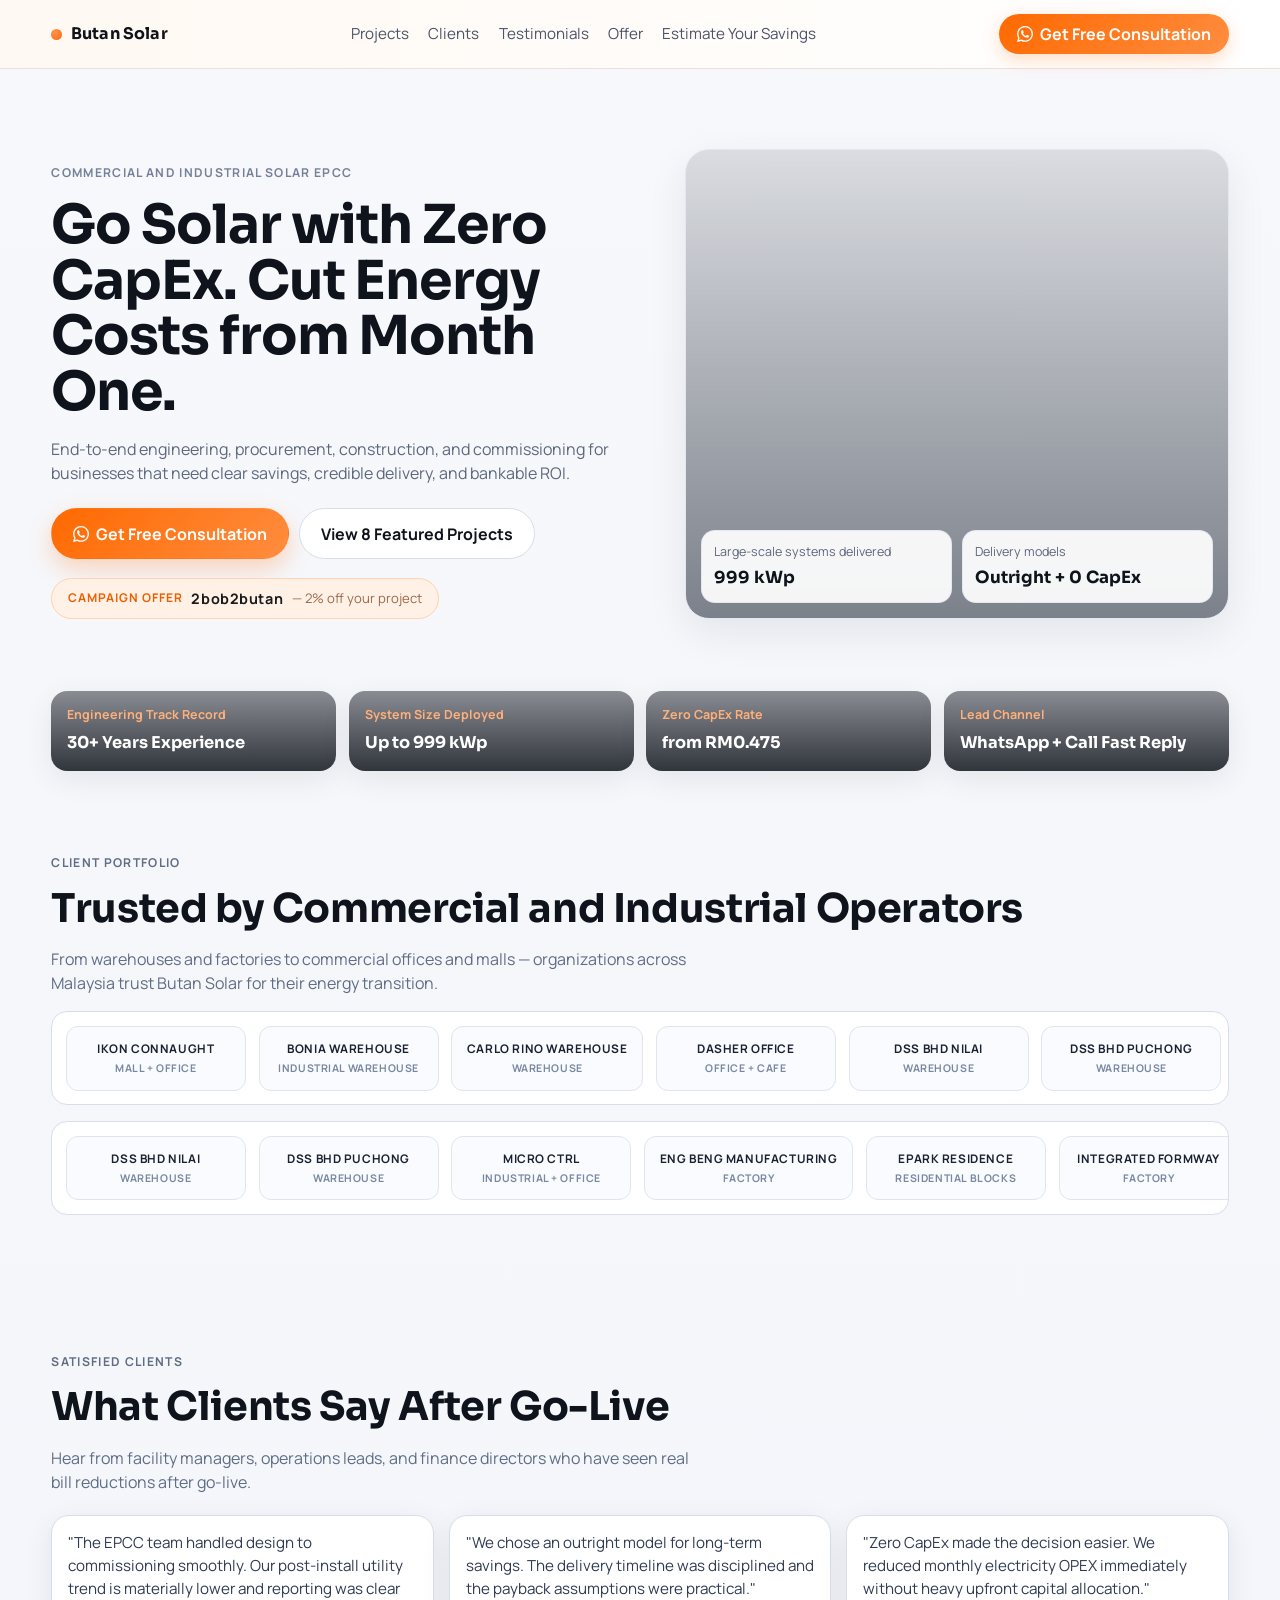
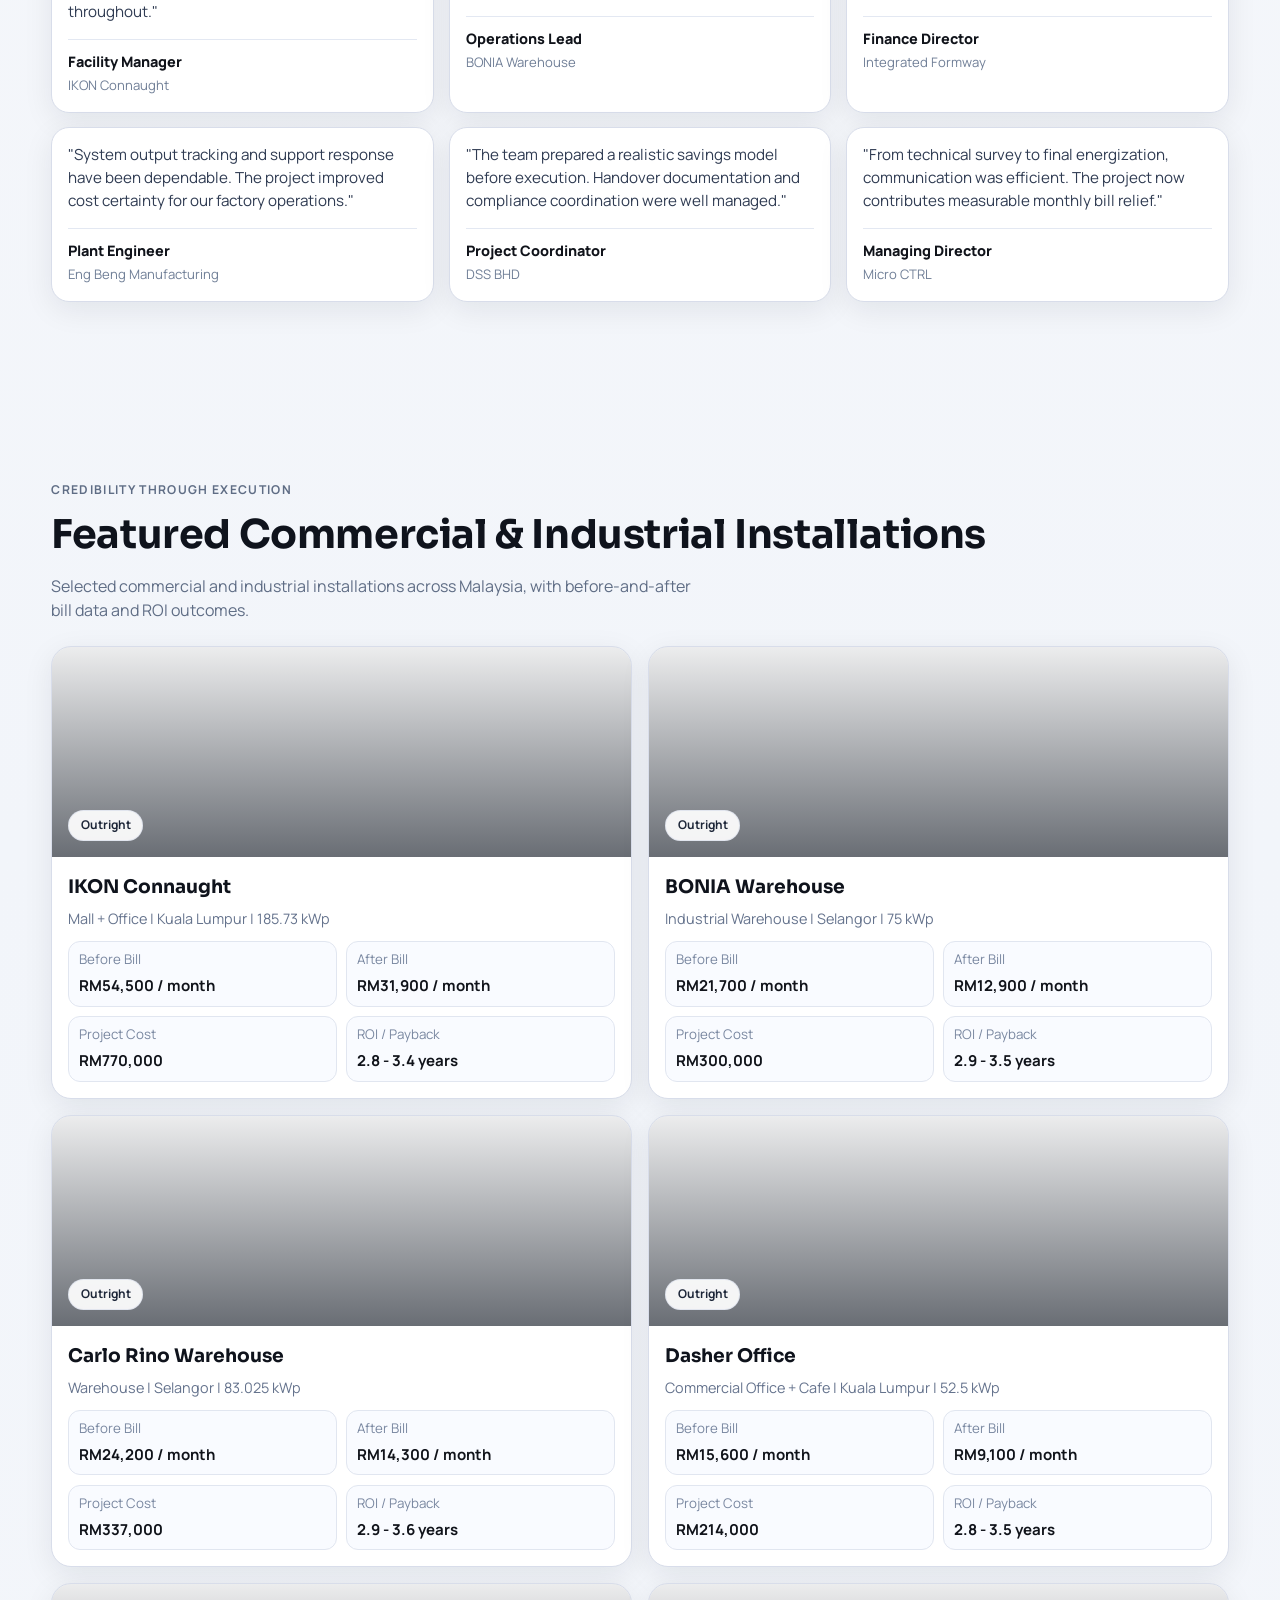
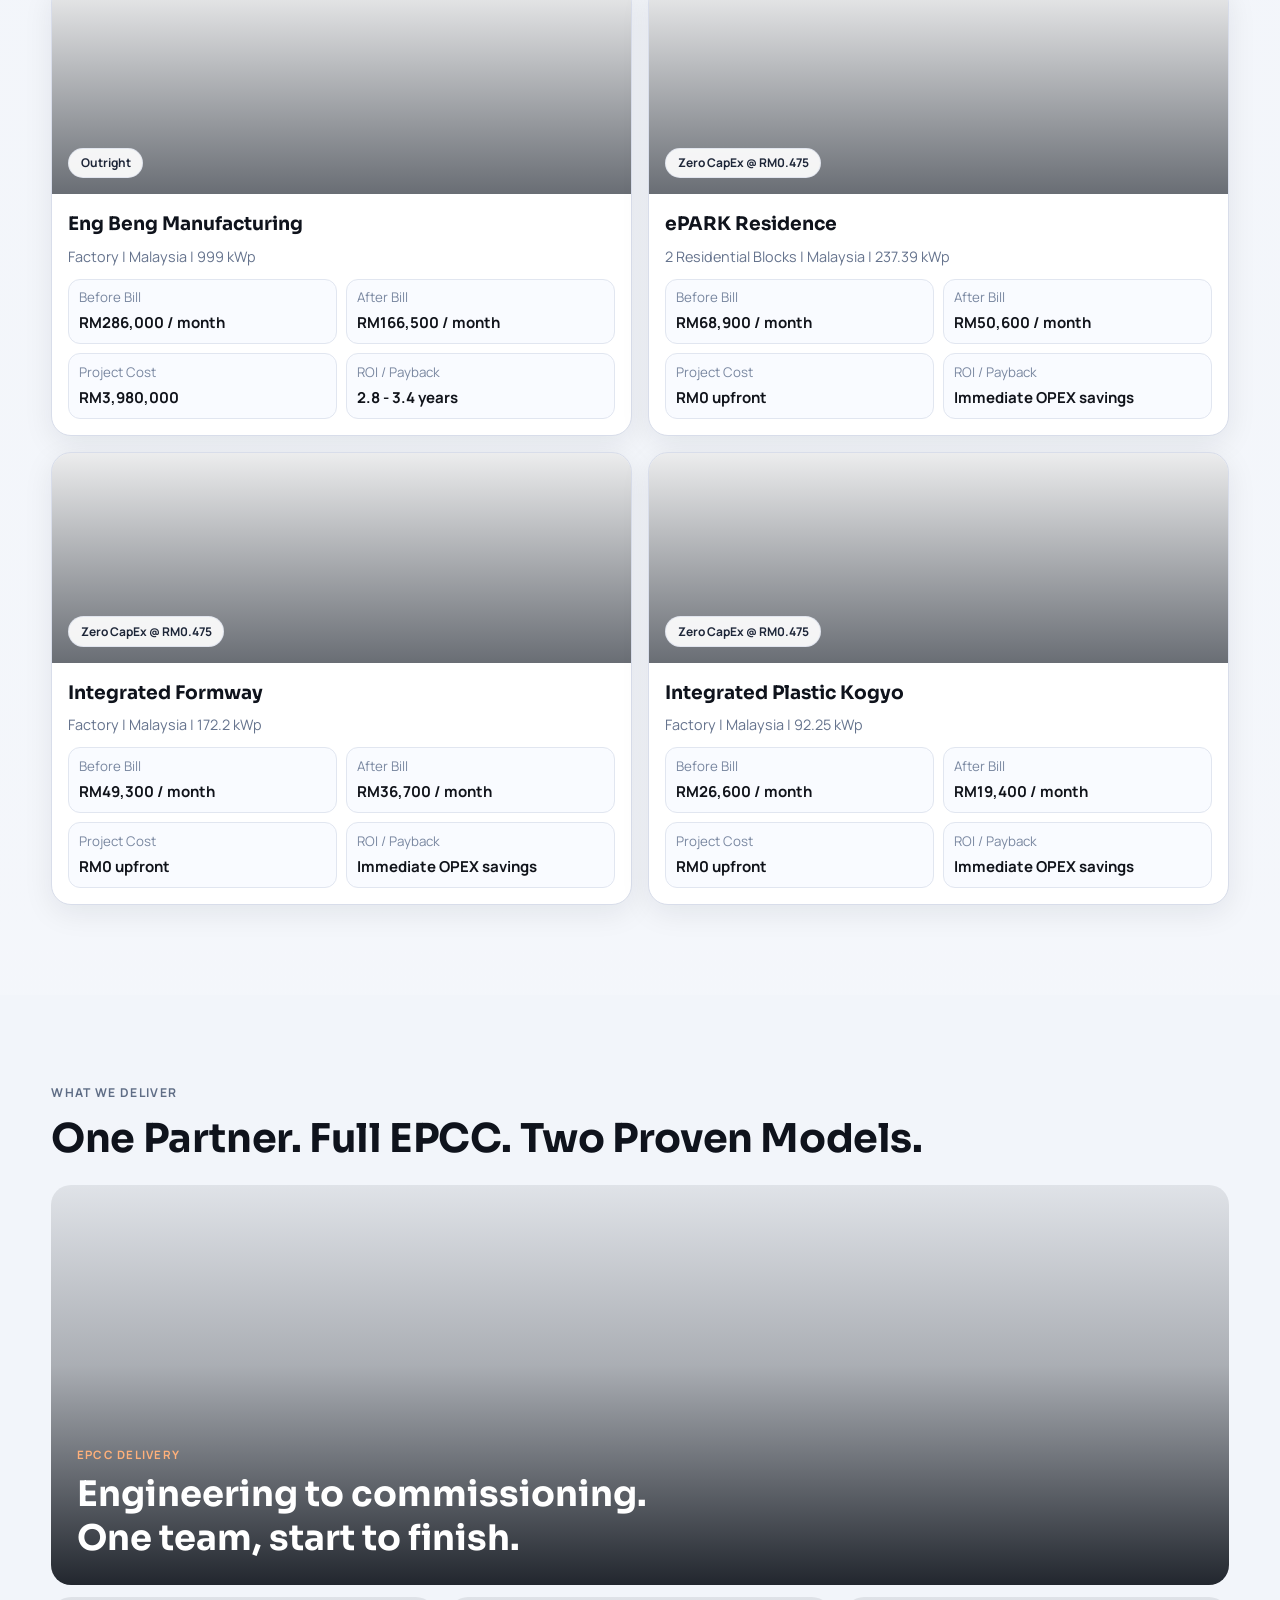
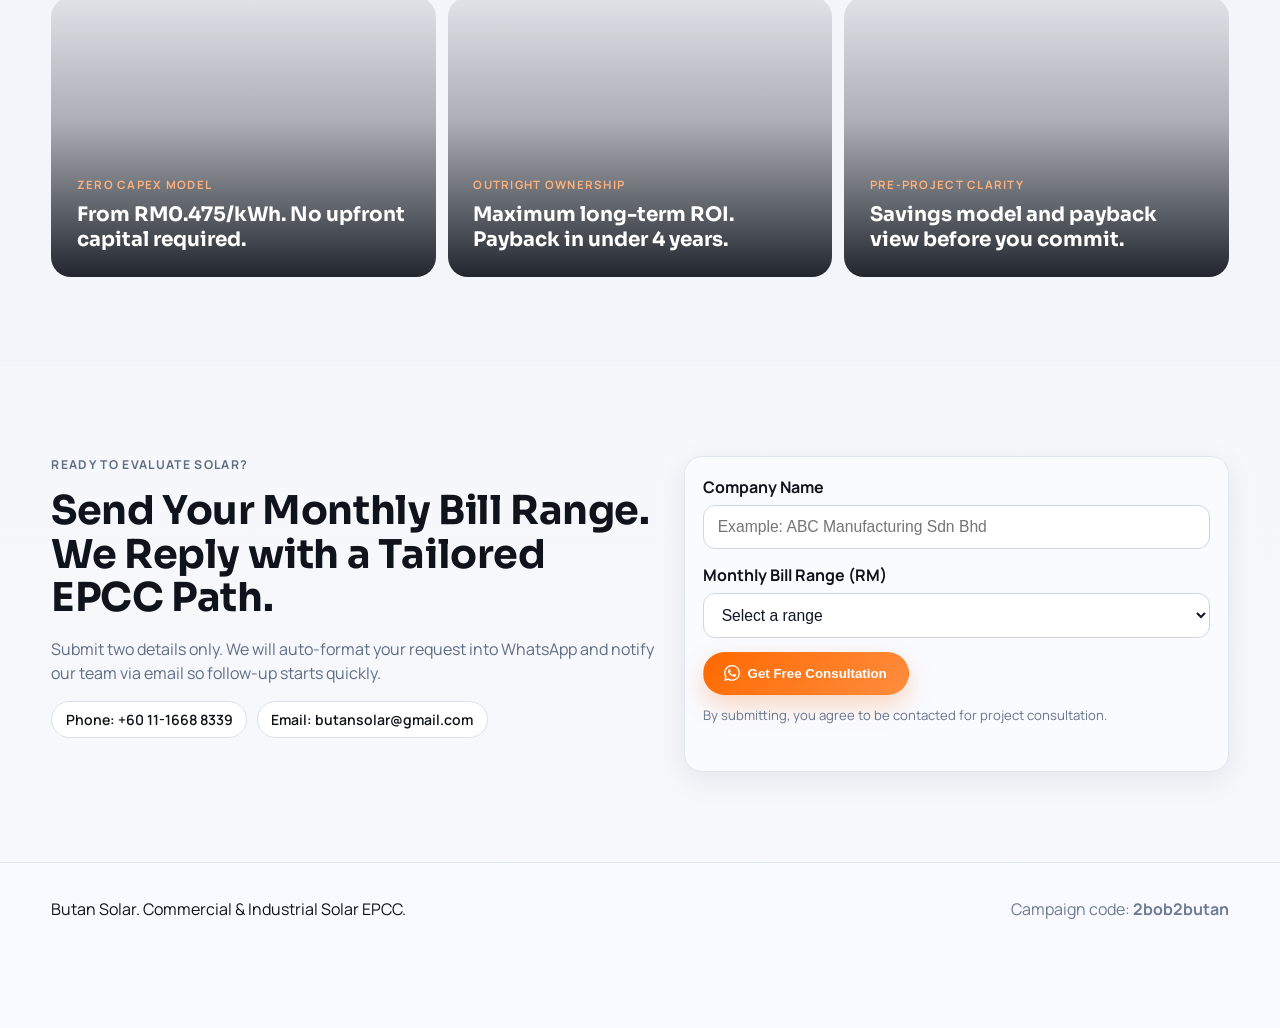
==== index.html @ 63c713ad "Initial commit: Butan Solar landing page with design improvements - Removed duplicate section nav, k" ====
<!doctype html>
<html lang="en">
<head>
  <meta charset="UTF-8">
  <meta name="viewport" content="width=device-width, initial-scale=1.0">
  <title>Butan Solar | Commercial & Industrial Solar EPCC</title>
  <meta name="description" content="Premium commercial and industrial solar EPCC solutions with outright and zero CapEx models. Reduce electricity costs with proven ROI.">
  <link rel="preconnect" href="https://fonts.googleapis.com">
  <link rel="preconnect" href="https://fonts.gstatic.com" crossorigin>
  <link href="https://fonts.googleapis.com/css2?family=Manrope:wght@400;500;600;700;800&family=Sora:wght@500;600;700&display=swap" rel="stylesheet">
  <link rel="stylesheet" href="./styles.css">
</head>
<body>
  <header class="topbar">
    <div class="container topbar-inner">
      <a href="#" class="brand">
        <span class="brand-dot"></span>
        <span class="brand-text">Butan Solar</span>
      </a>
      <nav class="desktop-nav">
        <a href="#projects">Projects</a>
        <a href="#clients">Clients</a>
        <a href="#testimonials">Testimonials</a>
        <a href="#offer">Offer</a>
        <a href="#lead-form">Estimate Your Savings</a>
      </nav>
      <a class="nav-cta" href="https://wa.me/601116688339" target="_blank" rel="noopener noreferrer"><svg class="wa-icon" xmlns="http://www.w3.org/2000/svg" viewBox="0 0 24 24" fill="currentColor"><path d="M17.472 14.382c-.297-.149-1.758-.867-2.03-.967-.273-.099-.471-.148-.67.15-.197.297-.767.966-.94 1.164-.173.199-.347.223-.644.075-.297-.15-1.255-.463-2.39-1.475-.883-.788-1.48-1.761-1.653-2.059-.173-.297-.018-.458.13-.606.134-.133.298-.347.446-.52.149-.174.198-.298.298-.497.099-.198.05-.371-.025-.52-.075-.149-.669-1.612-.916-2.207-.242-.579-.487-.5-.669-.51-.173-.008-.371-.01-.57-.01-.198 0-.52.074-.792.372-.272.297-1.04 1.016-1.04 2.479 0 1.462 1.065 2.875 1.213 3.074.149.198 2.096 3.2 5.077 4.487.709.306 1.262.489 1.694.625.712.227 1.36.195 1.871.118.571-.085 1.758-.719 2.006-1.413.248-.694.248-1.289.173-1.413-.074-.124-.272-.198-.57-.347m-5.421 7.403h-.004a9.87 9.87 0 01-5.031-1.378l-.361-.214-3.741.982.998-3.648-.235-.374a9.86 9.86 0 01-1.51-5.26c.001-5.45 4.436-9.884 9.888-9.884 2.64 0 5.122 1.03 6.988 2.898a9.825 9.825 0 012.893 6.994c-.003 5.45-4.437 9.884-9.885 9.884m8.413-18.297A11.815 11.815 0 0012.05 0C5.495 0 .16 5.335.157 11.892c0 2.096.547 4.142 1.588 5.945L.057 24l6.305-1.654a11.882 11.882 0 005.683 1.448h.005c6.554 0 11.89-5.335 11.893-11.893a11.821 11.821 0 00-3.48-8.413z"/></svg>Get Free Consultation</a>
    </div>
  </header>

  <main>
    <section class="hero" id="overview">
      <div class="container hero-grid">
        <div class="hero-copy">
          <p class="eyebrow">Commercial and Industrial Solar EPCC</p>
          <h1>Go Solar with Zero CapEx. Cut Energy Costs from Month One.</h1>
          <p class="hero-sub">
            End-to-end engineering, procurement, construction, and commissioning for businesses that need clear savings, credible delivery, and bankable ROI.
          </p>
          <div class="hero-cta">
            <a class="btn btn-primary" href="#lead-form"><svg class="wa-icon" xmlns="http://www.w3.org/2000/svg" viewBox="0 0 24 24" fill="currentColor"><path d="M17.472 14.382c-.297-.149-1.758-.867-2.03-.967-.273-.099-.471-.148-.67.15-.197.297-.767.966-.94 1.164-.173.199-.347.223-.644.075-.297-.15-1.255-.463-2.39-1.475-.883-.788-1.48-1.761-1.653-2.059-.173-.297-.018-.458.13-.606.134-.133.298-.347.446-.52.149-.174.198-.298.298-.497.099-.198.05-.371-.025-.52-.075-.149-.669-1.612-.916-2.207-.242-.579-.487-.5-.669-.51-.173-.008-.371-.01-.57-.01-.198 0-.52.074-.792.372-.272.297-1.04 1.016-1.04 2.479 0 1.462 1.065 2.875 1.213 3.074.149.198 2.096 3.2 5.077 4.487.709.306 1.262.489 1.694.625.712.227 1.36.195 1.871.118.571-.085 1.758-.719 2.006-1.413.248-.694.248-1.289.173-1.413-.074-.124-.272-.198-.57-.347m-5.421 7.403h-.004a9.87 9.87 0 01-5.031-1.378l-.361-.214-3.741.982.998-3.648-.235-.374a9.86 9.86 0 01-1.51-5.26c.001-5.45 4.436-9.884 9.888-9.884 2.64 0 5.122 1.03 6.988 2.898a9.825 9.825 0 012.893 6.994c-.003 5.45-4.437 9.884-9.885 9.884m8.413-18.297A11.815 11.815 0 0012.05 0C5.495 0 .16 5.335.157 11.892c0 2.096.547 4.142 1.588 5.945L.057 24l6.305-1.654a11.882 11.882 0 005.683 1.448h.005c6.554 0 11.89-5.335 11.893-11.893a11.821 11.821 0 00-3.48-8.413z"/></svg>Get Free Consultation</a>
            <a class="btn btn-ghost" href="#projects">View 8 Featured Projects</a>
          </div>
          <div class="promo-badge">
            <span class="promo-label">Campaign Offer</span>
            <strong class="promo-code">2bob2butan</strong>
            <span class="promo-discount">— 2% off your project</span>
          </div>
        </div>
        <div class="hero-media reveal">
          <div class="hero-image" role="img" aria-label="Commercial solar rooftop installation"></div>
          <div class="hero-floating">
            <article class="floating-item">
              <p>Large-scale systems delivered</p>
              <h3>999 kWp</h3>
            </article>
            <article class="floating-item">
              <p>Delivery models</p>
              <h3>Outright + 0 CapEx</h3>
            </article>
          </div>
        </div>
      </div>
    </section>

    <section class="section trust-band">
      <div class="container trust-items">
        <div class="trust-item" style="background-image: url('https://images.unsplash.com/photo-1504307651254-35680f356dfd?auto=format&fit=crop&w=800&q=80')">
          <div class="trust-overlay"></div>
          <p class="trust-kicker">Engineering Track Record</p>
          <h4>30+ Years Experience</h4>
        </div>
        <div class="trust-item" style="background-image: url('https://images.unsplash.com/photo-1508514177221-188b1cf16e9d?auto=format&fit=crop&w=800&q=80')">
          <div class="trust-overlay"></div>
          <p class="trust-kicker">System Size Deployed</p>
          <h4>Up to 999 kWp</h4>
        </div>
        <div class="trust-item" style="background-image: url('https://images.unsplash.com/photo-1559302504-64aae6ca6b6d?auto=format&fit=crop&w=800&q=80')">
          <div class="trust-overlay"></div>
          <p class="trust-kicker">Zero CapEx Rate</p>
          <h4>from RM0.475</h4>
        </div>
        <div class="trust-item" style="background-image: url('https://images.unsplash.com/photo-1423666639041-f56000c27a9a?auto=format&fit=crop&w=800&q=80')">
          <div class="trust-overlay"></div>
          <p class="trust-kicker">Lead Channel</p>
          <h4>WhatsApp + Call Fast Reply</h4>
        </div>
      </div>
    </section>

    <section class="section clients" id="clients">
      <div class="container">
        <div class="section-head">
          <p class="eyebrow">Client Portfolio</p>
          <h2>Trusted by Commercial and Industrial Operators</h2>
          <p>From warehouses and factories to commercial offices and malls — organizations across Malaysia trust Butan Solar for their energy transition.</p>
        </div>
        <div class="client-marquee reveal">
          <div class="client-track" id="client-track-top"></div>
        </div>
        <div class="client-marquee reveal">
          <div class="client-track reverse" id="client-track-bottom"></div>
        </div>
      </div>
    </section>

    <section class="section testimonials" id="testimonials">
      <div class="container">
        <div class="section-head">
          <p class="eyebrow">Satisfied Clients</p>
          <h2>What Clients Say After Go-Live</h2>
          <p>Hear from facility managers, operations leads, and finance directors who have seen real bill reductions after go-live.</p>
        </div>
        <div class="testimonial-grid" id="testimonial-grid"></div>
      </div>
    </section>

    <section class="section" id="projects">
      <div class="container">
        <div class="section-head">
          <p class="eyebrow">Credibility Through Execution</p>
          <h2>Featured Commercial & Industrial Installations</h2>
          <p>Selected commercial and industrial installations across Malaysia, with before-and-after bill data and ROI outcomes.</p>
        </div>
        <div class="project-grid" id="project-grid"></div>
      </div>
    </section>

    <section class="section offer" id="offer">
      <div class="container">
        <div class="section-head">
          <p class="eyebrow">What We Deliver</p>
          <h2>One Partner. Full EPCC. Two Proven Models.</h2>
        </div>
        <div class="offer-bento">
          <article class="bento-card bento-hero reveal" style="background-image: url('https://images.unsplash.com/photo-1509391366360-2e959784a276?auto=format&fit=crop&w=1400&q=80')">
            <div class="bento-overlay"></div>
            <div class="bento-content">
              <p class="bento-label">EPCC Delivery</p>
              <h3>Engineering to commissioning.<br>One team, start to finish.</h3>
            </div>
          </article>
          <article class="bento-card bento-sm reveal" style="background-image: url('https://images.unsplash.com/photo-1581092334651-ddf26d9a09d0?auto=format&fit=crop&w=800&q=80')">
            <div class="bento-overlay"></div>
            <div class="bento-content">
              <p class="bento-label">Zero CapEx Model</p>
              <h3>From RM0.475/kWh. No upfront capital required.</h3>
            </div>
          </article>
          <article class="bento-card bento-sm reveal" style="background-image: url('https://images.unsplash.com/photo-1486406146926-c627a92ad1ab?auto=format&fit=crop&w=800&q=80')">
            <div class="bento-overlay"></div>
            <div class="bento-content">
              <p class="bento-label">Outright Ownership</p>
              <h3>Maximum long-term ROI. Payback in under 4 years.</h3>
            </div>
          </article>
          <article class="bento-card bento-sm reveal" style="background-image: url('https://images.unsplash.com/photo-1565008447742-97f6f38c985c?auto=format&fit=crop&w=800&q=80')">
            <div class="bento-overlay"></div>
            <div class="bento-content">
              <p class="bento-label">Pre-Project Clarity</p>
              <h3>Savings model and payback view before you commit.</h3>
            </div>
          </article>
        </div>
      </div>
    </section>

    <section class="section lead" id="lead-form">
      <div class="container lead-grid">
        <div class="lead-copy">
          <p class="eyebrow">Ready to Evaluate Solar?</p>
          <h2>Send Your Monthly Bill Range. We Reply with a Tailored EPCC Path.</h2>
          <p>
            Submit two details only. We will auto-format your request into WhatsApp and notify our team via email so follow-up starts quickly.
          </p>
          <div class="contact-pills">
            <a href="tel:+601116688339">Phone: +60 11-1668 8339</a>
            <a href="mailto:butansolar@gmail.com">Email: butansolar@gmail.com</a>
          </div>
        </div>
        <form class="lead-form reveal" id="solar-lead-form">
          <label for="company-name">Company Name</label>
          <input id="company-name" name="companyName" type="text" placeholder="Example: ABC Manufacturing Sdn Bhd" required>

          <label for="bill-range">Monthly Bill Range (RM)</label>
          <select id="bill-range" name="billRange" required>
            <option value="">Select a range</option>
            <option value="Below RM10,000">Below RM10,000</option>
            <option value="RM10,000 - RM25,000">RM10,000 - RM25,000</option>
            <option value="RM25,000 - RM50,000">RM25,000 - RM50,000</option>
            <option value="RM50,000 - RM100,000">RM50,000 - RM100,000</option>
            <option value="Above RM100,000">Above RM100,000</option>
          </select>

          <button type="submit" class="btn btn-primary"><svg class="wa-icon" xmlns="http://www.w3.org/2000/svg" viewBox="0 0 24 24" fill="currentColor"><path d="M17.472 14.382c-.297-.149-1.758-.867-2.03-.967-.273-.099-.471-.148-.67.15-.197.297-.767.966-.94 1.164-.173.199-.347.223-.644.075-.297-.15-1.255-.463-2.39-1.475-.883-.788-1.48-1.761-1.653-2.059-.173-.297-.018-.458.13-.606.134-.133.298-.347.446-.52.149-.174.198-.298.298-.497.099-.198.05-.371-.025-.52-.075-.149-.669-1.612-.916-2.207-.242-.579-.487-.5-.669-.51-.173-.008-.371-.01-.57-.01-.198 0-.52.074-.792.372-.272.297-1.04 1.016-1.04 2.479 0 1.462 1.065 2.875 1.213 3.074.149.198 2.096 3.2 5.077 4.487.709.306 1.262.489 1.694.625.712.227 1.36.195 1.871.118.571-.085 1.758-.719 2.006-1.413.248-.694.248-1.289.173-1.413-.074-.124-.272-.198-.57-.347m-5.421 7.403h-.004a9.87 9.87 0 01-5.031-1.378l-.361-.214-3.741.982.998-3.648-.235-.374a9.86 9.86 0 01-1.51-5.26c.001-5.45 4.436-9.884 9.888-9.884 2.64 0 5.122 1.03 6.988 2.898a9.825 9.825 0 012.893 6.994c-.003 5.45-4.437 9.884-9.885 9.884m8.413-18.297A11.815 11.815 0 0012.05 0C5.495 0 .16 5.335.157 11.892c0 2.096.547 4.142 1.588 5.945L.057 24l6.305-1.654a11.882 11.882 0 005.683 1.448h.005c6.554 0 11.89-5.335 11.893-11.893a11.821 11.821 0 00-3.48-8.413z"/></svg>Get Free Consultation</button>
          <p class="form-note">By submitting, you agree to be contacted for project consultation.</p>
          <p class="form-status" id="form-status" aria-live="polite"></p>
        </form>
      </div>
    </section>
  </main>

  <div class="mobile-sticky-cta">
    <a href="tel:+601116688339" class="mobile-btn mobile-call">Call</a>
    <a href="https://wa.me/601116688339" class="mobile-btn mobile-wa" target="_blank" rel="noopener noreferrer"><svg class="wa-icon" xmlns="http://www.w3.org/2000/svg" viewBox="0 0 24 24" fill="currentColor"><path d="M17.472 14.382c-.297-.149-1.758-.867-2.03-.967-.273-.099-.471-.148-.67.15-.197.297-.767.966-.94 1.164-.173.199-.347.223-.644.075-.297-.15-1.255-.463-2.39-1.475-.883-.788-1.48-1.761-1.653-2.059-.173-.297-.018-.458.13-.606.134-.133.298-.347.446-.52.149-.174.198-.298.298-.497.099-.198.05-.371-.025-.52-.075-.149-.669-1.612-.916-2.207-.242-.579-.487-.5-.669-.51-.173-.008-.371-.01-.57-.01-.198 0-.52.074-.792.372-.272.297-1.04 1.016-1.04 2.479 0 1.462 1.065 2.875 1.213 3.074.149.198 2.096 3.2 5.077 4.487.709.306 1.262.489 1.694.625.712.227 1.36.195 1.871.118.571-.085 1.758-.719 2.006-1.413.248-.694.248-1.289.173-1.413-.074-.124-.272-.198-.57-.347m-5.421 7.403h-.004a9.87 9.87 0 01-5.031-1.378l-.361-.214-3.741.982.998-3.648-.235-.374a9.86 9.86 0 01-1.51-5.26c.001-5.45 4.436-9.884 9.888-9.884 2.64 0 5.122 1.03 6.988 2.898a9.825 9.825 0 012.893 6.994c-.003 5.45-4.437 9.884-9.885 9.884m8.413-18.297A11.815 11.815 0 0012.05 0C5.495 0 .16 5.335.157 11.892c0 2.096.547 4.142 1.588 5.945L.057 24l6.305-1.654a11.882 11.882 0 005.683 1.448h.005c6.554 0 11.89-5.335 11.893-11.893a11.821 11.821 0 00-3.48-8.413z"/></svg>Get Free Consultation</a>
  </div>

  <footer class="footer">
    <div class="container footer-inner">
      <p>Butan Solar. Commercial & Industrial Solar EPCC.</p>
      <p class="muted">Campaign code: <strong>2bob2butan</strong></p>
    </div>
  </footer>

  <script src="./script.js"></script>
</body>
</html>
---- styles.css ----
:root {
  --bg: #f3f5f9;
  --surface: #ffffff;
  --surface-soft: #f8f9fc;
  --ink: #10131a;
  --ink-2: #4a5468;
  --line: #d8ddea;
  --accent: #ff6900;
  --accent-strong: #ec5f00;
  --accent-soft: #fff1e6;
  --shadow-soft: 0 8px 30px rgba(12, 20, 36, 0.08);
  --shadow-card: 0 14px 40px rgba(14, 23, 40, 0.08);
}

*,
*::before,
*::after {
  box-sizing: border-box;
}

html,
body {
  margin: 0;
  padding: 0;
}

body {
  font-family: "Manrope", sans-serif;
  background: linear-gradient(180deg, #f7f8fb 0%, #f2f5fa 42%, #f6f8fc 100%);
  color: var(--ink);
  line-height: 1.5;
}

a {
  color: inherit;
  text-decoration: none;
}

.container {
  width: min(1180px, 92vw);
  margin: 0 auto;
}

.section {
  padding: 5.6rem 0;
}

.topbar {
  position: sticky;
  top: 0;
  z-index: 60;
  background: linear-gradient(to right, rgba(255, 248, 242, 0.95), rgba(255, 255, 255, 0.95));
  border-bottom: 1px solid #f0e0d4;
  backdrop-filter: blur(10px);
}

.topbar-inner {
  min-height: 68px;
  display: flex;
  align-items: center;
  justify-content: space-between;
  gap: 1rem;
}

.brand {
  display: inline-flex;
  align-items: center;
  gap: 0.55rem;
  font-family: "Sora", sans-serif;
  font-weight: 700;
  letter-spacing: 0.01em;
}

.brand-dot {
  width: 11px;
  height: 11px;
  border-radius: 999px;
  background: radial-gradient(circle at 32% 30%, #ff9356, var(--accent));
}

.desktop-nav {
  display: inline-flex;
  align-items: center;
  gap: 1.2rem;
  color: var(--ink-2);
}

.desktop-nav a {
  font-size: 0.95rem;
  transition: color 160ms ease;
}

.desktop-nav a:hover {
  color: var(--accent);
}

.nav-cta {
  display: inline-flex;
  align-items: center;
  gap: 0.45rem;
  color: #fff !important;
  background: linear-gradient(135deg, var(--accent), #ff8d3f);
  padding: 0.52rem 1.1rem;
  border-radius: 999px;
  font-weight: 700;
  box-shadow: 0 6px 18px rgba(255, 105, 0, 0.22);
  transition: background 160ms ease, transform 160ms ease;
  border: none;
}

.nav-cta:hover {
  background: linear-gradient(135deg, var(--accent-strong), #ff7a1f) !important;
  color: #fff !important;
  transform: translateY(-1px);
}


.wa-icon {
  width: 16px;
  height: 16px;
  flex-shrink: 0;
}

.btn {
  display: inline-flex;
  align-items: center;
  justify-content: center;
  gap: 0.45rem;
  padding: 0.78rem 1.3rem;
  border-radius: 999px;
  font-weight: 700;
  border: 1px solid transparent;
  transition: 180ms ease;
  cursor: pointer;
}

.nav-wa-cta {
  display: inline-flex;
  align-items: center;
  gap: 0.35rem;
  font-size: 0.95rem;
  transition: color 160ms ease;
}

.nav-wa-cta:hover {
  color: var(--accent);
}

.nav-wa-cta .wa-icon {
  width: 14px;
  height: 14px;
  margin-right: 0;
}

.btn:hover {
  transform: translateY(-1px);
}

.btn-call,
.btn-ghost {
  background: #ffffff;
  border-color: var(--line);
}

.btn-primary {
  color: #fff;
  background: linear-gradient(135deg, var(--accent), #ff8d3f);
  box-shadow: 0 10px 24px rgba(255, 105, 0, 0.25);
}

.btn-primary:hover {
  background: linear-gradient(135deg, var(--accent-strong), #ff7a1f);
}

.hero {
  padding: 5rem 0 3rem;
}

.hero-grid {
  display: grid;
  grid-template-columns: 1.05fr 0.95fr;
  gap: 2rem;
  align-items: end;
}

.hero-copy {
  display: flex;
  flex-direction: column;
}

.eyebrow {
  margin: 0 0 0.95rem;
  color: #758198;
  text-transform: uppercase;
  letter-spacing: 0.11em;
  font-size: 0.76rem;
  font-weight: 700;
}

h1,
h2,
h3,
h4 {
  font-family: "Sora", sans-serif;
  margin-top: 0;
  color: #0f131c;
}

h1 {
  font-size: clamp(2.08rem, 4.2vw, 3.7rem);
  line-height: 1.04;
  margin-bottom: 1rem;
  letter-spacing: -0.02em;
}

h2 {
  font-size: clamp(1.65rem, 3.1vw, 2.75rem);
  line-height: 1.1;
  letter-spacing: -0.01em;
  margin-bottom: 0.8rem;
}

.hero-sub {
  margin: 0 0 1.45rem;
  color: #5d687d;
  max-width: 58ch;
}

.hero-cta {
  display: flex;
  flex-wrap: wrap;
  gap: 0.65rem;
  margin-bottom: 1.15rem;
}

.promo-badge {
  display: inline-flex;
  align-items: center;
  gap: 0.55rem;
  width: fit-content;
  border-radius: 999px;
  border: 1.5px solid #ffd2b3;
  background: var(--accent-soft);
  padding: 0.55rem 1rem;
  margin-top: auto;
}

.promo-label {
  color: var(--accent-strong);
  font-size: 0.75rem;
  font-weight: 700;
  text-transform: uppercase;
  letter-spacing: 0.08em;
}

.promo-code {
  color: #1a1a1a;
  font-size: 0.9rem;
  letter-spacing: 0.04em;
}

.promo-discount {
  color: #9a6a4a;
  font-size: 0.82rem;
}

.hero-media {
  position: relative;
}

.hero-image {
  min-height: 470px;
  border-radius: 24px;
  box-shadow: var(--shadow-card);
  border: 1px solid #e2e7f1;
  background: linear-gradient(to top, rgba(11, 20, 35, 0.52), rgba(11, 20, 35, 0.12)),
    url("https://images.unsplash.com/photo-1509391366360-2e959784a276?auto=format&fit=crop&w=1400&q=80") center/cover;
}

.hero-floating {
  position: absolute;
  left: 1rem;
  right: 1rem;
  bottom: 1rem;
  display: grid;
  grid-template-columns: 1fr 1fr;
  gap: 0.65rem;
}

.floating-item {
  border-radius: 14px;
  background: rgba(255, 255, 255, 0.92);
  border: 1px solid rgba(226, 231, 241, 0.9);
  padding: 0.72rem 0.75rem;
}

.floating-item p {
  margin: 0 0 0.25rem;
  color: #5c667a;
  font-size: 0.78rem;
}

.floating-item h3 {
  margin: 0;
  font-size: 1.05rem;
}

.trust-band {
  padding: 1.5rem 0 2rem;
}

.trust-items {
  display: grid;
  grid-template-columns: repeat(4, minmax(0, 1fr));
  gap: 0.8rem;
}

.trust-item {
  position: relative;
  border-radius: 16px;
  overflow: hidden;
  box-shadow: var(--shadow-soft);
  padding: 0.95rem 1rem;
  background-size: cover;
  background-position: center;
}

.trust-overlay {
  position: absolute;
  inset: 0;
  background: linear-gradient(to top, rgba(5, 10, 18, 0.82) 0%, rgba(5, 10, 18, 0.45) 100%);
}

.trust-kicker {
  position: relative;
  z-index: 1;
  margin: 0 0 0.4rem;
  color: #ffb07a;
  font-size: 0.78rem;
  font-weight: 700;
}

.trust-item h4 {
  position: relative;
  z-index: 1;
  margin: 0;
  font-size: 1.02rem;
  color: #ffffff;
}

.section-head p {
  color: #5f6d85;
  max-width: 64ch;
}

.clients {
  padding-top: 3.2rem;
}

.client-marquee {
  margin-top: 1rem;
  border: 1px solid var(--line);
  border-radius: 16px;
  background: #fff;
  overflow: hidden;
}

.client-track {
  display: flex;
  width: max-content;
  gap: 0.8rem;
  padding: 0.85rem;
  animation: scroll-clients 32s linear infinite;
}

.client-track.reverse {
  animation-direction: reverse;
  animation-duration: 40s;
}

.client-chip {
  min-width: 180px;
  border-radius: 12px;
  border: 1px solid #dfe4ee;
  background: #f9fbff;
  text-align: center;
  padding: 0.8rem 0.9rem;
  font-size: 0.74rem;
  color: #1a2130;
  font-weight: 700;
  letter-spacing: 0.05em;
  text-transform: uppercase;
}

.client-chip span {
  display: block;
  margin-top: 0.22rem;
  color: #7988a1;
  font-size: 0.66rem;
}

.client-logo {
  display: block;
  max-width: 125px;
  max-height: 26px;
  margin: 0 auto 0.3rem;
  object-fit: contain;
  filter: grayscale(1);
}

.testimonials {
  padding-top: 3rem;
}

.testimonial-grid {
  margin-top: 1.35rem;
  display: grid;
  grid-template-columns: repeat(3, minmax(0, 1fr));
  gap: 0.9rem;
}

.testimonial-card {
  border: 1px solid var(--line);
  border-radius: 18px;
  background: #ffffff;
  box-shadow: var(--shadow-soft);
  padding: 1rem;
}

.testimonial-quote {
  margin: 0 0 0.95rem;
  color: #2f3b52;
  font-size: 0.95rem;
}

.testimonial-meta {
  border-top: 1px solid #e3e8f2;
  padding-top: 0.72rem;
}

.testimonial-name {
  margin: 0;
  font-size: 0.9rem;
  font-weight: 800;
}

.testimonial-role {
  margin: 0.2rem 0 0;
  font-size: 0.82rem;
  color: #707f97;
}

.project-grid {
  margin-top: 1.5rem;
  display: grid;
  grid-template-columns: repeat(2, minmax(0, 1fr));
  gap: 1rem;
}

.project-card {
  border: 1px solid var(--line);
  border-radius: 20px;
  overflow: hidden;
  background: #ffffff;
  box-shadow: var(--shadow-soft);
}

.project-visual {
  min-height: 210px;
  padding: 1rem;
  display: flex;
  align-items: flex-end;
  background-size: cover;
  background-position: center;
  position: relative;
}

.project-visual::before {
  content: "";
  position: absolute;
  inset: 0;
  background: linear-gradient(to top, rgba(13, 20, 31, 0.62), rgba(13, 20, 31, 0.08));
}

.project-tag {
  position: relative;
  z-index: 1;
  padding: 0.34rem 0.72rem;
  border-radius: 999px;
  background: rgba(255, 255, 255, 0.92);
  border: 1px solid rgba(223, 228, 238, 0.9);
  font-size: 0.75rem;
  color: #1d2638;
  font-weight: 700;
}

.project-body {
  padding: 1rem;
}

.project-body h3 {
  margin-bottom: 0.45rem;
}

.project-meta {
  margin: 0;
  color: #65738d;
  font-size: 0.9rem;
}

.metric-grid {
  margin-top: 0.7rem;
  display: grid;
  grid-template-columns: repeat(2, minmax(0, 1fr));
  gap: 0.58rem;
}

.metric {
  border: 1px solid #e1e6f0;
  border-radius: 12px;
  background: #f9fbff;
  padding: 0.52rem 0.62rem;
}

.metric small {
  display: block;
  margin-bottom: 0.16rem;
  color: #7a88a1;
}

.metric strong {
  font-size: 0.94rem;
}

.offer {
  background: #f2f5fa;
}

.lead-grid {
  display: grid;
  grid-template-columns: 1.06fr 0.94fr;
  gap: 1.15rem;
}

.offer-bento {
  display: grid;
  grid-template-columns: repeat(3, 1fr);
  gap: 0.75rem;
  margin-top: 1.5rem;
}

.bento-card {
  position: relative;
  border-radius: 20px;
  overflow: hidden;
  background-size: cover;
  background-position: center;
  min-height: 280px;
  display: flex;
  align-items: flex-end;
}

.bento-hero {
  grid-column: 1 / -1;
  min-height: 400px;
}

.bento-overlay {
  position: absolute;
  inset: 0;
  background: linear-gradient(to top, rgba(5, 10, 18, 0.88) 0%, rgba(5, 10, 18, 0.3) 55%, rgba(5, 10, 18, 0.08) 100%);
}

.bento-content {
  position: relative;
  z-index: 1;
  padding: 1.6rem;
  color: #fff;
}

.bento-label {
  margin: 0 0 0.5rem;
  font-size: 0.72rem;
  font-weight: 700;
  text-transform: uppercase;
  letter-spacing: 0.11em;
  color: #ffb07a;
}

.bento-content h3 {
  margin: 0;
  color: #fff;
  font-size: clamp(1rem, 1.6vw, 1.25rem);
  line-height: 1.25;
}

.bento-hero .bento-content h3 {
  font-size: clamp(1.5rem, 2.8vw, 2.2rem);
}

.lead-form {
  border: 1px solid #e0e6f0;
  border-radius: 18px;
  background: #f9fbff;
  box-shadow: var(--shadow-soft);
  padding: 1.1rem;
}

.lead-copy p {
  color: #5f6d85;
}

.contact-pills {
  display: flex;
  flex-wrap: wrap;
  gap: 0.6rem;
}

.contact-pills a {
  border: 1px solid #dbe1ec;
  border-radius: 999px;
  background: #ffffff;
  padding: 0.43rem 0.84rem;
  font-size: 0.88rem;
  font-weight: 600;
}

.lead-form {
  border: 1px solid #e0e6f0;
  border-radius: 18px;
  background: #f9fbff;
  box-shadow: var(--shadow-soft);
  padding: 1.1rem;
}

.lead-copy p {
  color: #5f6d85;
}

.lead-form label {
  display: block;
  margin-bottom: 0.35rem;
  font-weight: 700;
}

.lead-form input,
.lead-form select {
  width: 100%;
  margin-bottom: 0.88rem;
  padding: 0.76rem 0.88rem;
  border: 1px solid #cfd6e5;
  border-radius: 12px;
  background: #fff;
  color: #111726;
  font-size: 0.98rem;
}

.lead-form input:focus,
.lead-form select:focus {
  outline: none;
  border-color: #ffb27d;
  box-shadow: 0 0 0 3px rgba(255, 105, 0, 0.15);
}

.form-note {
  margin: 0.7rem 0 0;
  font-size: 0.82rem;
  color: #67758d;
}

.form-status {
  min-height: 1.4rem;
  margin: 0.35rem 0 0;
  font-size: 0.88rem;
  color: #4f5d76;
}

.footer {
  border-top: 1px solid #e0e6f0;
  padding: 1.1rem 0 5.7rem;
  background: #f8faff;
}

.footer-inner {
  display: flex;
  flex-wrap: wrap;
  justify-content: space-between;
  gap: 0.65rem;
}

.muted {
  color: #6d7b93;
}

.mobile-sticky-cta {
  position: fixed;
  left: 0;
  right: 0;
  bottom: 0;
  z-index: 80;
  display: none;
  grid-template-columns: 1fr 1fr;
  border-top: 1px solid #d5dce9;
  background: rgba(255, 255, 255, 0.98);
  backdrop-filter: blur(8px);
}

.mobile-btn {
  text-align: center;
  font-weight: 800;
  padding: 0.94rem 0.62rem;
}

.mobile-call {
  color: #1b2a43;
  background: #f0f4fb;
}

.mobile-wa {
  color: #fff;
  background: linear-gradient(135deg, var(--accent), #ff8f43);
}

.reveal {
  opacity: 0;
  transform: translateY(18px);
  transition: opacity 480ms ease, transform 480ms ease;
}

.reveal.is-visible {
  opacity: 1;
  transform: translateY(0);
}

@keyframes scroll-clients {
  from {
    transform: translateX(0);
  }
  to {
    transform: translateX(-50%);
  }
}

@media (max-width: 1080px) {
  .hero-grid,
  .lead-grid {
    grid-template-columns: 1fr;
  }

  .offer-bento {
    grid-template-columns: repeat(2, 1fr);
  }

  .bento-hero {
    grid-column: 1 / -1;
  }

  .hero-image {
    min-height: 380px;
  }

  .testimonial-grid {
    grid-template-columns: repeat(2, minmax(0, 1fr));
  }
}

@media (max-width: 820px) {
  .desktop-nav,
  .btn-call {
    display: none;
  }


  .section {
    padding: 3.9rem 0;
  }

  .trust-items {
    grid-template-columns: repeat(2, minmax(0, 1fr));
  }

  .project-grid,
  .testimonial-grid,
  .offer-bento {
    grid-template-columns: 1fr;
  }

  .bento-hero {
    min-height: 300px;
  }

  .client-chip {
    min-width: 148px;
    font-size: 0.69rem;
  }

  .mobile-sticky-cta {
    display: grid;
  }
}

@media (max-width: 560px) {
  .hero {
    padding-top: 4rem;
  }

  .hero-image {
    min-height: 320px;
  }

  .hero-floating {
    grid-template-columns: 1fr;
  }

  .trust-items {
    grid-template-columns: 1fr;
  }

  .btn {
    width: 100%;
  }

  .hero-cta {
    flex-direction: column;
  }
}
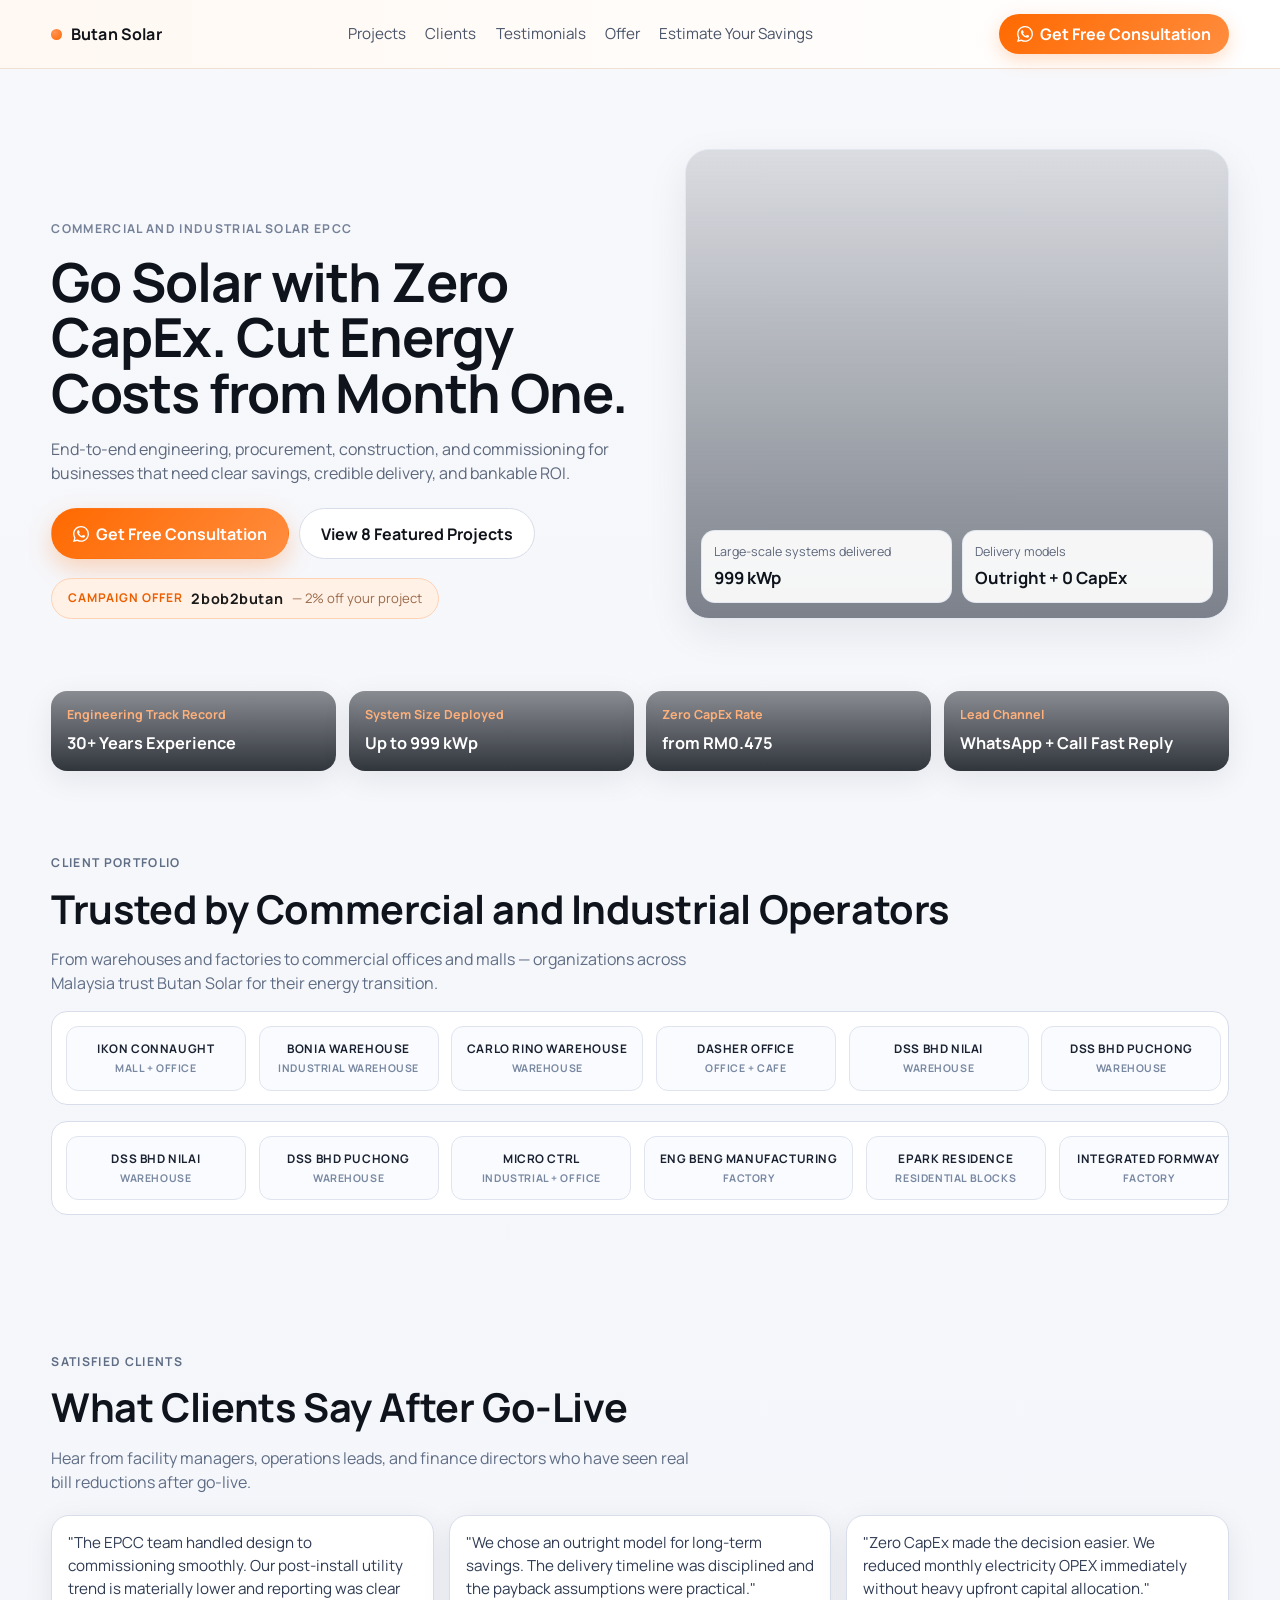
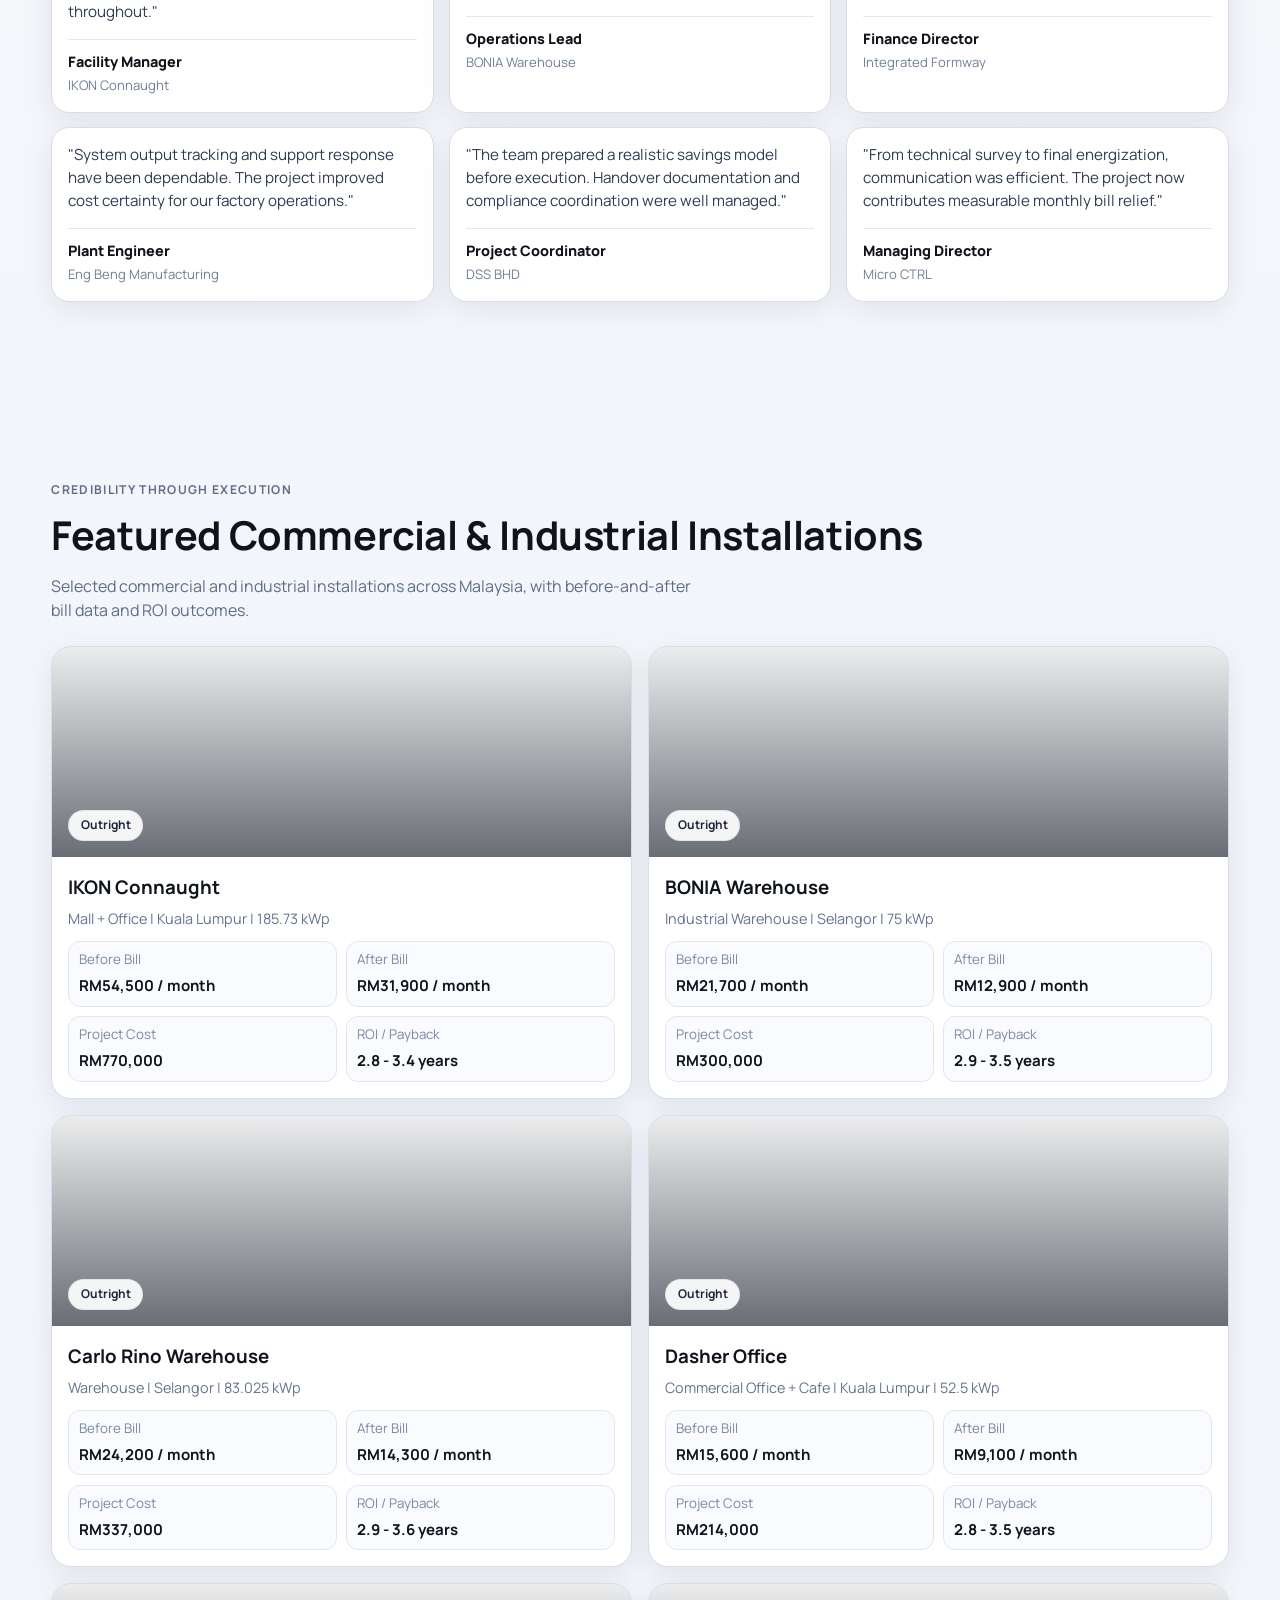
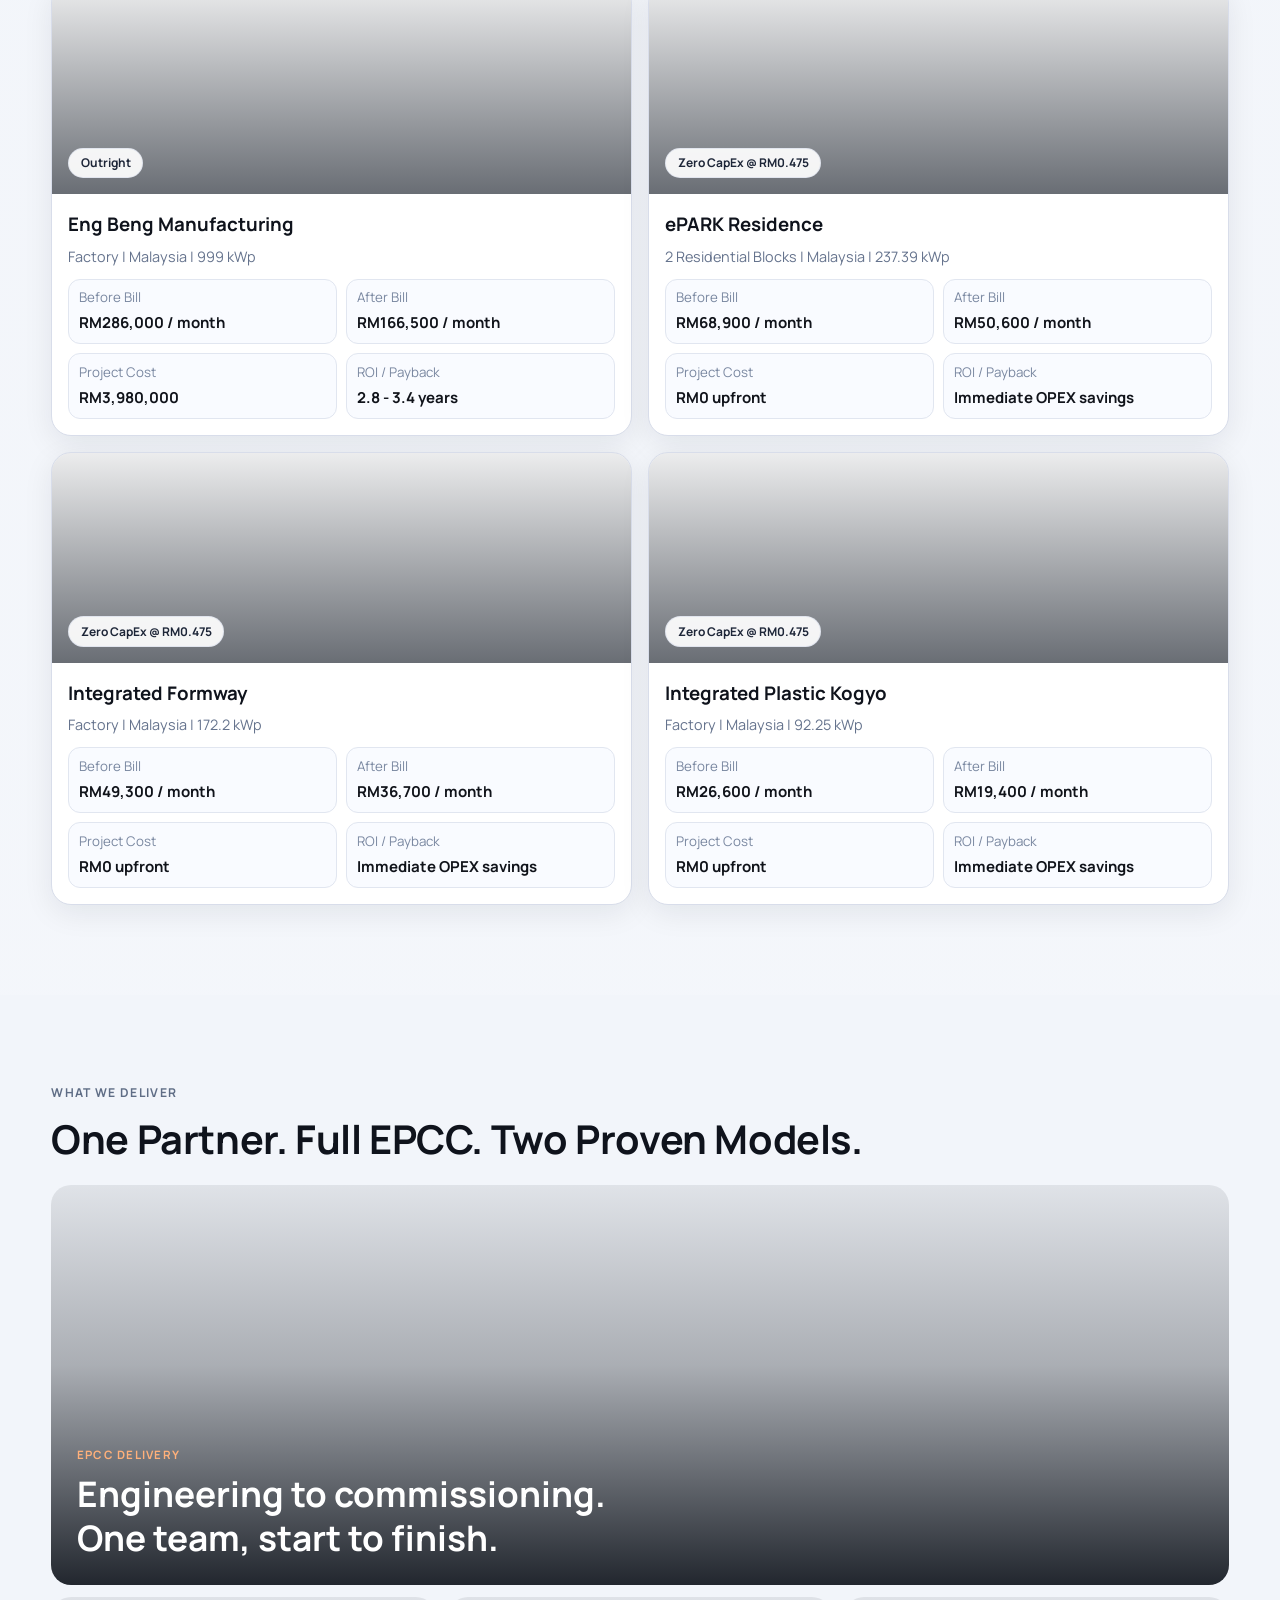
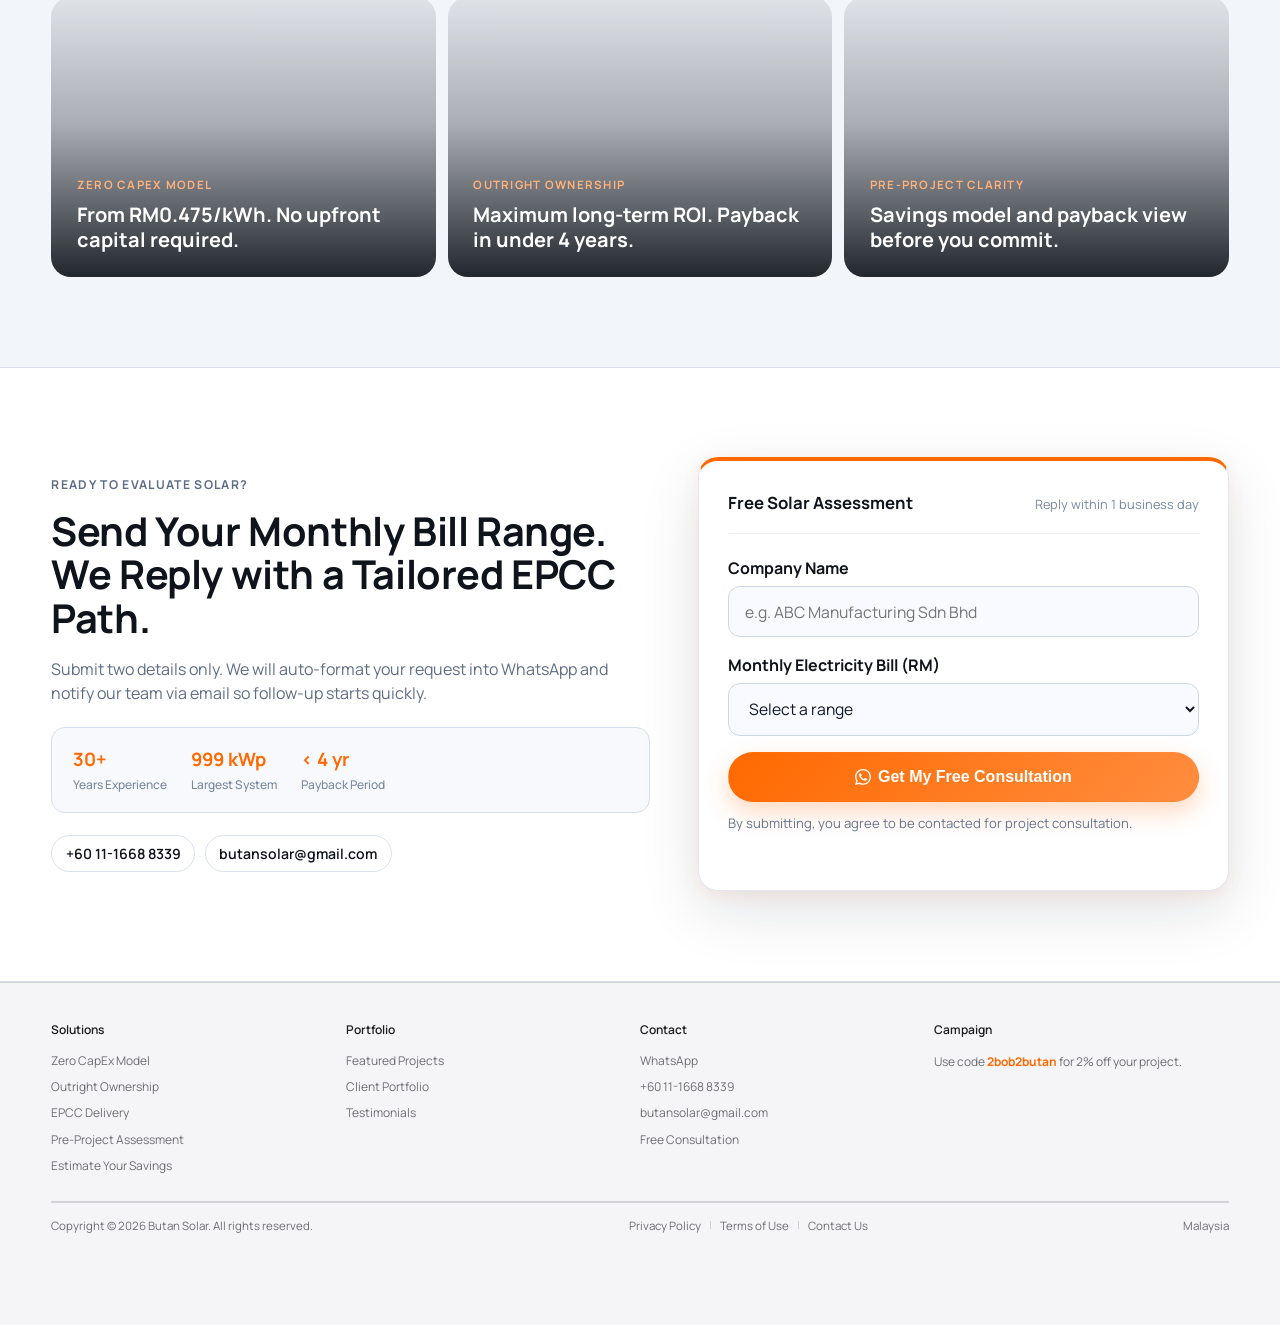
==== commit 9915db7a: "Redesign footer, improve lead form, and unify typography - Replace minimal footer with Apple-style m" ====
--- a/index.html
+++ b/index.html
@@ -7,7 +7,7 @@
   <meta name="description" content="Premium commercial and industrial solar EPCC solutions with outright and zero CapEx models. Reduce electricity costs with proven ROI.">
   <link rel="preconnect" href="https://fonts.googleapis.com">
   <link rel="preconnect" href="https://fonts.gstatic.com" crossorigin>
-  <link href="https://fonts.googleapis.com/css2?family=Manrope:wght@400;500;600;700;800&family=Sora:wght@500;600;700&display=swap" rel="stylesheet">
+  <link href="https://fonts.googleapis.com/css2?family=Manrope:wght@400;500;600;700;800&display=swap" rel="stylesheet">
   <link rel="stylesheet" href="./styles.css">
 </head>
 <body>
@@ -173,26 +173,45 @@
           <p>
             Submit two details only. We will auto-format your request into WhatsApp and notify our team via email so follow-up starts quickly.
           </p>
+          <div class="lead-trust-row">
+            <div class="lead-trust-item">
+              <strong>30+</strong>
+              <span>Years Experience</span>
+            </div>
+            <div class="lead-trust-item">
+              <strong>999 kWp</strong>
+              <span>Largest System</span>
+            </div>
+            <div class="lead-trust-item">
+              <strong>&lt; 4 yr</strong>
+              <span>Payback Period</span>
+            </div>
+          </div>
           <div class="contact-pills">
-            <a href="tel:+601116688339">Phone: +60 11-1668 8339</a>
-            <a href="mailto:butansolar@gmail.com">Email: butansolar@gmail.com</a>
+            <a href="tel:+601116688339">+60 11-1668 8339</a>
+            <a href="mailto:butansolar@gmail.com">butansolar@gmail.com</a>
           </div>
         </div>
         <form class="lead-form reveal" id="solar-lead-form">
+          <div class="lead-form-header">
+            <p class="lead-form-title">Free Solar Assessment</p>
+            <p class="lead-form-sub">Reply within 1 business day</p>
+          </div>
+
           <label for="company-name">Company Name</label>
-          <input id="company-name" name="companyName" type="text" placeholder="Example: ABC Manufacturing Sdn Bhd" required>
-
-          <label for="bill-range">Monthly Bill Range (RM)</label>
+          <input id="company-name" name="companyName" type="text" placeholder="e.g. ABC Manufacturing Sdn Bhd" required>
+
+          <label for="bill-range">Monthly Electricity Bill (RM)</label>
           <select id="bill-range" name="billRange" required>
             <option value="">Select a range</option>
             <option value="Below RM10,000">Below RM10,000</option>
-            <option value="RM10,000 - RM25,000">RM10,000 - RM25,000</option>
-            <option value="RM25,000 - RM50,000">RM25,000 - RM50,000</option>
-            <option value="RM50,000 - RM100,000">RM50,000 - RM100,000</option>
+            <option value="RM10,000 - RM25,000">RM10,000 – RM25,000</option>
+            <option value="RM25,000 - RM50,000">RM25,000 – RM50,000</option>
+            <option value="RM50,000 - RM100,000">RM50,000 – RM100,000</option>
             <option value="Above RM100,000">Above RM100,000</option>
           </select>
 
-          <button type="submit" class="btn btn-primary"><svg class="wa-icon" xmlns="http://www.w3.org/2000/svg" viewBox="0 0 24 24" fill="currentColor"><path d="M17.472 14.382c-.297-.149-1.758-.867-2.03-.967-.273-.099-.471-.148-.67.15-.197.297-.767.966-.94 1.164-.173.199-.347.223-.644.075-.297-.15-1.255-.463-2.39-1.475-.883-.788-1.48-1.761-1.653-2.059-.173-.297-.018-.458.13-.606.134-.133.298-.347.446-.52.149-.174.198-.298.298-.497.099-.198.05-.371-.025-.52-.075-.149-.669-1.612-.916-2.207-.242-.579-.487-.5-.669-.51-.173-.008-.371-.01-.57-.01-.198 0-.52.074-.792.372-.272.297-1.04 1.016-1.04 2.479 0 1.462 1.065 2.875 1.213 3.074.149.198 2.096 3.2 5.077 4.487.709.306 1.262.489 1.694.625.712.227 1.36.195 1.871.118.571-.085 1.758-.719 2.006-1.413.248-.694.248-1.289.173-1.413-.074-.124-.272-.198-.57-.347m-5.421 7.403h-.004a9.87 9.87 0 01-5.031-1.378l-.361-.214-3.741.982.998-3.648-.235-.374a9.86 9.86 0 01-1.51-5.26c.001-5.45 4.436-9.884 9.888-9.884 2.64 0 5.122 1.03 6.988 2.898a9.825 9.825 0 012.893 6.994c-.003 5.45-4.437 9.884-9.885 9.884m8.413-18.297A11.815 11.815 0 0012.05 0C5.495 0 .16 5.335.157 11.892c0 2.096.547 4.142 1.588 5.945L.057 24l6.305-1.654a11.882 11.882 0 005.683 1.448h.005c6.554 0 11.89-5.335 11.893-11.893a11.821 11.821 0 00-3.48-8.413z"/></svg>Get Free Consultation</button>
+          <button type="submit" class="btn btn-primary lead-submit-btn"><svg class="wa-icon" xmlns="http://www.w3.org/2000/svg" viewBox="0 0 24 24" fill="currentColor"><path d="M17.472 14.382c-.297-.149-1.758-.867-2.03-.967-.273-.099-.471-.148-.67.15-.197.297-.767.966-.94 1.164-.173.199-.347.223-.644.075-.297-.15-1.255-.463-2.39-1.475-.883-.788-1.48-1.761-1.653-2.059-.173-.297-.018-.458.13-.606.134-.133.298-.347.446-.52.149-.174.198-.298.298-.497.099-.198.05-.371-.025-.52-.075-.149-.669-1.612-.916-2.207-.242-.579-.487-.5-.669-.51-.173-.008-.371-.01-.57-.01-.198 0-.52.074-.792.372-.272.297-1.04 1.016-1.04 2.479 0 1.462 1.065 2.875 1.213 3.074.149.198 2.096 3.2 5.077 4.487.709.306 1.262.489 1.694.625.712.227 1.36.195 1.871.118.571-.085 1.758-.719 2.006-1.413.248-.694.248-1.289.173-1.413-.074-.124-.272-.198-.57-.347m-5.421 7.403h-.004a9.87 9.87 0 01-5.031-1.378l-.361-.214-3.741.982.998-3.648-.235-.374a9.86 9.86 0 01-1.51-5.26c.001-5.45 4.436-9.884 9.888-9.884 2.64 0 5.122 1.03 6.988 2.898a9.825 9.825 0 012.893 6.994c-.003 5.45-4.437 9.884-9.885 9.884m8.413-18.297A11.815 11.815 0 0012.05 0C5.495 0 .16 5.335.157 11.892c0 2.096.547 4.142 1.588 5.945L.057 24l6.305-1.654a11.882 11.882 0 005.683 1.448h.005c6.554 0 11.89-5.335 11.893-11.893a11.821 11.821 0 00-3.48-8.413z"/></svg>Get My Free Consultation</button>
           <p class="form-note">By submitting, you agree to be contacted for project consultation.</p>
           <p class="form-status" id="form-status" aria-live="polite"></p>
         </form>
@@ -206,9 +225,49 @@
   </div>
 
   <footer class="footer">
-    <div class="container footer-inner">
-      <p>Butan Solar. Commercial & Industrial Solar EPCC.</p>
-      <p class="muted">Campaign code: <strong>2bob2butan</strong></p>
+    <div class="footer-top-divider"></div>
+    <div class="container">
+      <div class="footer-cols">
+        <div class="footer-col">
+          <p class="footer-col-head">Solutions</p>
+          <a href="#offer">Zero CapEx Model</a>
+          <a href="#offer">Outright Ownership</a>
+          <a href="#offer">EPCC Delivery</a>
+          <a href="#offer">Pre-Project Assessment</a>
+          <a href="#lead-form">Estimate Your Savings</a>
+        </div>
+        <div class="footer-col">
+          <p class="footer-col-head">Portfolio</p>
+          <a href="#projects">Featured Projects</a>
+          <a href="#clients">Client Portfolio</a>
+          <a href="#testimonials">Testimonials</a>
+        </div>
+        <div class="footer-col">
+          <p class="footer-col-head">Contact</p>
+          <a href="https://wa.me/601116688339" target="_blank" rel="noopener noreferrer">WhatsApp</a>
+          <a href="tel:+601116688339">+60 11-1668 8339</a>
+          <a href="mailto:butansolar@gmail.com">butansolar@gmail.com</a>
+          <a href="#lead-form">Free Consultation</a>
+        </div>
+        <div class="footer-col">
+          <p class="footer-col-head">Campaign</p>
+          <p class="footer-promo-text">Use code <strong>2bob2butan</strong> for 2% off your project.</p>
+        </div>
+      </div>
+
+      <div class="footer-mid-divider"></div>
+
+      <div class="footer-bottom">
+        <p class="footer-copy">Copyright &copy; 2026 Butan Solar. All rights reserved.</p>
+        <div class="footer-legal">
+          <a href="#">Privacy Policy</a>
+          <span class="footer-pipe">|</span>
+          <a href="#">Terms of Use</a>
+          <span class="footer-pipe">|</span>
+          <a href="mailto:butansolar@gmail.com">Contact Us</a>
+        </div>
+        <p class="footer-region">Malaysia</p>
+      </div>
     </div>
   </footer>
 
--- a/styles.css
+++ b/styles.css
@@ -66,7 +66,7 @@
   display: inline-flex;
   align-items: center;
   gap: 0.55rem;
-  font-family: "Sora", sans-serif;
+  font-family: "Manrope", sans-serif;
   font-weight: 700;
   letter-spacing: 0.01em;
 }
@@ -201,7 +201,7 @@
 h2,
 h3,
 h4 {
-  font-family: "Sora", sans-serif;
+  font-family: "Manrope", sans-serif;
   margin-top: 0;
   color: #0f131c;
 }
@@ -536,10 +536,17 @@
   background: #f2f5fa;
 }
 
+.lead {
+  background: #ffffff;
+  border-top: 1px solid var(--line);
+  border-bottom: 1px solid var(--line);
+}
+
 .lead-grid {
   display: grid;
   grid-template-columns: 1.06fr 0.94fr;
-  gap: 1.15rem;
+  gap: 3rem;
+  align-items: center;
 }
 
 .offer-bento {
@@ -598,16 +605,37 @@
   font-size: clamp(1.5rem, 2.8vw, 2.2rem);
 }
 
-.lead-form {
-  border: 1px solid #e0e6f0;
-  border-radius: 18px;
-  background: #f9fbff;
-  box-shadow: var(--shadow-soft);
-  padding: 1.1rem;
-}
-
 .lead-copy p {
   color: #5f6d85;
+}
+
+.lead-trust-row {
+  display: flex;
+  gap: 1.5rem;
+  margin: 1.4rem 0 1.4rem;
+  padding: 1.1rem 1.3rem;
+  border-radius: 14px;
+  background: var(--surface-soft);
+  border: 1px solid var(--line);
+}
+
+.lead-trust-item {
+  display: flex;
+  flex-direction: column;
+  gap: 0.18rem;
+}
+
+.lead-trust-item strong {
+  font-family: "Manrope", sans-serif;
+  font-size: 1.15rem;
+  color: var(--accent);
+  font-weight: 700;
+}
+
+.lead-trust-item span {
+  font-size: 0.75rem;
+  color: #7888a0;
+  font-weight: 500;
 }
 
 .contact-pills {
@@ -626,15 +654,37 @@
 }
 
 .lead-form {
-  border: 1px solid #e0e6f0;
-  border-radius: 18px;
-  background: #f9fbff;
-  box-shadow: var(--shadow-soft);
-  padding: 1.1rem;
-}
-
-.lead-copy p {
-  color: #5f6d85;
+  border: 1px solid #e2e7f2;
+  border-top: 4px solid var(--accent);
+  border-radius: 20px;
+  background: #ffffff;
+  box-shadow: 0 20px 60px rgba(14, 23, 40, 0.12), 0 4px 16px rgba(255, 105, 0, 0.08);
+  padding: 1.8rem;
+}
+
+.lead-form-header {
+  margin-bottom: 1.4rem;
+  padding-bottom: 1.1rem;
+  border-bottom: 1px solid #edf0f8;
+  display: flex;
+  align-items: baseline;
+  justify-content: space-between;
+  gap: 1rem;
+}
+
+.lead-form-title {
+  margin: 0;
+  font-family: "Manrope", sans-serif;
+  font-size: 1.05rem;
+  font-weight: 700;
+  color: #0f131c;
+}
+
+.lead-form-sub {
+  margin: 0;
+  font-size: 0.8rem;
+  color: #7888a0;
+  white-space: nowrap;
 }
 
 .lead-form label {
@@ -646,13 +696,22 @@
 .lead-form input,
 .lead-form select {
   width: 100%;
-  margin-bottom: 0.88rem;
-  padding: 0.76rem 0.88rem;
-  border: 1px solid #cfd6e5;
+  margin-bottom: 1rem;
+  padding: 0.85rem 1rem;
+  border: 1.5px solid #cfd6e5;
   border-radius: 12px;
-  background: #fff;
+  background: #f8faff;
   color: #111726;
   font-size: 0.98rem;
+  font-family: "Manrope", sans-serif;
+  transition: border-color 140ms ease, box-shadow 140ms ease;
+}
+
+.lead-submit-btn {
+  width: 100%;
+  padding: 0.95rem 1.3rem;
+  font-size: 1rem;
+  justify-content: center;
 }
 
 .lead-form input:focus,
@@ -676,16 +735,105 @@
 }
 
 .footer {
-  border-top: 1px solid #e0e6f0;
-  padding: 1.1rem 0 5.7rem;
-  background: #f8faff;
-}
-
-.footer-inner {
-  display: flex;
+  background: #f5f5f7;
+  padding: 0 0 0;
+}
+
+.footer-top-divider {
+  border-top: 1px solid #d2d2d7;
+}
+
+.footer-cols {
+  display: grid;
+  grid-template-columns: repeat(4, 1fr);
+  gap: 0;
+  padding: 2.4rem 0 1.6rem;
+  border-bottom: 1px solid #d2d2d7;
+}
+
+.footer-col {
+  display: flex;
+  flex-direction: column;
+  gap: 0.6rem;
+  padding-right: 2rem;
+}
+
+.footer-col-head {
+  font-size: 0.75rem;
+  font-weight: 600;
+  color: #1d1d1f;
+  margin: 0 0 0.25rem;
+  letter-spacing: 0;
+}
+
+.footer-col a {
+  font-size: 0.75rem;
+  color: #6e6e73;
+  transition: color 120ms ease;
+  line-height: 1.4;
+}
+
+.footer-col a:hover {
+  color: #1d1d1f;
+}
+
+.footer-promo-text {
+  font-size: 0.75rem;
+  color: #6e6e73;
+  line-height: 1.55;
+  margin: 0;
+}
+
+.footer-promo-text strong {
+  color: var(--accent);
+}
+
+.footer-mid-divider {
+  border-top: 1px solid #d2d2d7;
+}
+
+.footer-bottom {
+  display: flex;
+  align-items: center;
+  justify-content: space-between;
   flex-wrap: wrap;
-  justify-content: space-between;
-  gap: 0.65rem;
+  gap: 0.5rem 1rem;
+  padding: 0.88rem 0 5.7rem;
+  font-size: 0.72rem;
+  color: #6e6e73;
+}
+
+.footer-bottom p {
+  margin: 0;
+}
+
+.footer-copy {
+  color: #6e6e73;
+}
+
+.footer-legal {
+  display: flex;
+  align-items: center;
+  gap: 0.5rem;
+  flex-wrap: wrap;
+}
+
+.footer-legal a {
+  color: #6e6e73;
+  transition: color 120ms ease;
+}
+
+.footer-legal a:hover {
+  color: #1d1d1f;
+}
+
+.footer-pipe {
+  color: #c7c7cc;
+  font-size: 0.68rem;
+}
+
+.footer-region {
+  color: #6e6e73;
 }
 
 .muted {
@@ -742,6 +890,11 @@
 }
 
 @media (max-width: 1080px) {
+  .footer-cols {
+    grid-template-columns: repeat(2, 1fr);
+    gap: 1.5rem 0;
+  }
+
   .hero-grid,
   .lead-grid {
     grid-template-columns: 1fr;
@@ -765,6 +918,16 @@
 }
 
 @media (max-width: 820px) {
+  .footer-cols {
+    grid-template-columns: repeat(2, 1fr);
+  }
+
+  .footer-bottom {
+    flex-direction: column;
+    align-items: flex-start;
+    gap: 0.3rem;
+  }
+
   .desktop-nav,
   .btn-call {
     display: none;
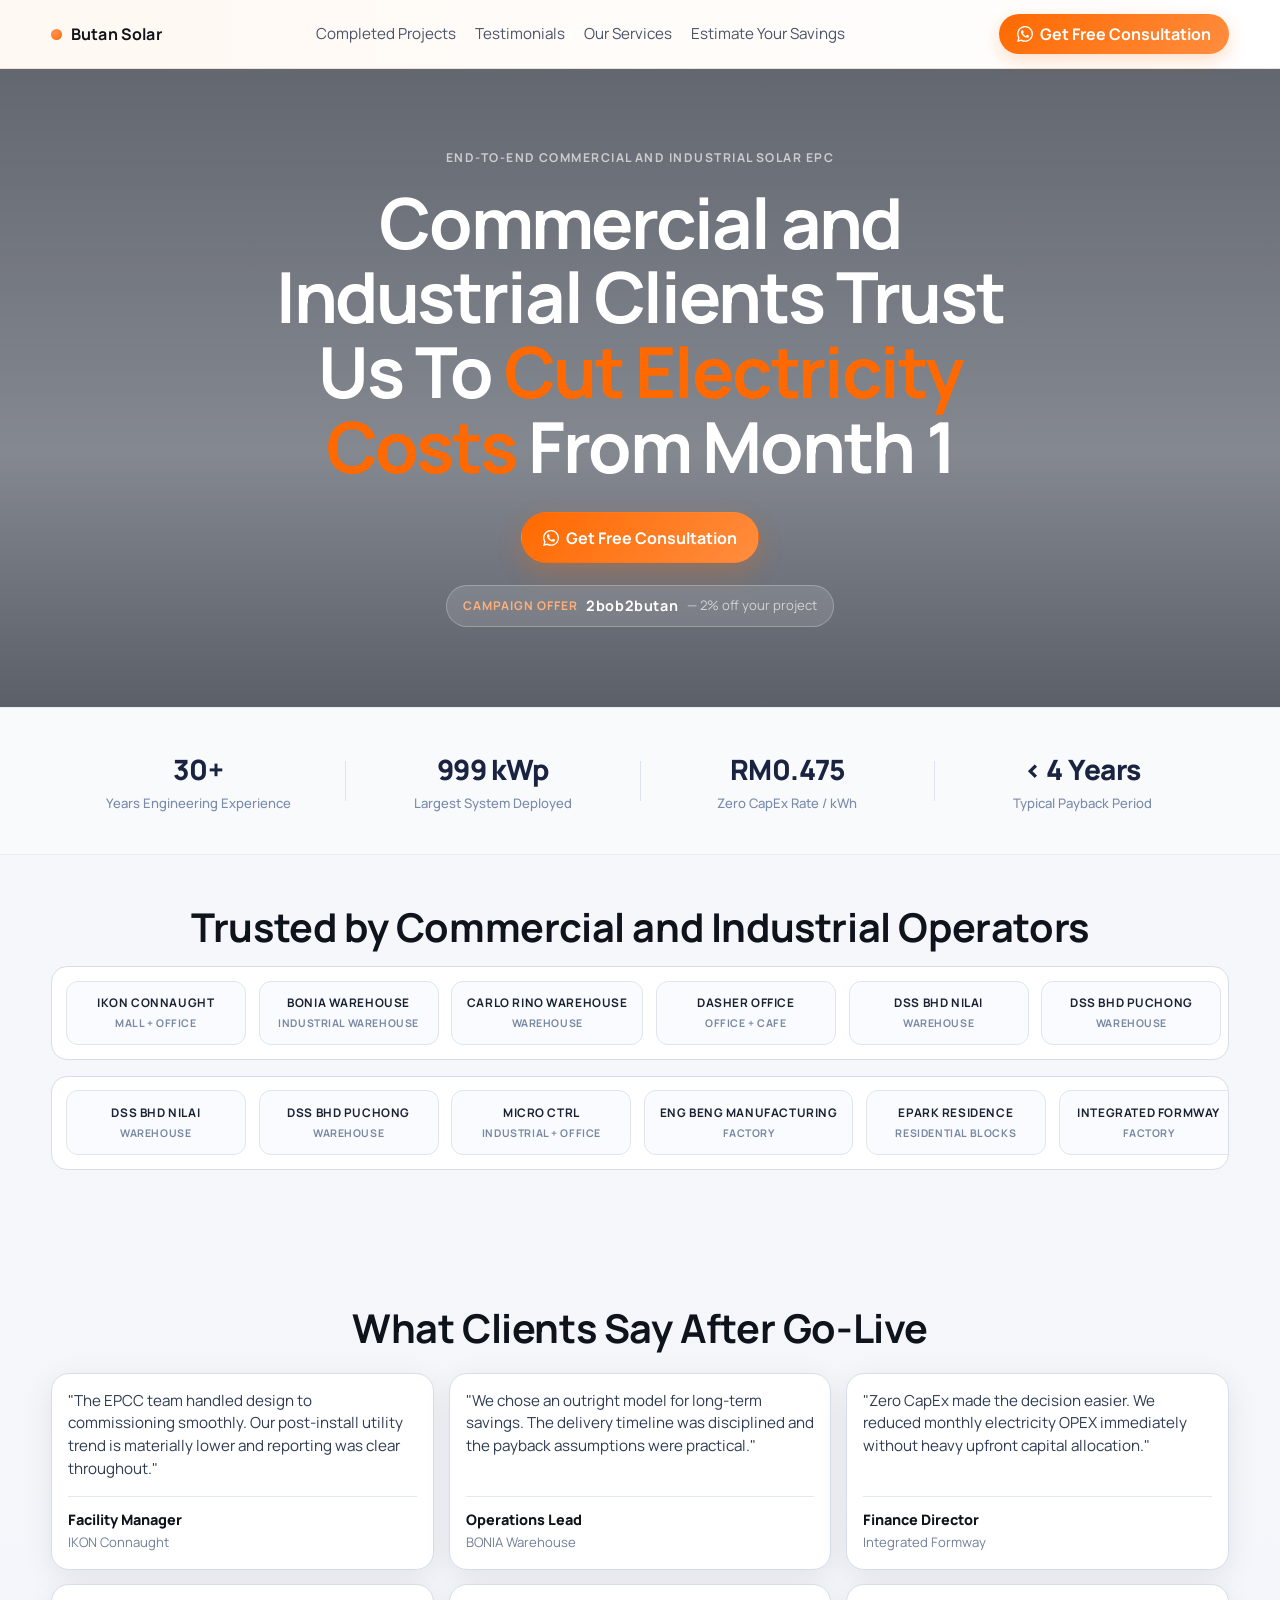
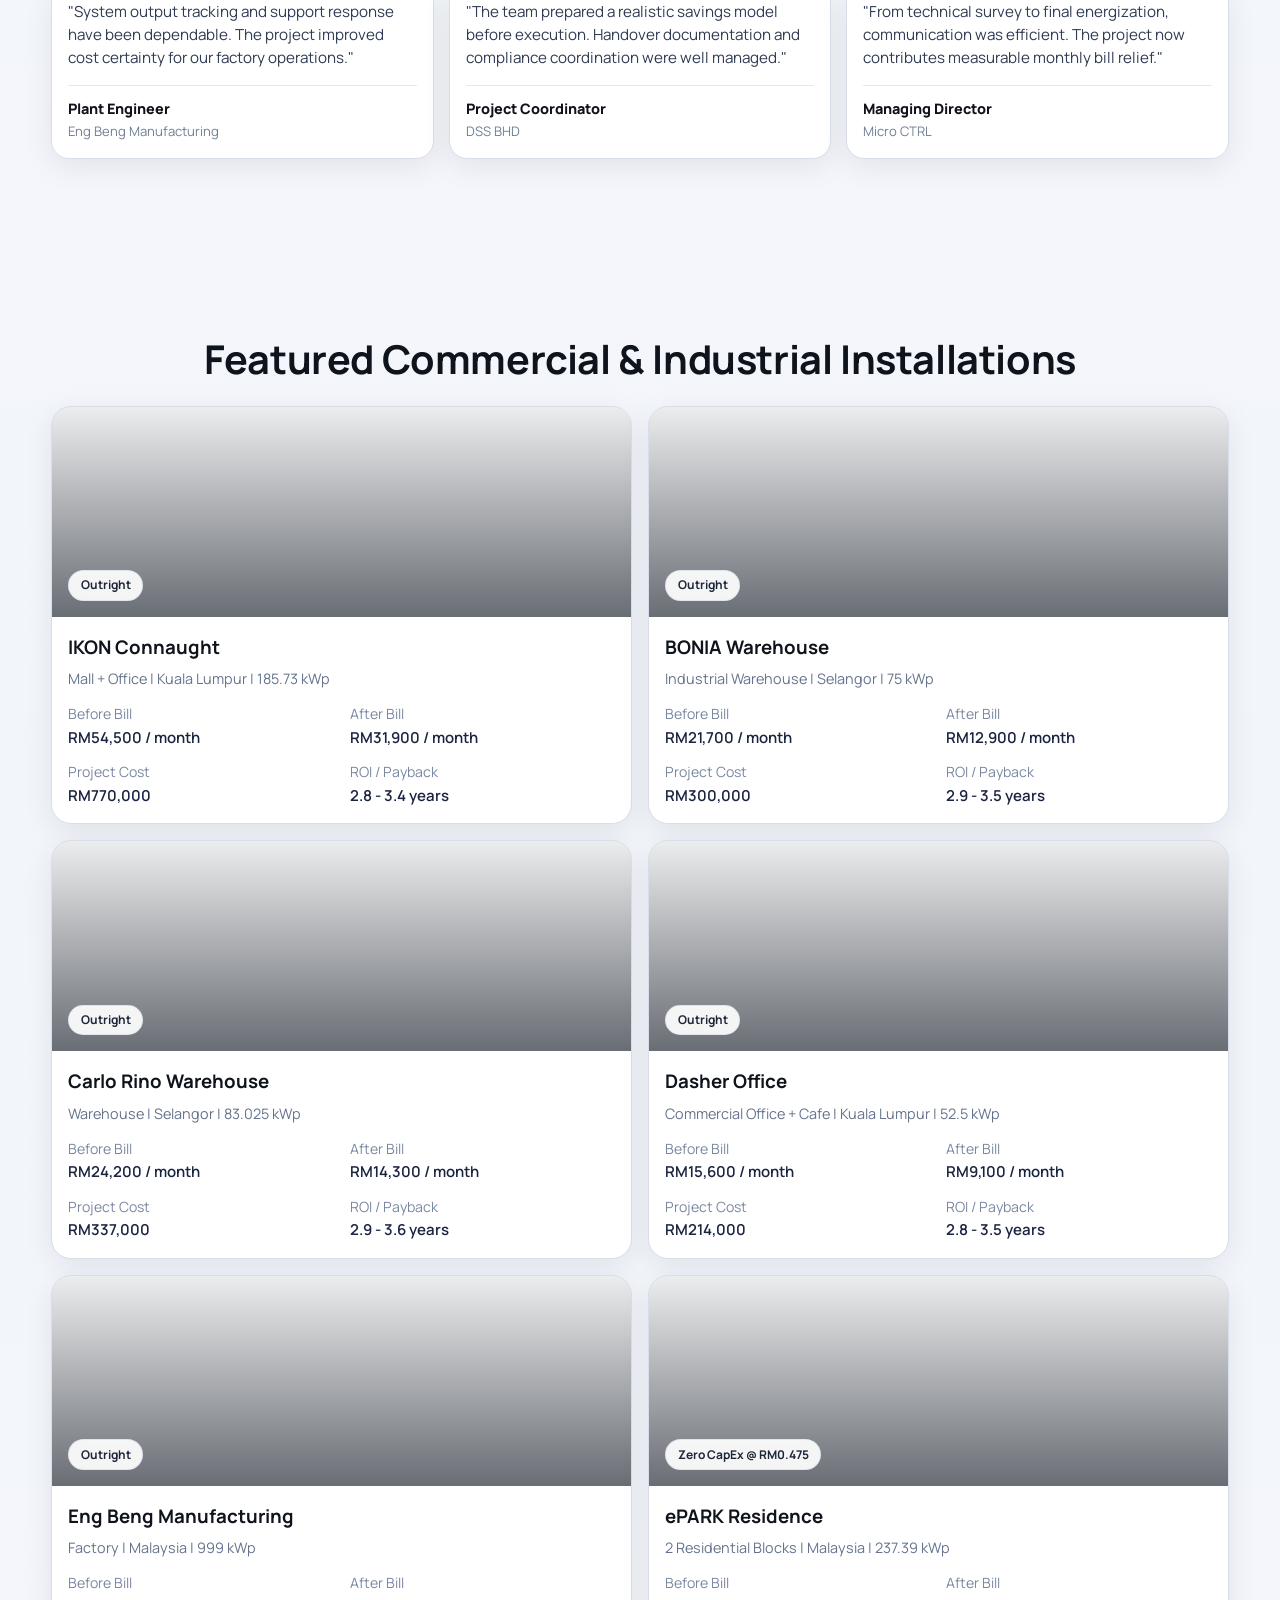
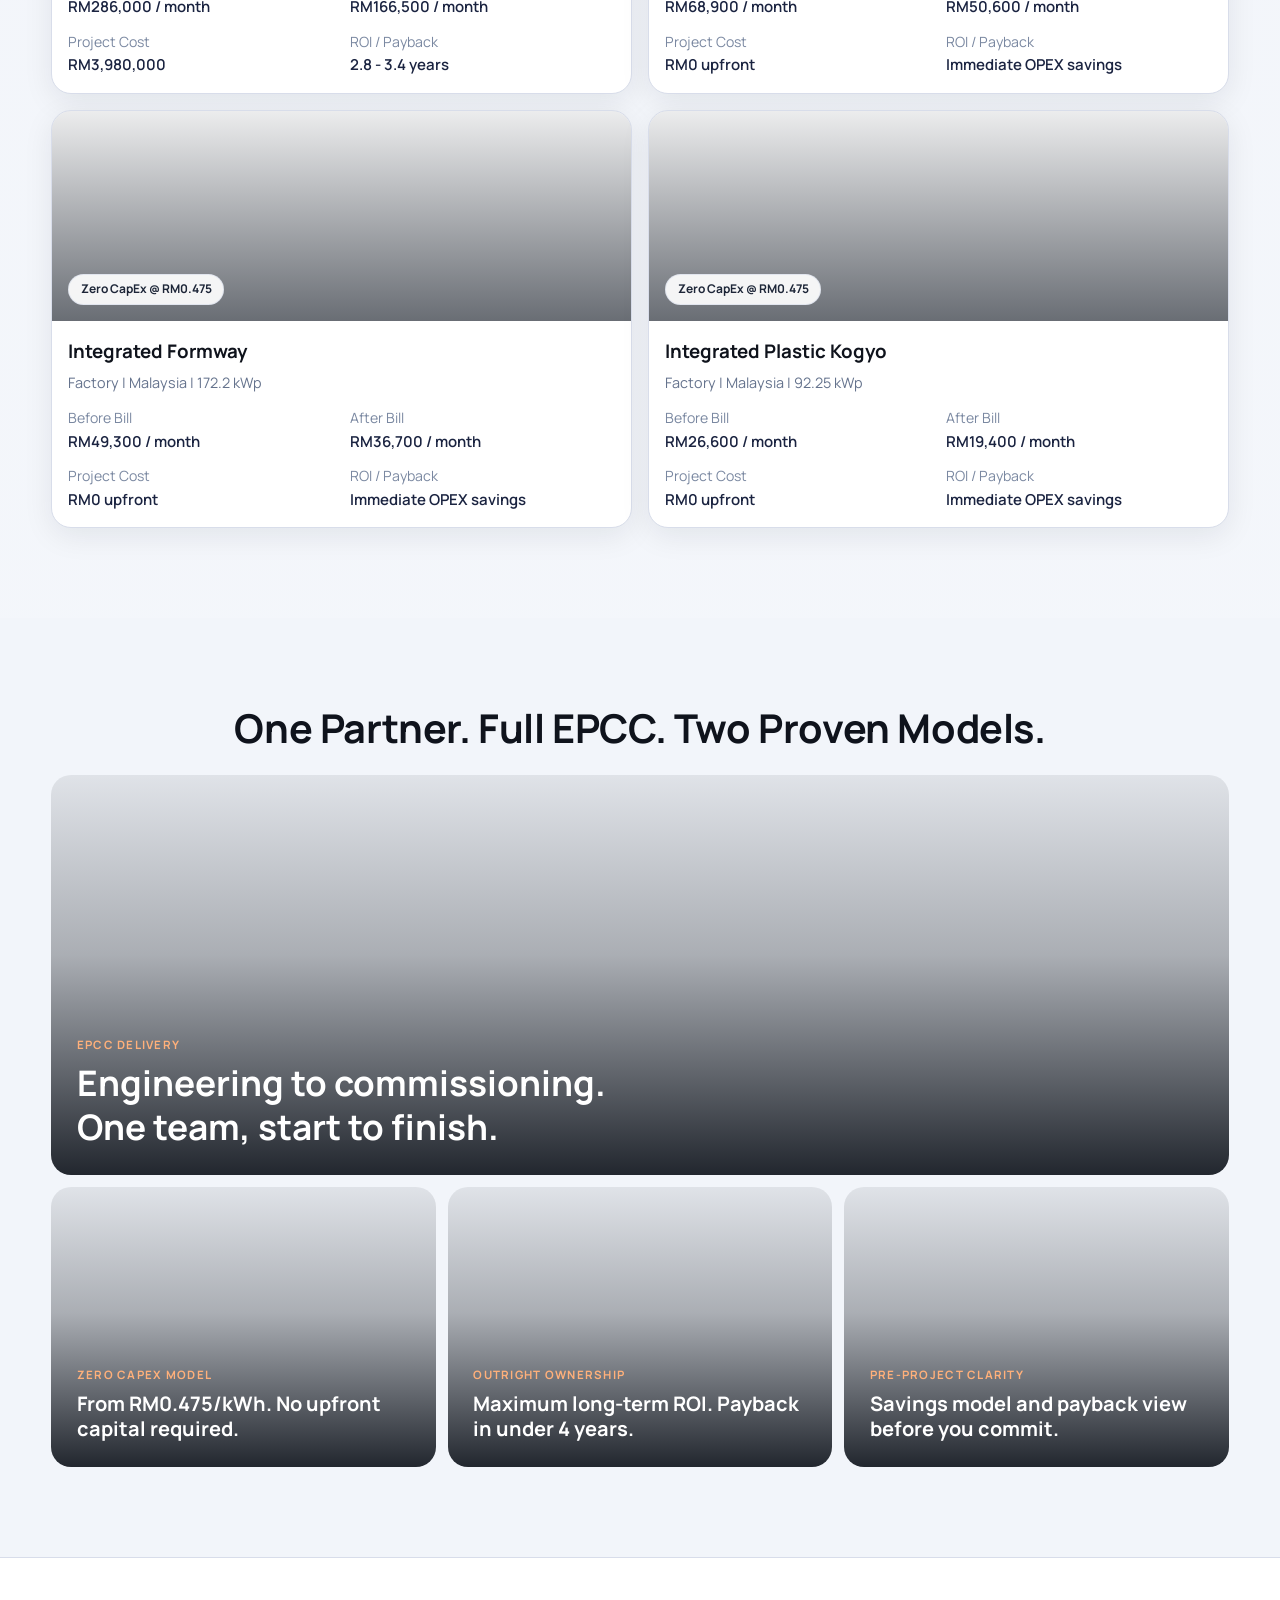
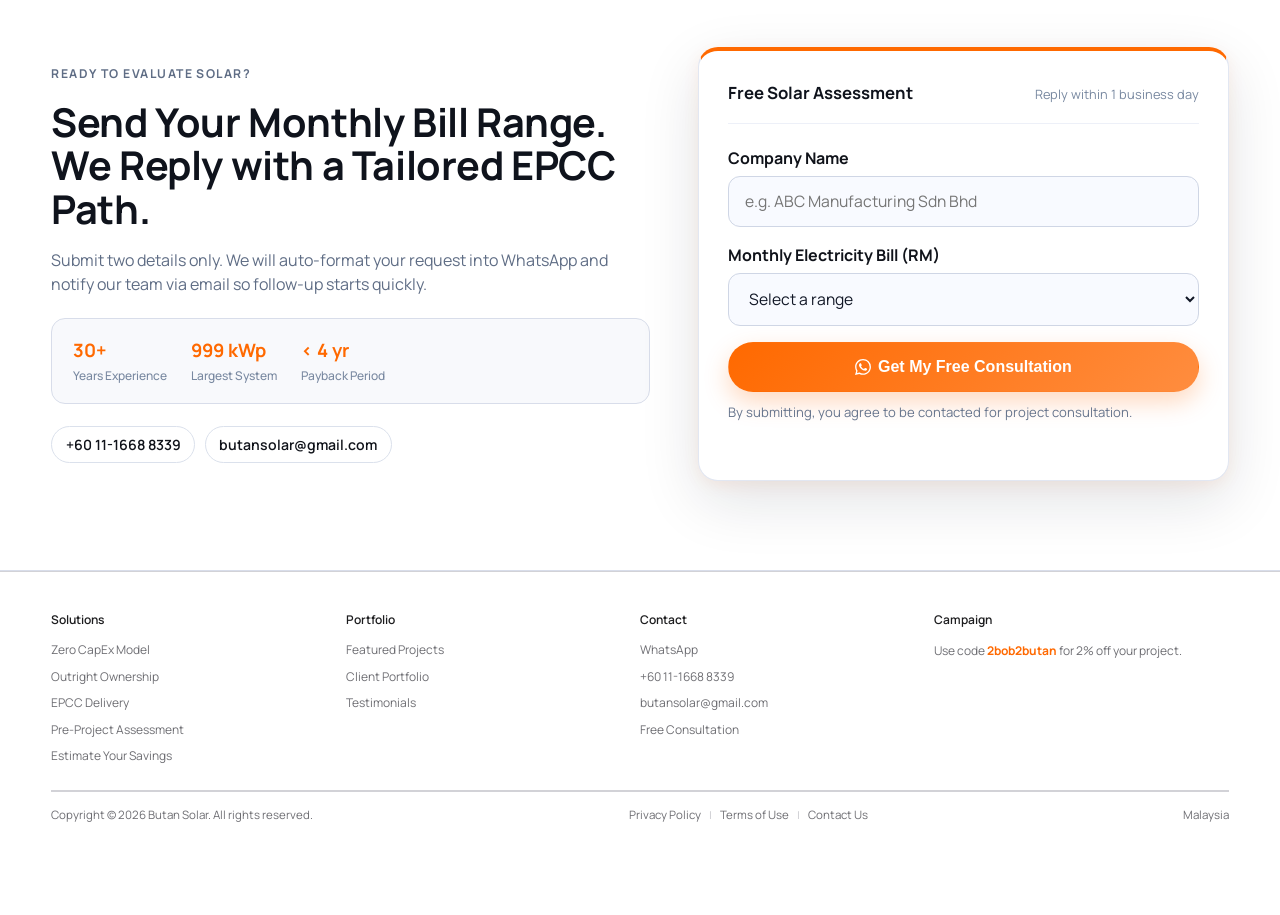
==== commit 0bda5df1: "Redesign hero, sections, and UI components for cleaner centered layout - Centered hero with full-ble" ====
--- a/index.html
+++ b/index.html
@@ -18,10 +18,9 @@
         <span class="brand-text">Butan Solar</span>
       </a>
       <nav class="desktop-nav">
-        <a href="#projects">Projects</a>
-        <a href="#clients">Clients</a>
+        <a href="#projects">Completed Projects</a>
         <a href="#testimonials">Testimonials</a>
-        <a href="#offer">Offer</a>
+        <a href="#offer">Our Services</a>
         <a href="#lead-form">Estimate Your Savings</a>
       </nav>
       <a class="nav-cta" href="https://wa.me/601116688339" target="_blank" rel="noopener noreferrer"><svg class="wa-icon" xmlns="http://www.w3.org/2000/svg" viewBox="0 0 24 24" fill="currentColor"><path d="M17.472 14.382c-.297-.149-1.758-.867-2.03-.967-.273-.099-.471-.148-.67.15-.197.297-.767.966-.94 1.164-.173.199-.347.223-.644.075-.297-.15-1.255-.463-2.39-1.475-.883-.788-1.48-1.761-1.653-2.059-.173-.297-.018-.458.13-.606.134-.133.298-.347.446-.52.149-.174.198-.298.298-.497.099-.198.05-.371-.025-.52-.075-.149-.669-1.612-.916-2.207-.242-.579-.487-.5-.669-.51-.173-.008-.371-.01-.57-.01-.198 0-.52.074-.792.372-.272.297-1.04 1.016-1.04 2.479 0 1.462 1.065 2.875 1.213 3.074.149.198 2.096 3.2 5.077 4.487.709.306 1.262.489 1.694.625.712.227 1.36.195 1.871.118.571-.085 1.758-.719 2.006-1.413.248-.694.248-1.289.173-1.413-.074-.124-.272-.198-.57-.347m-5.421 7.403h-.004a9.87 9.87 0 01-5.031-1.378l-.361-.214-3.741.982.998-3.648-.235-.374a9.86 9.86 0 01-1.51-5.26c.001-5.45 4.436-9.884 9.888-9.884 2.64 0 5.122 1.03 6.988 2.898a9.825 9.825 0 012.893 6.994c-.003 5.45-4.437 9.884-9.885 9.884m8.413-18.297A11.815 11.815 0 0012.05 0C5.495 0 .16 5.335.157 11.892c0 2.096.547 4.142 1.588 5.945L.057 24l6.305-1.654a11.882 11.882 0 005.683 1.448h.005c6.554 0 11.89-5.335 11.893-11.893a11.821 11.821 0 00-3.48-8.413z"/></svg>Get Free Consultation</a>
@@ -30,70 +29,48 @@
 
   <main>
     <section class="hero" id="overview">
-      <div class="container hero-grid">
-        <div class="hero-copy">
-          <p class="eyebrow">Commercial and Industrial Solar EPCC</p>
-          <h1>Go Solar with Zero CapEx. Cut Energy Costs from Month One.</h1>
-          <p class="hero-sub">
-            End-to-end engineering, procurement, construction, and commissioning for businesses that need clear savings, credible delivery, and bankable ROI.
-          </p>
-          <div class="hero-cta">
-            <a class="btn btn-primary" href="#lead-form"><svg class="wa-icon" xmlns="http://www.w3.org/2000/svg" viewBox="0 0 24 24" fill="currentColor"><path d="M17.472 14.382c-.297-.149-1.758-.867-2.03-.967-.273-.099-.471-.148-.67.15-.197.297-.767.966-.94 1.164-.173.199-.347.223-.644.075-.297-.15-1.255-.463-2.39-1.475-.883-.788-1.48-1.761-1.653-2.059-.173-.297-.018-.458.13-.606.134-.133.298-.347.446-.52.149-.174.198-.298.298-.497.099-.198.05-.371-.025-.52-.075-.149-.669-1.612-.916-2.207-.242-.579-.487-.5-.669-.51-.173-.008-.371-.01-.57-.01-.198 0-.52.074-.792.372-.272.297-1.04 1.016-1.04 2.479 0 1.462 1.065 2.875 1.213 3.074.149.198 2.096 3.2 5.077 4.487.709.306 1.262.489 1.694.625.712.227 1.36.195 1.871.118.571-.085 1.758-.719 2.006-1.413.248-.694.248-1.289.173-1.413-.074-.124-.272-.198-.57-.347m-5.421 7.403h-.004a9.87 9.87 0 01-5.031-1.378l-.361-.214-3.741.982.998-3.648-.235-.374a9.86 9.86 0 01-1.51-5.26c.001-5.45 4.436-9.884 9.888-9.884 2.64 0 5.122 1.03 6.988 2.898a9.825 9.825 0 012.893 6.994c-.003 5.45-4.437 9.884-9.885 9.884m8.413-18.297A11.815 11.815 0 0012.05 0C5.495 0 .16 5.335.157 11.892c0 2.096.547 4.142 1.588 5.945L.057 24l6.305-1.654a11.882 11.882 0 005.683 1.448h.005c6.554 0 11.89-5.335 11.893-11.893a11.821 11.821 0 00-3.48-8.413z"/></svg>Get Free Consultation</a>
-            <a class="btn btn-ghost" href="#projects">View 8 Featured Projects</a>
-          </div>
-          <div class="promo-badge">
-            <span class="promo-label">Campaign Offer</span>
-            <strong class="promo-code">2bob2butan</strong>
-            <span class="promo-discount">— 2% off your project</span>
-          </div>
-        </div>
-        <div class="hero-media reveal">
-          <div class="hero-image" role="img" aria-label="Commercial solar rooftop installation"></div>
-          <div class="hero-floating">
-            <article class="floating-item">
-              <p>Large-scale systems delivered</p>
-              <h3>999 kWp</h3>
-            </article>
-            <article class="floating-item">
-              <p>Delivery models</p>
-              <h3>Outright + 0 CapEx</h3>
-            </article>
-          </div>
-        </div>
-      </div>
-    </section>
-
-    <section class="section trust-band">
+      <div class="container hero-inner">
+        <p class="eyebrow">End-to-end commercial and industrial solar EPC</p>
+        <h1>Commercial and Industrial Clients Trust Us To <em class="h1-accent">Cut Electricity Costs</em> From Month 1</h1>
+        <div class="hero-cta">
+          <a class="btn btn-primary" href="#lead-form"><svg class="wa-icon" xmlns="http://www.w3.org/2000/svg" viewBox="0 0 24 24" fill="currentColor"><path d="M17.472 14.382c-.297-.149-1.758-.867-2.03-.967-.273-.099-.471-.148-.67.15-.197.297-.767.966-.94 1.164-.173.199-.347.223-.644.075-.297-.15-1.255-.463-2.39-1.475-.883-.788-1.48-1.761-1.653-2.059-.173-.297-.018-.458.13-.606.134-.133.298-.347.446-.52.149-.174.198-.298.298-.497.099-.198.05-.371-.025-.52-.075-.149-.669-1.612-.916-2.207-.242-.579-.487-.5-.669-.51-.173-.008-.371-.01-.57-.01-.198 0-.52.074-.792.372-.272.297-1.04 1.016-1.04 2.479 0 1.462 1.065 2.875 1.213 3.074.149.198 2.096 3.2 5.077 4.487.709.306 1.262.489 1.694.625.712.227 1.36.195 1.871.118.571-.085 1.758-.719 2.006-1.413.248-.694.248-1.289.173-1.413-.074-.124-.272-.198-.57-.347m-5.421 7.403h-.004a9.87 9.87 0 01-5.031-1.378l-.361-.214-3.741.982.998-3.648-.235-.374a9.86 9.86 0 01-1.51-5.26c.001-5.45 4.436-9.884 9.888-9.884 2.64 0 5.122 1.03 6.988 2.898a9.825 9.825 0 012.893 6.994c-.003 5.45-4.437 9.884-9.885 9.884m8.413-18.297A11.815 11.815 0 0012.05 0C5.495 0 .16 5.335.157 11.892c0 2.096.547 4.142 1.588 5.945L.057 24l6.305-1.654a11.882 11.882 0 005.683 1.448h.005c6.554 0 11.89-5.335 11.893-11.893a11.821 11.821 0 00-3.48-8.413z"/></svg>Get Free Consultation</a>
+        </div>
+        <div class="promo-badge">
+          <span class="promo-label">Campaign Offer</span>
+          <strong class="promo-code">2bob2butan</strong>
+          <span class="promo-discount">— 2% off your project</span>
+        </div>
+      </div>
+    </section>
+
+    <section class="trust-band">
       <div class="container trust-items">
-        <div class="trust-item" style="background-image: url('https://images.unsplash.com/photo-1504307651254-35680f356dfd?auto=format&fit=crop&w=800&q=80')">
-          <div class="trust-overlay"></div>
-          <p class="trust-kicker">Engineering Track Record</p>
-          <h4>30+ Years Experience</h4>
-        </div>
-        <div class="trust-item" style="background-image: url('https://images.unsplash.com/photo-1508514177221-188b1cf16e9d?auto=format&fit=crop&w=800&q=80')">
-          <div class="trust-overlay"></div>
-          <p class="trust-kicker">System Size Deployed</p>
-          <h4>Up to 999 kWp</h4>
-        </div>
-        <div class="trust-item" style="background-image: url('https://images.unsplash.com/photo-1559302504-64aae6ca6b6d?auto=format&fit=crop&w=800&q=80')">
-          <div class="trust-overlay"></div>
-          <p class="trust-kicker">Zero CapEx Rate</p>
-          <h4>from RM0.475</h4>
-        </div>
-        <div class="trust-item" style="background-image: url('https://images.unsplash.com/photo-1423666639041-f56000c27a9a?auto=format&fit=crop&w=800&q=80')">
-          <div class="trust-overlay"></div>
-          <p class="trust-kicker">Lead Channel</p>
-          <h4>WhatsApp + Call Fast Reply</h4>
+        <div class="trust-item">
+          <h4>30+</h4>
+          <p class="trust-kicker">Years Engineering Experience</p>
+        </div>
+        <div class="trust-divider"></div>
+        <div class="trust-item">
+          <h4>999 kWp</h4>
+          <p class="trust-kicker">Largest System Deployed</p>
+        </div>
+        <div class="trust-divider"></div>
+        <div class="trust-item">
+          <h4>RM0.475</h4>
+          <p class="trust-kicker">Zero CapEx Rate / kWh</p>
+        </div>
+        <div class="trust-divider"></div>
+        <div class="trust-item">
+          <h4>&lt; 4 Years</h4>
+          <p class="trust-kicker">Typical Payback Period</p>
         </div>
       </div>
     </section>
 
     <section class="section clients" id="clients">
       <div class="container">
-        <div class="section-head">
-          <p class="eyebrow">Client Portfolio</p>
+        <div class="section-head section-head--center">
           <h2>Trusted by Commercial and Industrial Operators</h2>
-          <p>From warehouses and factories to commercial offices and malls — organizations across Malaysia trust Butan Solar for their energy transition.</p>
         </div>
         <div class="client-marquee reveal">
           <div class="client-track" id="client-track-top"></div>
@@ -106,10 +83,8 @@
 
     <section class="section testimonials" id="testimonials">
       <div class="container">
-        <div class="section-head">
-          <p class="eyebrow">Satisfied Clients</p>
+        <div class="section-head section-head--center">
           <h2>What Clients Say After Go-Live</h2>
-          <p>Hear from facility managers, operations leads, and finance directors who have seen real bill reductions after go-live.</p>
         </div>
         <div class="testimonial-grid" id="testimonial-grid"></div>
       </div>
@@ -117,10 +92,8 @@
 
     <section class="section" id="projects">
       <div class="container">
-        <div class="section-head">
-          <p class="eyebrow">Credibility Through Execution</p>
+        <div class="section-head section-head--center">
           <h2>Featured Commercial & Industrial Installations</h2>
-          <p>Selected commercial and industrial installations across Malaysia, with before-and-after bill data and ROI outcomes.</p>
         </div>
         <div class="project-grid" id="project-grid"></div>
       </div>
@@ -128,8 +101,7 @@
 
     <section class="section offer" id="offer">
       <div class="container">
-        <div class="section-head">
-          <p class="eyebrow">What We Deliver</p>
+        <div class="section-head section-head--center">
           <h2>One Partner. Full EPCC. Two Proven Models.</h2>
         </div>
         <div class="offer-bento">
@@ -210,6 +182,7 @@
             <option value="RM50,000 - RM100,000">RM50,000 – RM100,000</option>
             <option value="Above RM100,000">Above RM100,000</option>
           </select>
+          <div id="estimate-display" class="estimate-display" aria-live="polite"></div>
 
           <button type="submit" class="btn btn-primary lead-submit-btn"><svg class="wa-icon" xmlns="http://www.w3.org/2000/svg" viewBox="0 0 24 24" fill="currentColor"><path d="M17.472 14.382c-.297-.149-1.758-.867-2.03-.967-.273-.099-.471-.148-.67.15-.197.297-.767.966-.94 1.164-.173.199-.347.223-.644.075-.297-.15-1.255-.463-2.39-1.475-.883-.788-1.48-1.761-1.653-2.059-.173-.297-.018-.458.13-.606.134-.133.298-.347.446-.52.149-.174.198-.298.298-.497.099-.198.05-.371-.025-.52-.075-.149-.669-1.612-.916-2.207-.242-.579-.487-.5-.669-.51-.173-.008-.371-.01-.57-.01-.198 0-.52.074-.792.372-.272.297-1.04 1.016-1.04 2.479 0 1.462 1.065 2.875 1.213 3.074.149.198 2.096 3.2 5.077 4.487.709.306 1.262.489 1.694.625.712.227 1.36.195 1.871.118.571-.085 1.758-.719 2.006-1.413.248-.694.248-1.289.173-1.413-.074-.124-.272-.198-.57-.347m-5.421 7.403h-.004a9.87 9.87 0 01-5.031-1.378l-.361-.214-3.741.982.998-3.648-.235-.374a9.86 9.86 0 01-1.51-5.26c.001-5.45 4.436-9.884 9.888-9.884 2.64 0 5.122 1.03 6.988 2.898a9.825 9.825 0 012.893 6.994c-.003 5.45-4.437 9.884-9.885 9.884m8.413-18.297A11.815 11.815 0 0012.05 0C5.495 0 .16 5.335.157 11.892c0 2.096.547 4.142 1.588 5.945L.057 24l6.305-1.654a11.882 11.882 0 005.683 1.448h.005c6.554 0 11.89-5.335 11.893-11.893a11.821 11.821 0 00-3.48-8.413z"/></svg>Get My Free Consultation</button>
           <p class="form-note">By submitting, you agree to be contacted for project consultation.</p>
--- a/styles.css
+++ b/styles.css
@@ -173,26 +173,28 @@
 }
 
 .hero {
-  padding: 5rem 0 3rem;
-}
-
-.hero-grid {
-  display: grid;
-  grid-template-columns: 1.05fr 0.95fr;
-  gap: 2rem;
-  align-items: end;
-}
-
-.hero-copy {
+  padding: 5rem 0;
+  overflow: hidden;
+  position: relative;
+  background:
+    linear-gradient(to bottom, rgba(8, 14, 26, 0.62) 0%, rgba(8, 14, 26, 0.48) 60%, rgba(8, 14, 26, 0.65) 100%),
+    url("https://images.unsplash.com/photo-1509391366360-2e959784a276?auto=format&fit=crop&w=1800&q=85") center/cover no-repeat;
+}
+
+.hero-inner {
   display: flex;
   flex-direction: column;
+  align-items: center;
+  text-align: center;
+  position: relative;
+  z-index: 1;
 }
 
 .eyebrow {
-  margin: 0 0 0.95rem;
+  margin: 0 0 1.1rem;
   color: #758198;
   text-transform: uppercase;
-  letter-spacing: 0.11em;
+  letter-spacing: 0.12em;
   font-size: 0.76rem;
   font-weight: 700;
 }
@@ -207,10 +209,16 @@
 }
 
 h1 {
-  font-size: clamp(2.08rem, 4.2vw, 3.7rem);
-  line-height: 1.04;
-  margin-bottom: 1rem;
-  letter-spacing: -0.02em;
+  font-size: clamp(2.4rem, 5.5vw, 4.4rem);
+  line-height: 1.06;
+  margin-bottom: 1.8rem;
+  letter-spacing: -0.03em;
+  max-width: 16ch;
+}
+
+.h1-accent {
+  font-style: normal;
+  color: var(--accent);
 }
 
 h2 {
@@ -220,29 +228,22 @@
   margin-bottom: 0.8rem;
 }
 
-.hero-sub {
-  margin: 0 0 1.45rem;
-  color: #5d687d;
-  max-width: 58ch;
-}
-
 .hero-cta {
   display: flex;
   flex-wrap: wrap;
+  justify-content: center;
   gap: 0.65rem;
-  margin-bottom: 1.15rem;
+  margin-bottom: 1.4rem;
 }
 
 .promo-badge {
   display: inline-flex;
   align-items: center;
   gap: 0.55rem;
-  width: fit-content;
   border-radius: 999px;
   border: 1.5px solid #ffd2b3;
   background: var(--accent-soft);
   padding: 0.55rem 1rem;
-  margin-top: auto;
 }
 
 .promo-label {
@@ -264,93 +265,87 @@
   font-size: 0.82rem;
 }
 
-.hero-media {
-  position: relative;
-}
-
-.hero-image {
-  min-height: 470px;
-  border-radius: 24px;
-  box-shadow: var(--shadow-card);
-  border: 1px solid #e2e7f1;
-  background: linear-gradient(to top, rgba(11, 20, 35, 0.52), rgba(11, 20, 35, 0.12)),
-    url("https://images.unsplash.com/photo-1509391366360-2e959784a276?auto=format&fit=crop&w=1400&q=80") center/cover;
-}
-
-.hero-floating {
-  position: absolute;
-  left: 1rem;
-  right: 1rem;
-  bottom: 1rem;
-  display: grid;
-  grid-template-columns: 1fr 1fr;
-  gap: 0.65rem;
-}
-
-.floating-item {
-  border-radius: 14px;
-  background: rgba(255, 255, 255, 0.92);
-  border: 1px solid rgba(226, 231, 241, 0.9);
-  padding: 0.72rem 0.75rem;
-}
-
-.floating-item p {
-  margin: 0 0 0.25rem;
-  color: #5c667a;
-  font-size: 0.78rem;
-}
-
-.floating-item h3 {
-  margin: 0;
-  font-size: 1.05rem;
-}
+.hero .eyebrow {
+  color: rgba(255, 255, 255, 0.65);
+}
+
+.hero h1 {
+  color: #ffffff;
+}
+
+.hero .promo-badge {
+  background: rgba(255, 255, 255, 0.12);
+  border-color: rgba(255, 255, 255, 0.25);
+}
+
+.hero .promo-label {
+  color: #ffb07a;
+}
+
+.hero .promo-code {
+  color: #ffffff;
+}
+
+.hero .promo-discount {
+  color: rgba(255, 255, 255, 0.65);
+}
+
 
 .trust-band {
-  padding: 1.5rem 0 2rem;
+  border-top: 1px solid #e8edf5;
+  border-bottom: 1px solid #e8edf5;
+  background: #f8fafc;
+  padding: 2rem 0;
 }
 
 .trust-items {
-  display: grid;
-  grid-template-columns: repeat(4, minmax(0, 1fr));
-  gap: 0.8rem;
+  display: flex;
+  align-items: center;
+  justify-content: space-between;
+  gap: 0;
 }
 
 .trust-item {
-  position: relative;
-  border-radius: 16px;
-  overflow: hidden;
-  box-shadow: var(--shadow-soft);
-  padding: 0.95rem 1rem;
-  background-size: cover;
-  background-position: center;
-}
-
-.trust-overlay {
-  position: absolute;
-  inset: 0;
-  background: linear-gradient(to top, rgba(5, 10, 18, 0.82) 0%, rgba(5, 10, 18, 0.45) 100%);
+  flex: 1;
+  display: flex;
+  flex-direction: column;
+  align-items: center;
+  text-align: center;
+  gap: 0.3rem;
+  padding: 0.5rem 1rem;
+}
+
+.trust-item h4 {
+  margin: 0;
+  font-size: 1.75rem;
+  font-weight: 800;
+  color: #1a2340;
+  letter-spacing: -0.02em;
 }
 
 .trust-kicker {
-  position: relative;
-  z-index: 1;
-  margin: 0 0 0.4rem;
-  color: #ffb07a;
-  font-size: 0.78rem;
-  font-weight: 700;
-}
-
-.trust-item h4 {
-  position: relative;
-  z-index: 1;
-  margin: 0;
-  font-size: 1.02rem;
-  color: #ffffff;
+  margin: 0;
+  font-size: 0.82rem;
+  font-weight: 500;
+  color: #7a8aaa;
+}
+
+.trust-divider {
+  width: 1px;
+  height: 2.5rem;
+  background: #dde3ee;
+  flex-shrink: 0;
 }
 
 .section-head p {
   color: #5f6d85;
   max-width: 64ch;
+}
+
+.section-head--center {
+  width: 100%;
+  text-align: center;
+  align-items: center;
 }
 
 .clients {
@@ -425,9 +420,12 @@
   background: #ffffff;
   box-shadow: var(--shadow-soft);
   padding: 1rem;
+  display: flex;
+  flex-direction: column;
 }
 
 .testimonial-quote {
+  flex: 1;
   margin: 0 0 0.95rem;
   color: #2f3b52;
   font-size: 0.95rem;
@@ -508,27 +506,27 @@
   font-size: 0.9rem;
 }
 
-.metric-grid {
-  margin-top: 0.7rem;
+.metric-list {
+  margin-top: 0.85rem;
   display: grid;
-  grid-template-columns: repeat(2, minmax(0, 1fr));
-  gap: 0.58rem;
-}
-
-.metric {
-  border: 1px solid #e1e6f0;
-  border-radius: 12px;
-  background: #f9fbff;
-  padding: 0.52rem 0.62rem;
-}
-
-.metric small {
-  display: block;
-  margin-bottom: 0.16rem;
+  grid-template-columns: 1fr 1fr;
+  gap: 0.75rem 1rem;
+}
+
+.metric-row {
+  display: flex;
+  flex-direction: column;
+  gap: 0.15rem;
+  font-size: 0.88rem;
+}
+
+.metric-row span {
   color: #7a88a1;
 }
 
-.metric strong {
+.metric-row strong {
+  color: #1a2340;
+  font-weight: 600;
   font-size: 0.94rem;
 }
 
@@ -721,6 +719,50 @@
   box-shadow: 0 0 0 3px rgba(255, 105, 0, 0.15);
 }
 
+.estimate-display {
+  margin: 1.25rem 0;
+  padding: 1rem 1.1rem;
+  background: #f4f7ff;
+  border: 1px solid #d6e0ff;
+  border-radius: 10px;
+  display: flex;
+  flex-direction: column;
+  gap: 0.5rem;
+}
+
+.estimate-display:empty {
+  display: none;
+}
+
+.estimate-display .estimate-label {
+  font-size: 0.78rem;
+  font-weight: 600;
+  text-transform: uppercase;
+  letter-spacing: 0.05em;
+  color: #7a8aaa;
+  margin: 0;
+}
+
+.estimate-display h4 {
+  font-size: 1rem;
+  font-weight: 700;
+  color: #1a2340;
+  margin: 0;
+}
+
+.estimate-row {
+  display: flex;
+  justify-content: space-between;
+  align-items: center;
+  font-size: 0.88rem;
+  color: #4f5d76;
+}
+
+.estimate-row strong {
+  color: #1a2340;
+  font-weight: 600;
+}
+
 .form-note {
   margin: 0.7rem 0 0;
   font-size: 0.82rem;
@@ -735,12 +777,13 @@
 }
 
 .footer {
-  background: #f5f5f7;
+  background: #ffffff;
   padding: 0 0 0;
 }
 
 .footer-top-divider {
   border-top: 1px solid #d2d2d7;
+  margin-top: 0;
 }
 
 .footer-cols {
@@ -789,7 +832,7 @@
 }
 
 .footer-mid-divider {
-  border-top: 1px solid #d2d2d7;
+  display: none;
 }
 
 .footer-bottom {
@@ -801,6 +844,7 @@
   padding: 0.88rem 0 5.7rem;
   font-size: 0.72rem;
   color: #6e6e73;
+  border-top: 1px solid #d2d2d7;
 }
 
 .footer-bottom p {
@@ -908,10 +952,6 @@
     grid-column: 1 / -1;
   }
 
-  .hero-image {
-    min-height: 380px;
-  }
-
   .testimonial-grid {
     grid-template-columns: repeat(2, minmax(0, 1fr));
   }
@@ -939,7 +979,16 @@
   }
 
   .trust-items {
-    grid-template-columns: repeat(2, minmax(0, 1fr));
+    flex-wrap: wrap;
+    gap: 1rem;
+  }
+
+  .trust-divider {
+    display: none;
+  }
+
+  .trust-item {
+    flex: 1 1 calc(50% - 1rem);
   }
 
   .project-grid,
@@ -967,16 +1016,8 @@
     padding-top: 4rem;
   }
 
-  .hero-image {
-    min-height: 320px;
-  }
-
-  .hero-floating {
-    grid-template-columns: 1fr;
-  }
-
-  .trust-items {
-    grid-template-columns: 1fr;
+  .trust-item {
+    flex: 1 1 100%;
   }
 
   .btn {
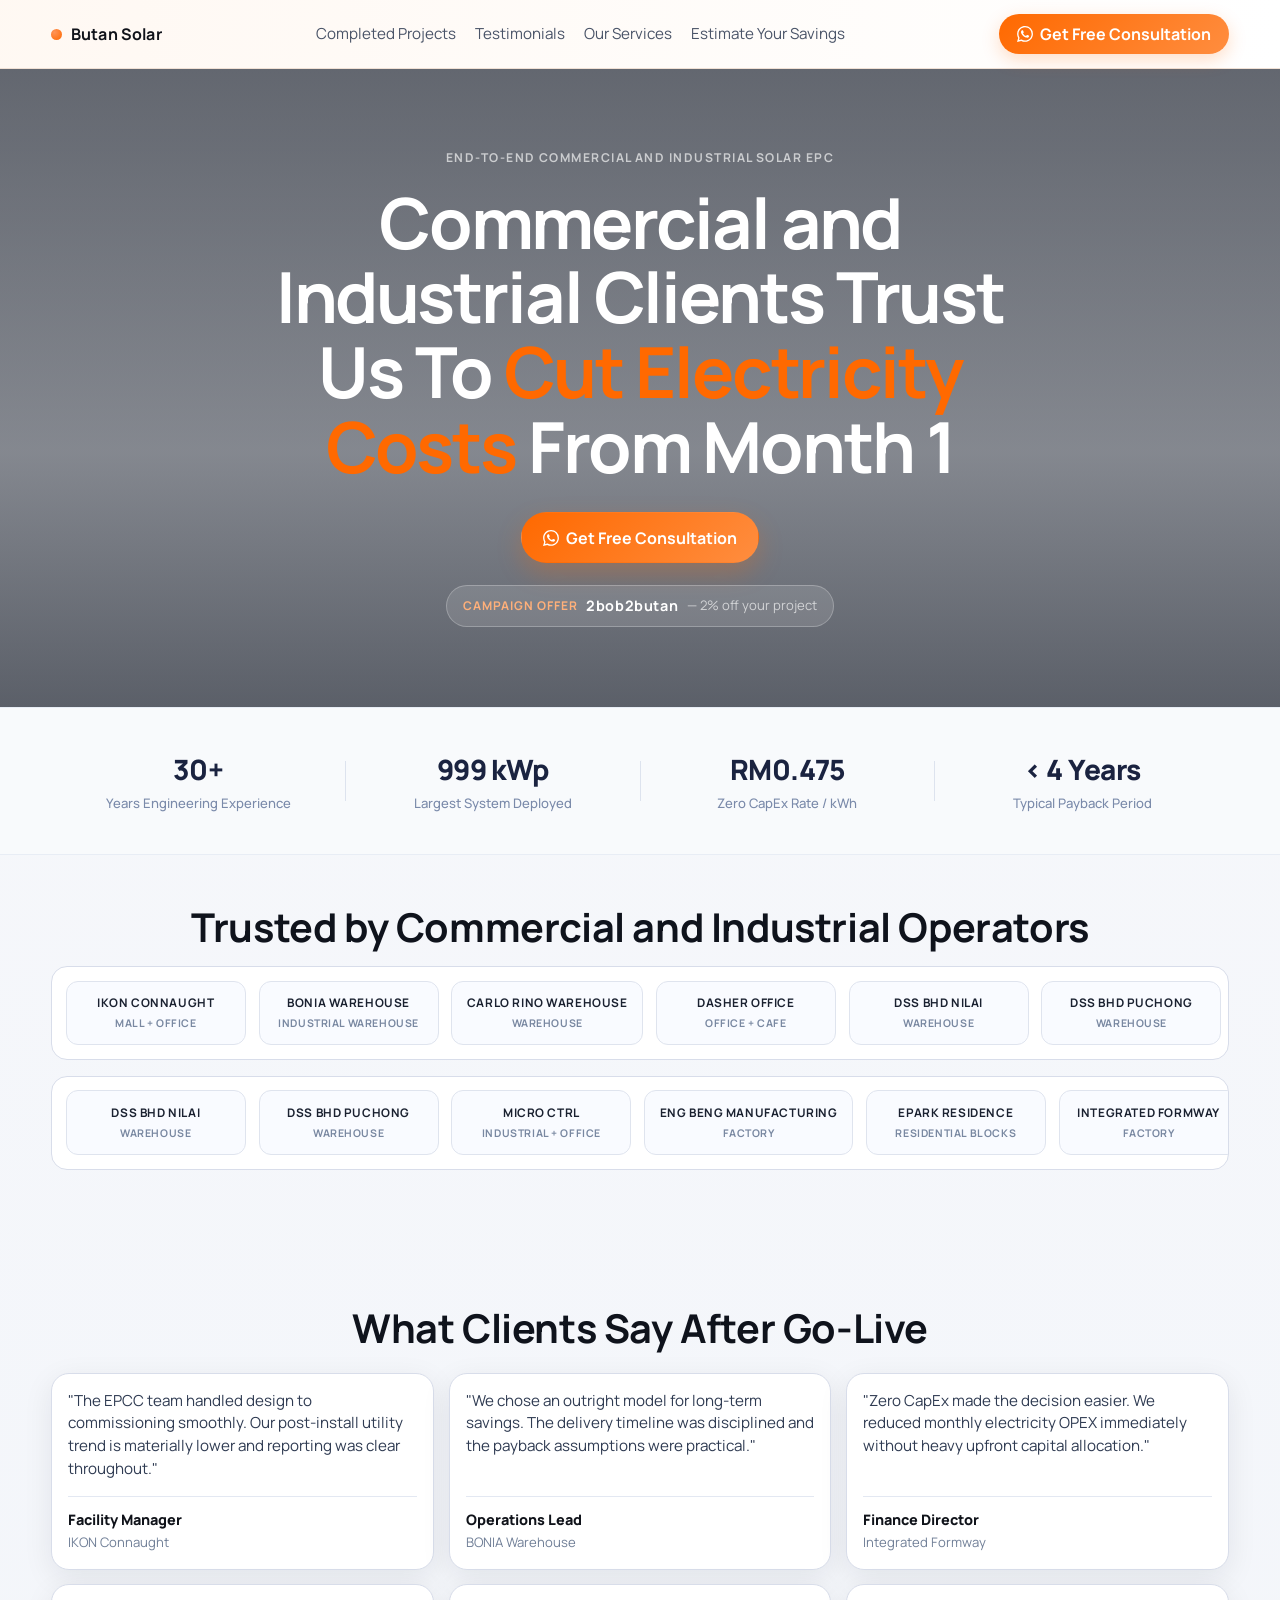
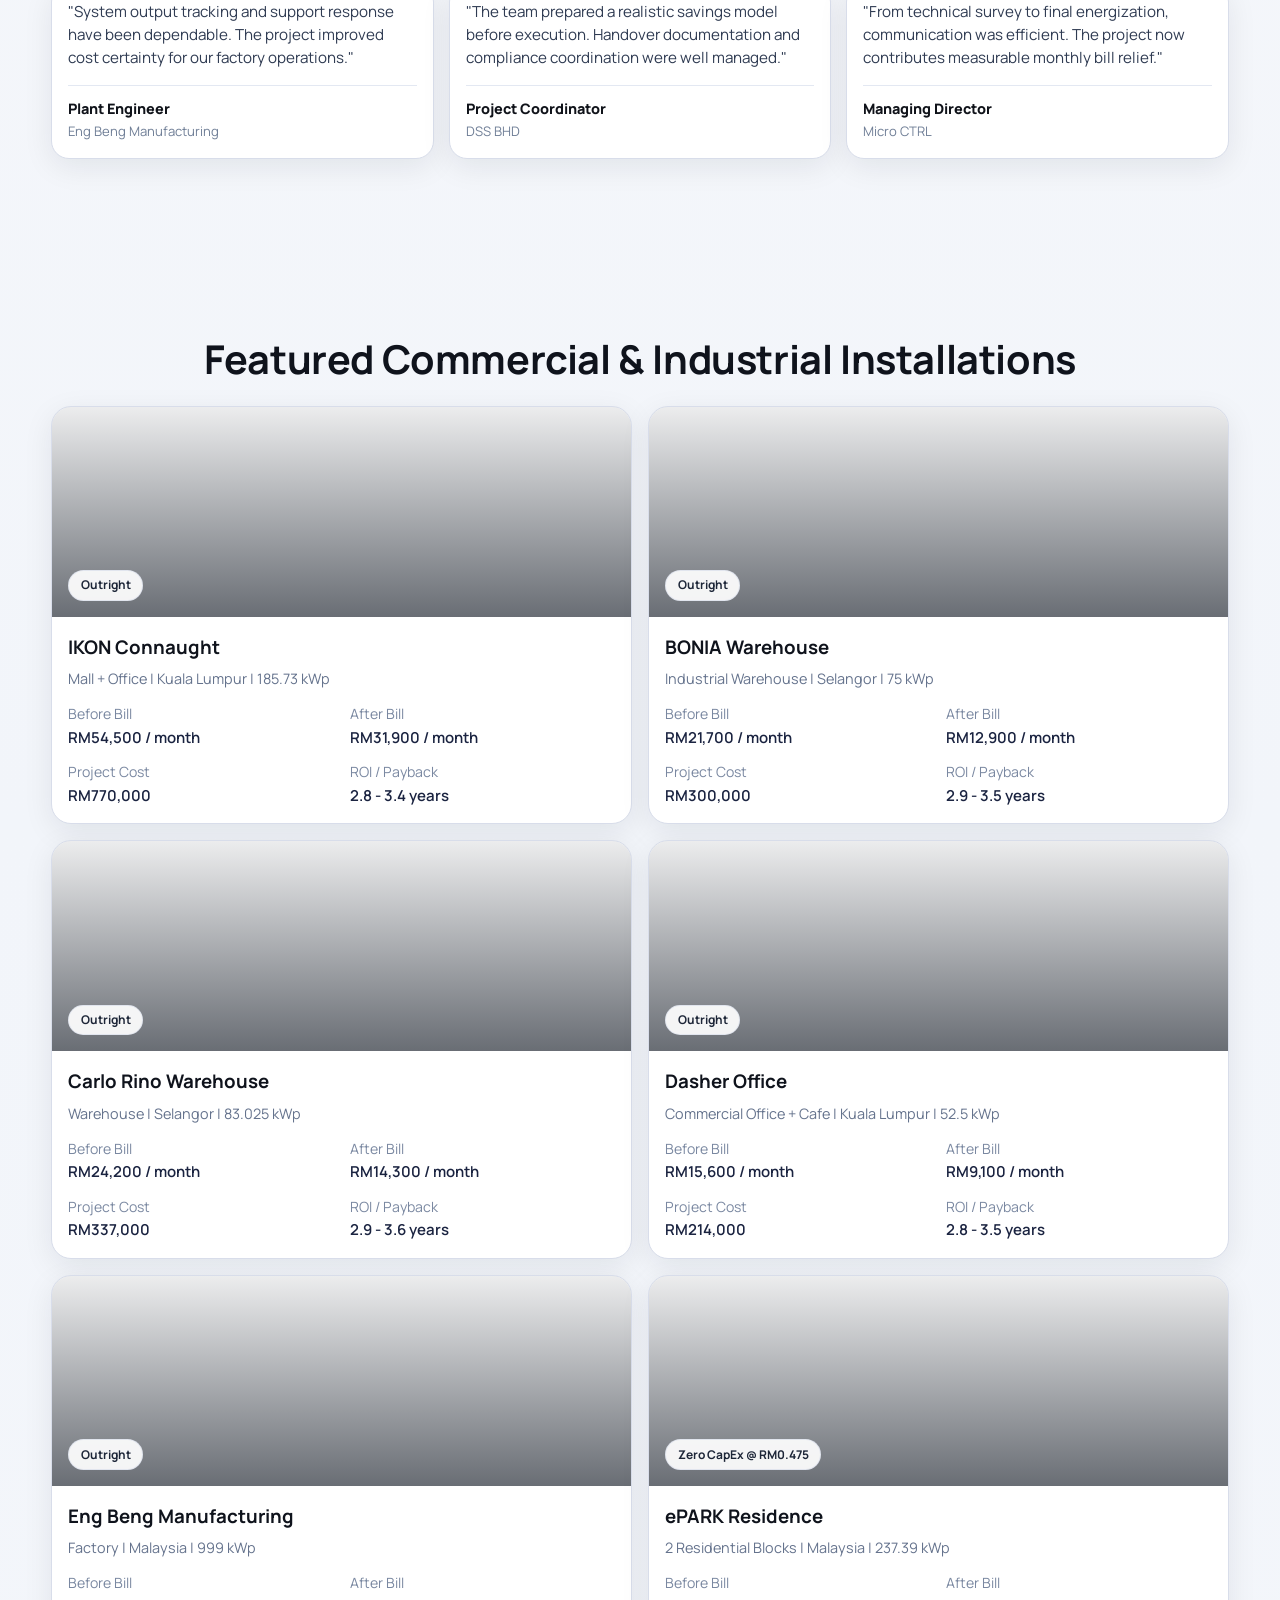
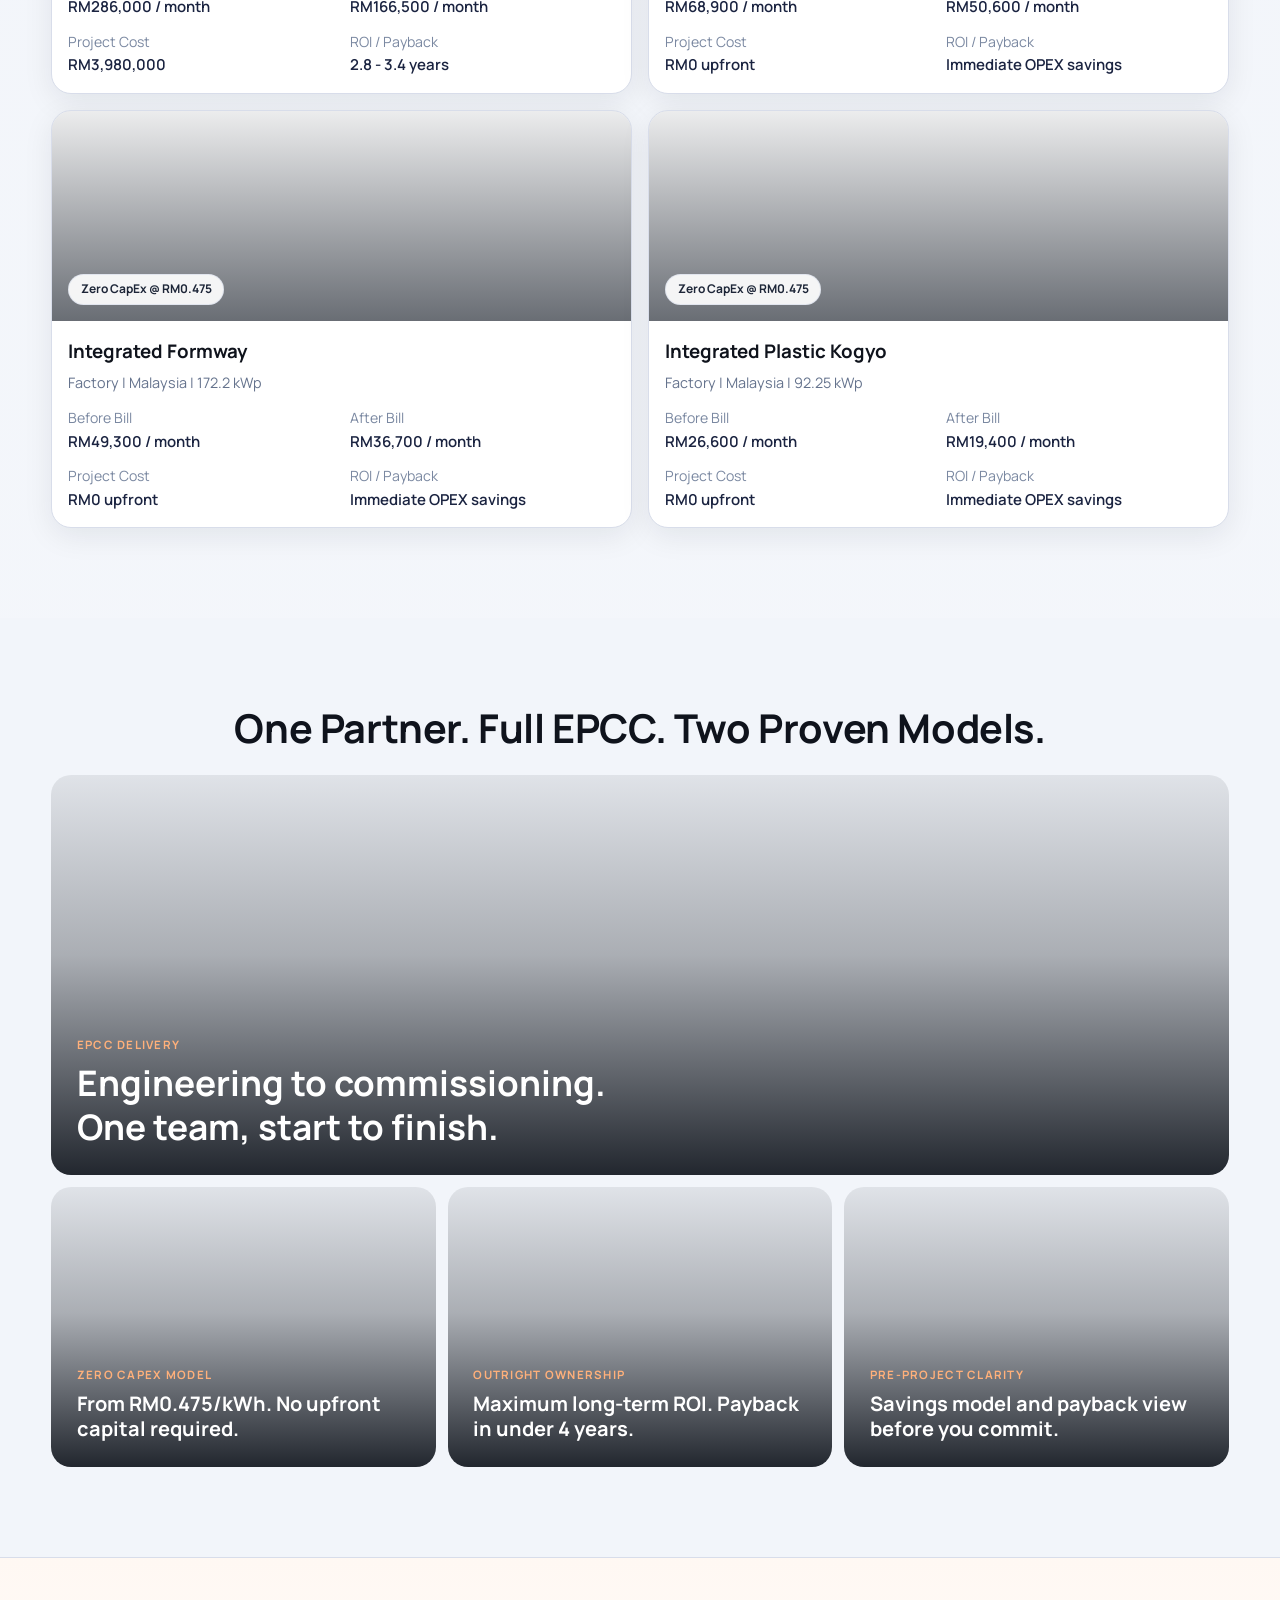
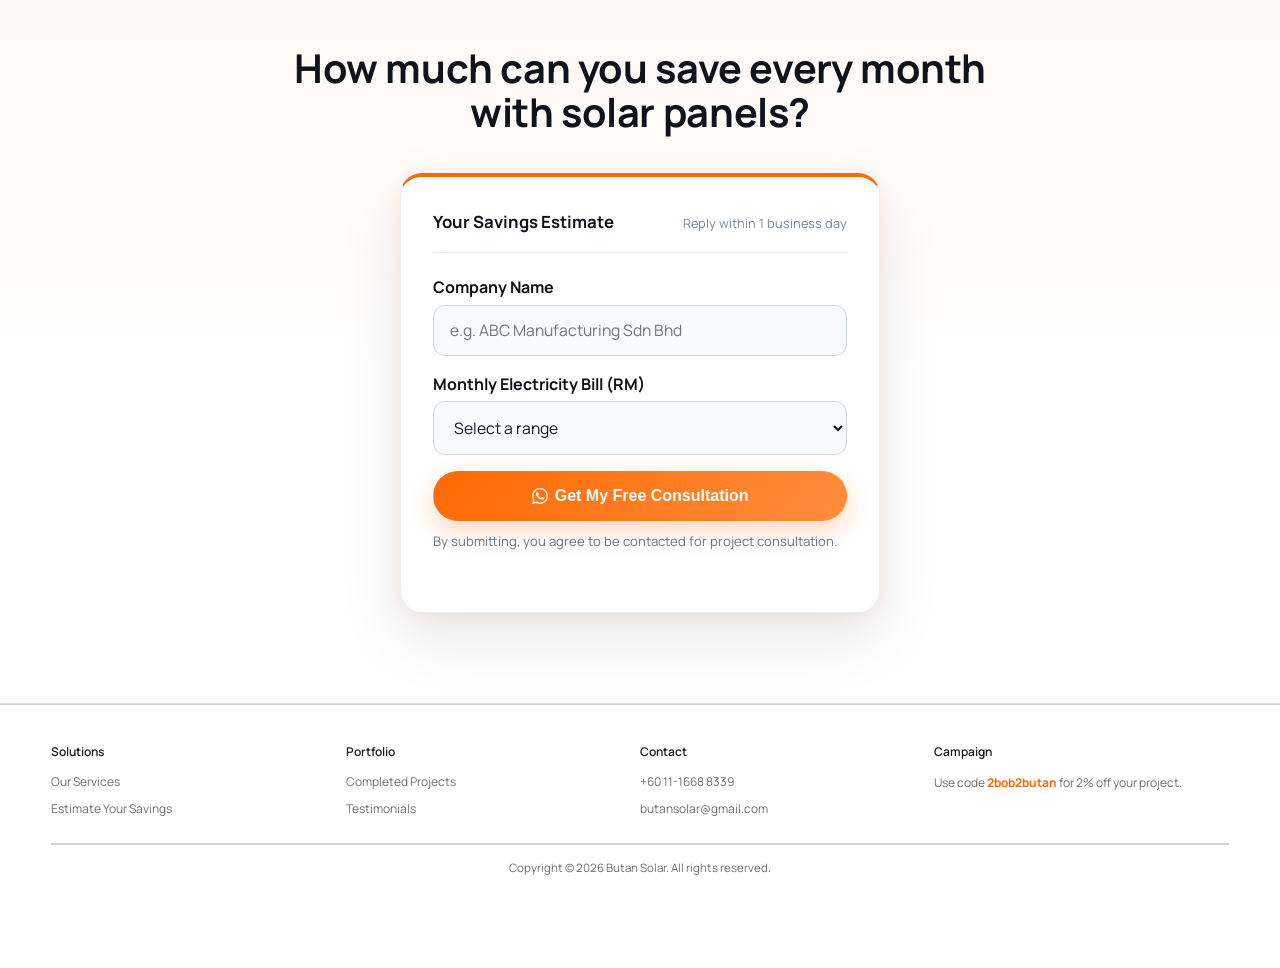
==== commit aebe1675: "Redesign lead form section and clean up footer content - Center lead form section heading and card w" ====
--- a/index.html
+++ b/index.html
@@ -138,35 +138,11 @@
     </section>
 
     <section class="section lead" id="lead-form">
-      <div class="container lead-grid">
-        <div class="lead-copy">
-          <p class="eyebrow">Ready to Evaluate Solar?</p>
-          <h2>Send Your Monthly Bill Range. We Reply with a Tailored EPCC Path.</h2>
-          <p>
-            Submit two details only. We will auto-format your request into WhatsApp and notify our team via email so follow-up starts quickly.
-          </p>
-          <div class="lead-trust-row">
-            <div class="lead-trust-item">
-              <strong>30+</strong>
-              <span>Years Experience</span>
-            </div>
-            <div class="lead-trust-item">
-              <strong>999 kWp</strong>
-              <span>Largest System</span>
-            </div>
-            <div class="lead-trust-item">
-              <strong>&lt; 4 yr</strong>
-              <span>Payback Period</span>
-            </div>
-          </div>
-          <div class="contact-pills">
-            <a href="tel:+601116688339">+60 11-1668 8339</a>
-            <a href="mailto:butansolar@gmail.com">butansolar@gmail.com</a>
-          </div>
-        </div>
+      <div class="container lead-centered">
+<h2 class="lead-heading">How much can you save every month with solar panels?</h2>
         <form class="lead-form reveal" id="solar-lead-form">
           <div class="lead-form-header">
-            <p class="lead-form-title">Free Solar Assessment</p>
+            <p class="lead-form-title">Your Savings Estimate</p>
             <p class="lead-form-sub">Reply within 1 business day</p>
           </div>
 
@@ -203,24 +179,18 @@
       <div class="footer-cols">
         <div class="footer-col">
           <p class="footer-col-head">Solutions</p>
-          <a href="#offer">Zero CapEx Model</a>
-          <a href="#offer">Outright Ownership</a>
-          <a href="#offer">EPCC Delivery</a>
-          <a href="#offer">Pre-Project Assessment</a>
+          <a href="#offer">Our Services</a>
           <a href="#lead-form">Estimate Your Savings</a>
         </div>
         <div class="footer-col">
           <p class="footer-col-head">Portfolio</p>
-          <a href="#projects">Featured Projects</a>
-          <a href="#clients">Client Portfolio</a>
+          <a href="#projects">Completed Projects</a>
           <a href="#testimonials">Testimonials</a>
         </div>
         <div class="footer-col">
           <p class="footer-col-head">Contact</p>
-          <a href="https://wa.me/601116688339" target="_blank" rel="noopener noreferrer">WhatsApp</a>
           <a href="tel:+601116688339">+60 11-1668 8339</a>
           <a href="mailto:butansolar@gmail.com">butansolar@gmail.com</a>
-          <a href="#lead-form">Free Consultation</a>
         </div>
         <div class="footer-col">
           <p class="footer-col-head">Campaign</p>
@@ -232,14 +202,6 @@
 
       <div class="footer-bottom">
         <p class="footer-copy">Copyright &copy; 2026 Butan Solar. All rights reserved.</p>
-        <div class="footer-legal">
-          <a href="#">Privacy Policy</a>
-          <span class="footer-pipe">|</span>
-          <a href="#">Terms of Use</a>
-          <span class="footer-pipe">|</span>
-          <a href="mailto:butansolar@gmail.com">Contact Us</a>
-        </div>
-        <p class="footer-region">Malaysia</p>
       </div>
     </div>
   </footer>
--- a/styles.css
+++ b/styles.css
@@ -535,16 +535,48 @@
 }
 
 .lead {
-  background: #ffffff;
+  background: linear-gradient(180deg, #fff8f3 0%, #ffffff 55%);
   border-top: 1px solid var(--line);
   border-bottom: 1px solid var(--line);
 }
 
-.lead-grid {
-  display: grid;
-  grid-template-columns: 1.06fr 0.94fr;
-  gap: 3rem;
-  align-items: center;
+.lead-centered {
+  display: flex;
+  flex-direction: column;
+  align-items: center;
+  text-align: center;
+  gap: 2.4rem;
+}
+
+.lead-eyebrow {
+  display: inline-flex;
+  align-items: center;
+  gap: 0.45rem;
+  padding: 0.35rem 0.9rem;
+  background: var(--accent-soft);
+  border: 1px solid rgba(255, 105, 0, 0.2);
+  border-radius: 999px;
+  font-size: 0.75rem;
+  font-weight: 700;
+  letter-spacing: 0.08em;
+  text-transform: uppercase;
+  color: var(--accent-strong);
+  margin-bottom: -0.8rem;
+}
+
+.lead-eyebrow::before {
+  content: '';
+  display: inline-block;
+  width: 6px;
+  height: 6px;
+  background: var(--accent);
+  border-radius: 50%;
+}
+
+.lead-heading {
+  margin: 0;
+  max-width: 700px;
+  text-align: center;
 }
 
 .offer-bento {
@@ -652,12 +684,16 @@
 }
 
 .lead-form {
-  border: 1px solid #e2e7f2;
+  border: 1px solid #e8edf7;
   border-top: 4px solid var(--accent);
-  border-radius: 20px;
+  border-radius: 22px;
   background: #ffffff;
-  box-shadow: 0 20px 60px rgba(14, 23, 40, 0.12), 0 4px 16px rgba(255, 105, 0, 0.08);
-  padding: 1.8rem;
+  box-shadow: 0 24px 64px rgba(14, 23, 40, 0.10), 0 4px 16px rgba(255, 105, 0, 0.09);
+  padding: 2rem;
+  width: 100%;
+  max-width: 480px;
+  margin: 0 auto;
+  text-align: left;
 }
 
 .lead-form-header {
@@ -722,9 +758,9 @@
 .estimate-display {
   margin: 1.25rem 0;
   padding: 1rem 1.1rem;
-  background: #f4f7ff;
-  border: 1px solid #d6e0ff;
-  border-radius: 10px;
+  background: #fff6ef;
+  border: 1px solid rgba(255, 105, 0, 0.18);
+  border-radius: 12px;
   display: flex;
   flex-direction: column;
   gap: 0.5rem;
@@ -739,7 +775,7 @@
   font-weight: 600;
   text-transform: uppercase;
   letter-spacing: 0.05em;
-  color: #7a8aaa;
+  color: var(--accent-strong);
   margin: 0;
 }
 
@@ -838,7 +874,7 @@
 .footer-bottom {
   display: flex;
   align-items: center;
-  justify-content: space-between;
+  justify-content: center;
   flex-wrap: wrap;
   gap: 0.5rem 1rem;
   padding: 0.88rem 0 5.7rem;
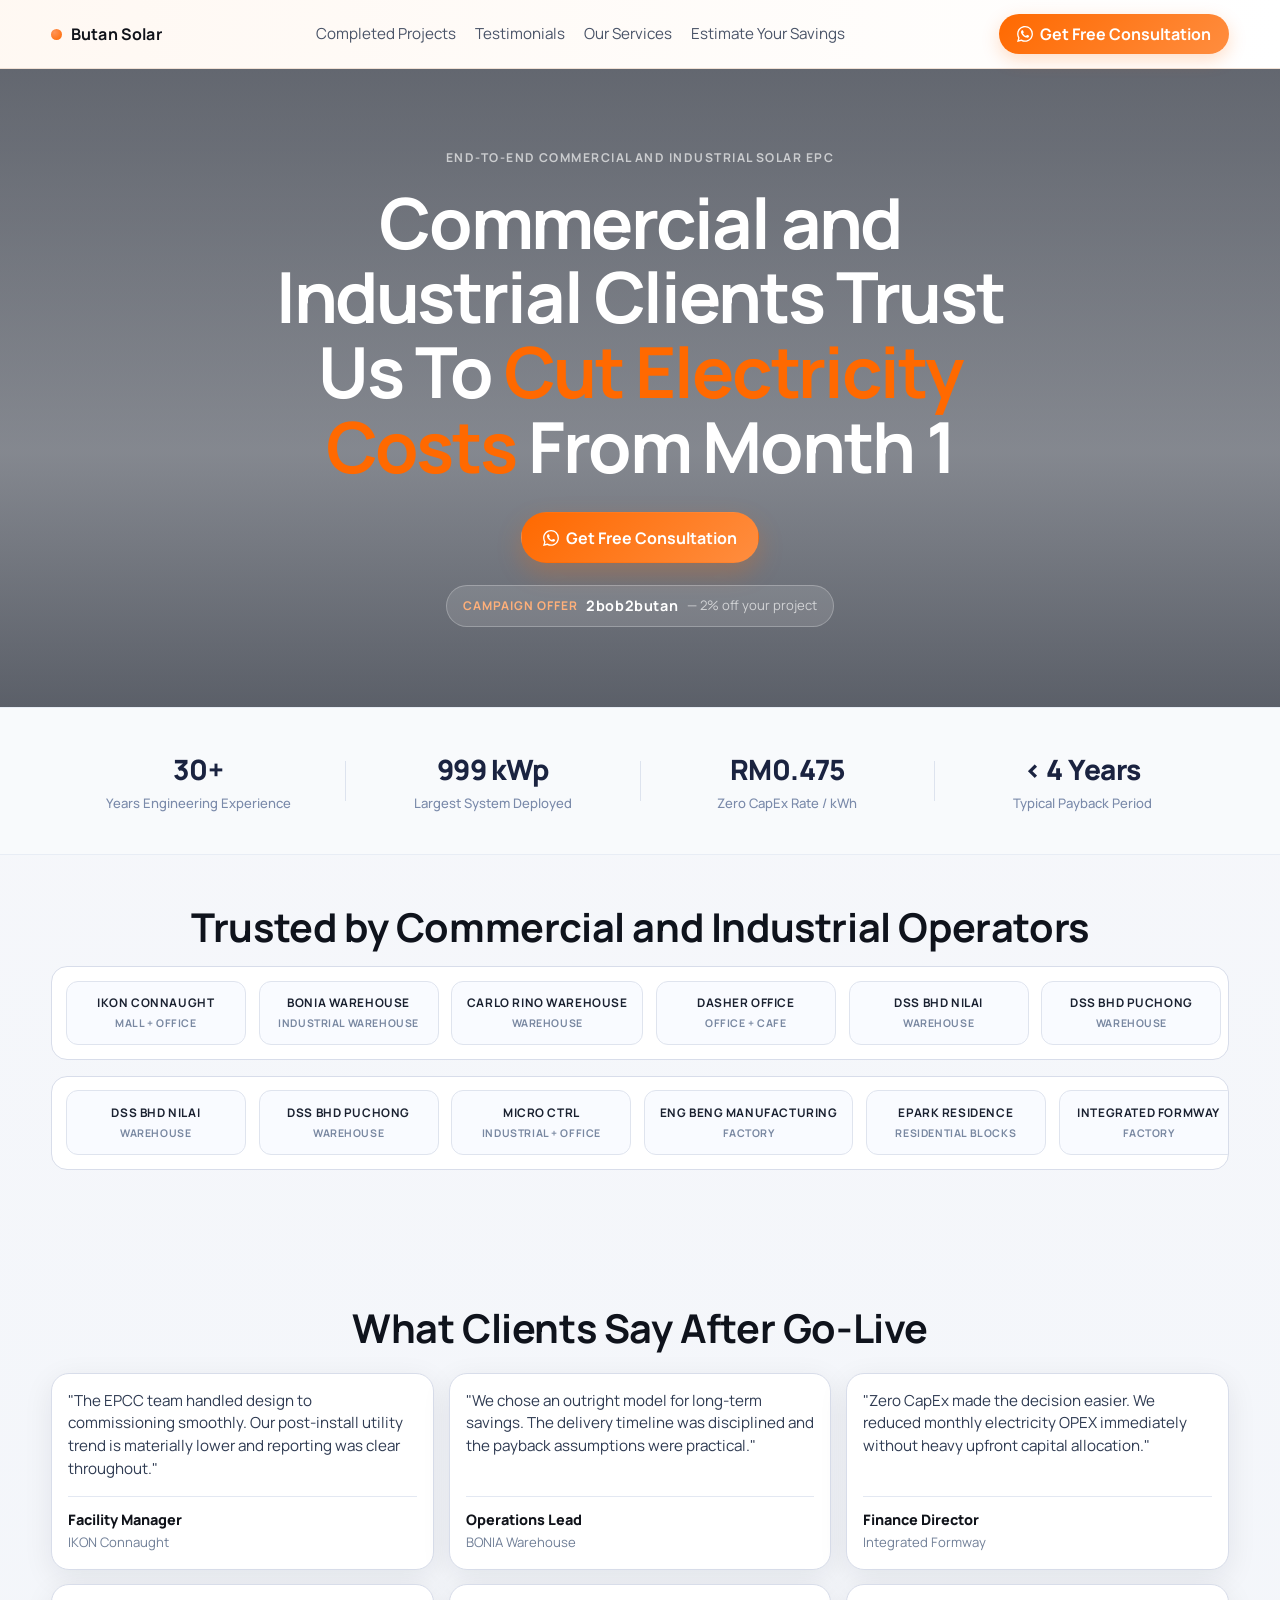
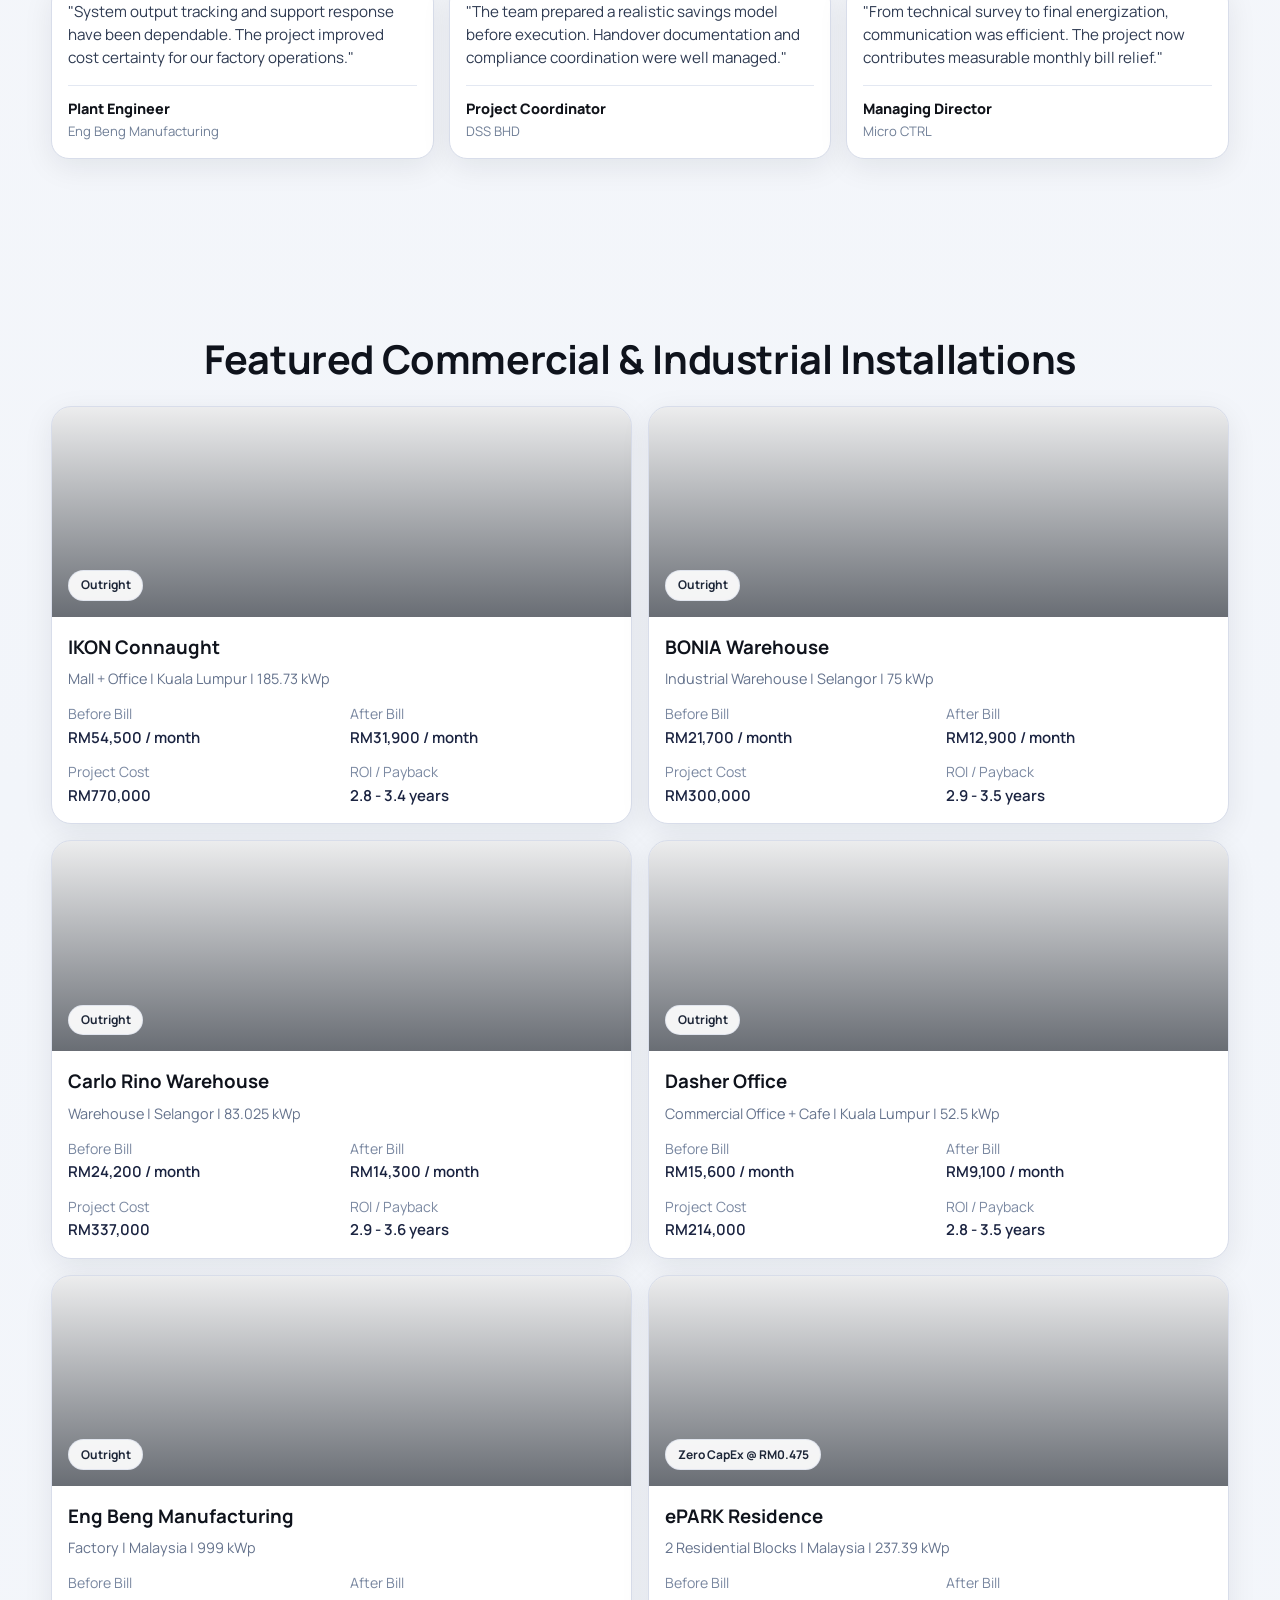
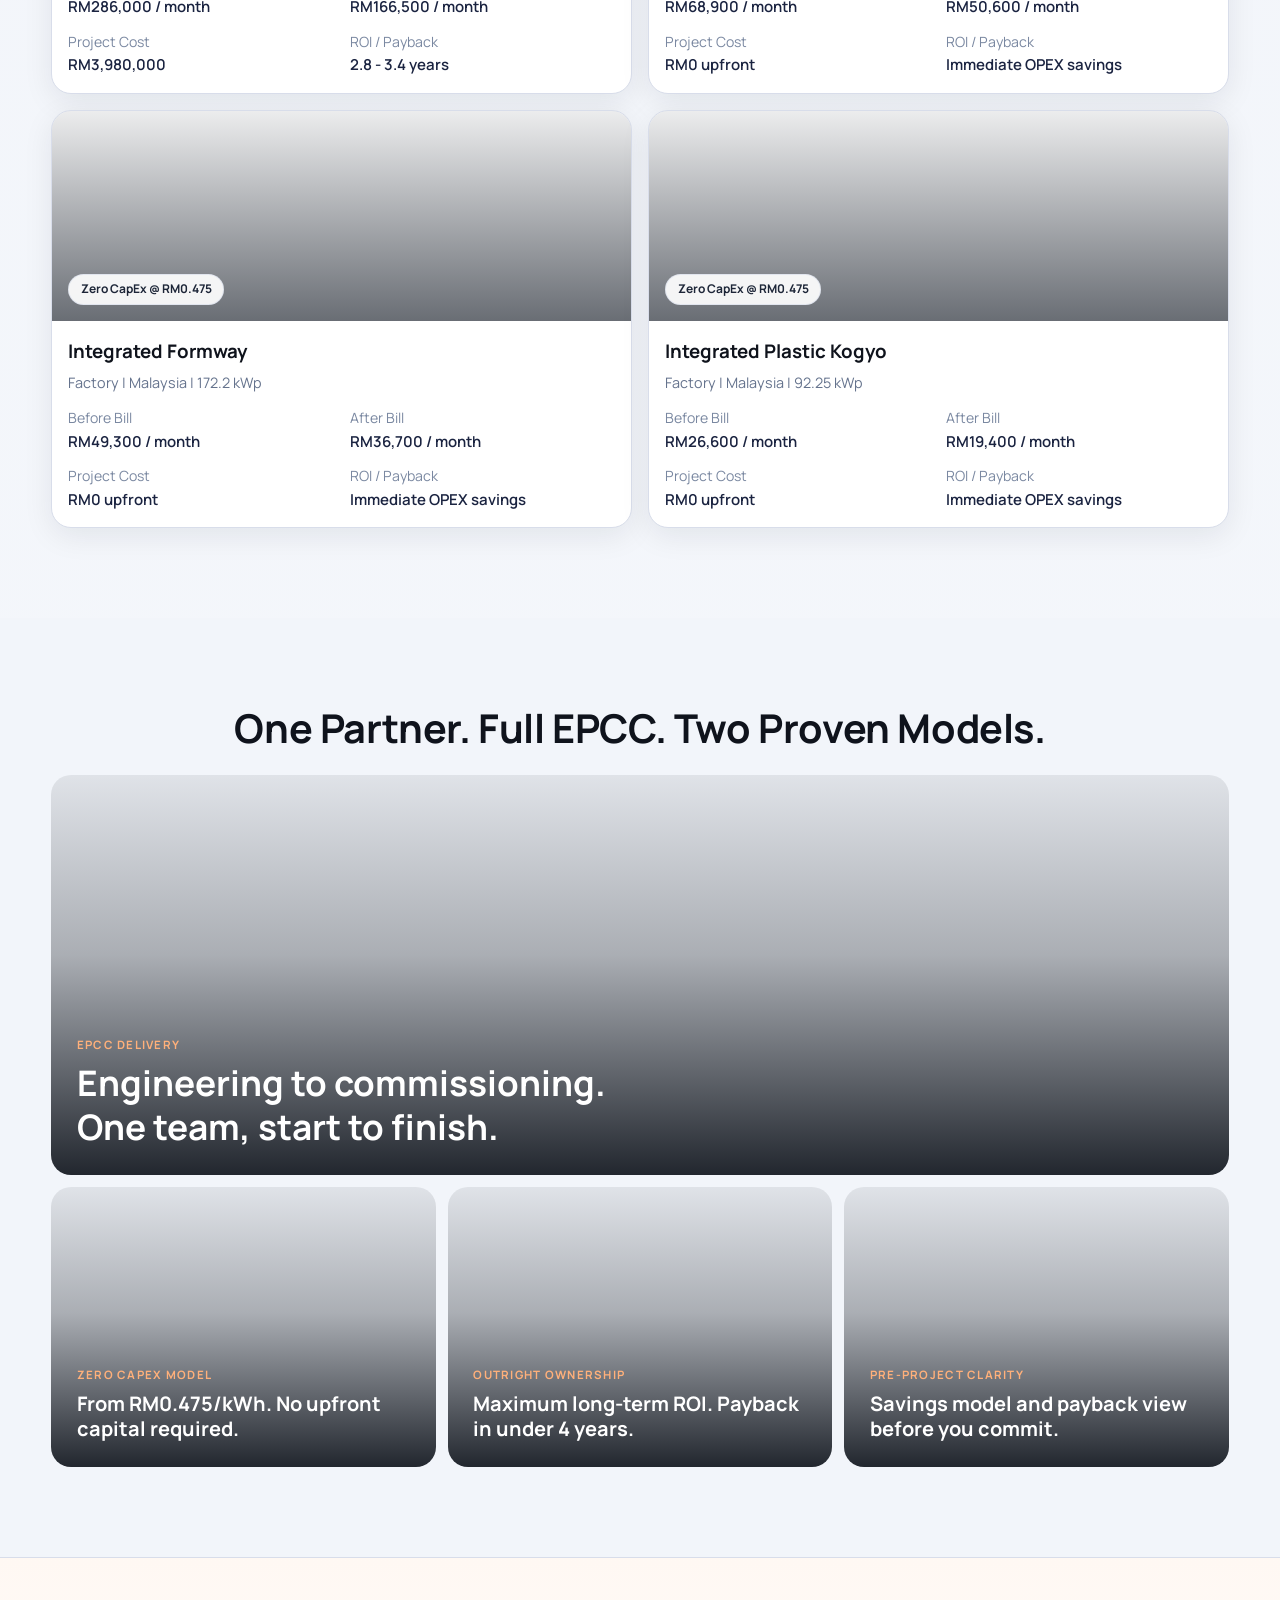
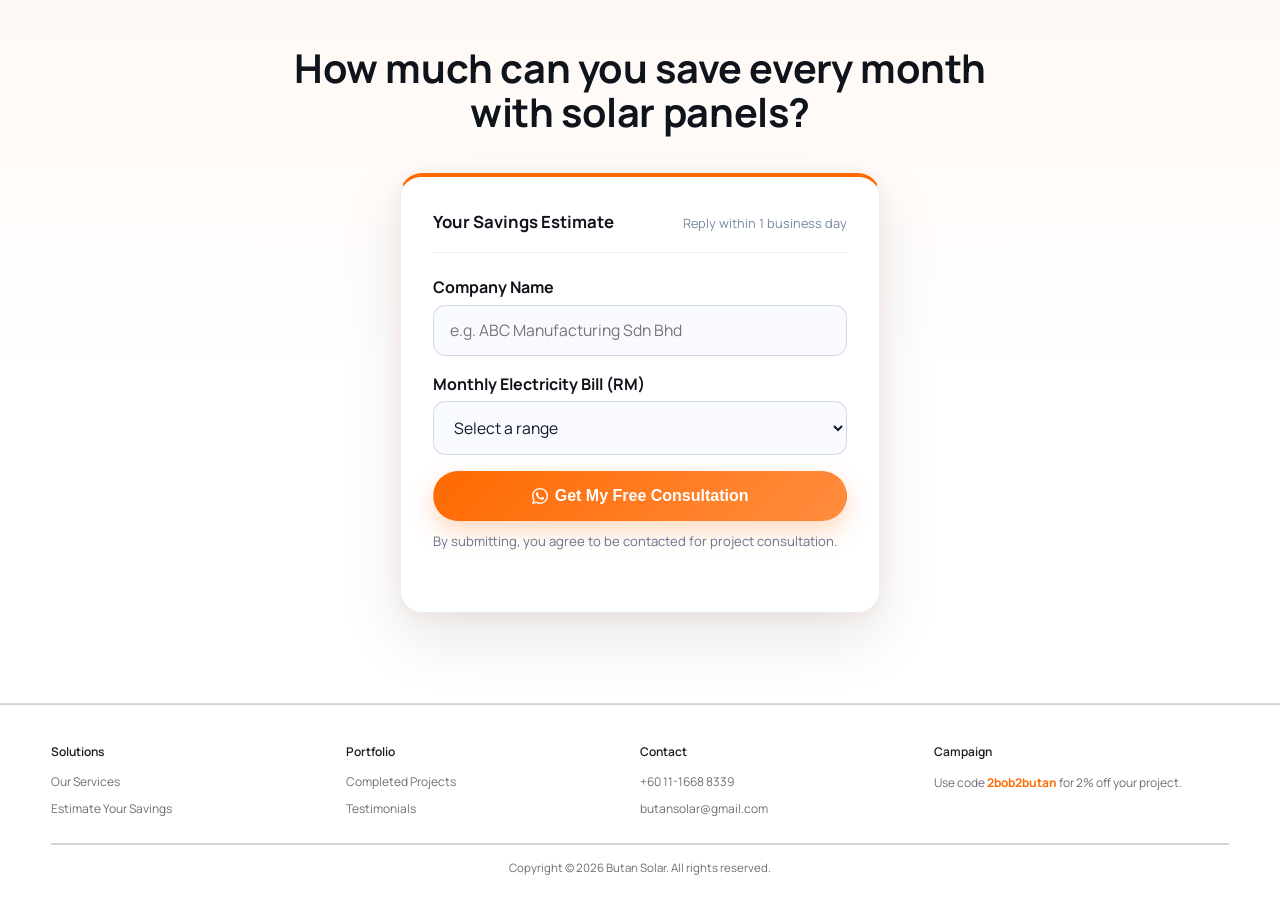
==== commit fb14263e: "Mobile optimisation: hamburger nav, sub-pages, layout fixes - Add hamburger menu (mobile-only) with " ====
--- a/index.html
+++ b/index.html
@@ -24,8 +24,22 @@
         <a href="#lead-form">Estimate Your Savings</a>
       </nav>
       <a class="nav-cta" href="https://wa.me/601116688339" target="_blank" rel="noopener noreferrer"><svg class="wa-icon" xmlns="http://www.w3.org/2000/svg" viewBox="0 0 24 24" fill="currentColor"><path d="M17.472 14.382c-.297-.149-1.758-.867-2.03-.967-.273-.099-.471-.148-.67.15-.197.297-.767.966-.94 1.164-.173.199-.347.223-.644.075-.297-.15-1.255-.463-2.39-1.475-.883-.788-1.48-1.761-1.653-2.059-.173-.297-.018-.458.13-.606.134-.133.298-.347.446-.52.149-.174.198-.298.298-.497.099-.198.05-.371-.025-.52-.075-.149-.669-1.612-.916-2.207-.242-.579-.487-.5-.669-.51-.173-.008-.371-.01-.57-.01-.198 0-.52.074-.792.372-.272.297-1.04 1.016-1.04 2.479 0 1.462 1.065 2.875 1.213 3.074.149.198 2.096 3.2 5.077 4.487.709.306 1.262.489 1.694.625.712.227 1.36.195 1.871.118.571-.085 1.758-.719 2.006-1.413.248-.694.248-1.289.173-1.413-.074-.124-.272-.198-.57-.347m-5.421 7.403h-.004a9.87 9.87 0 01-5.031-1.378l-.361-.214-3.741.982.998-3.648-.235-.374a9.86 9.86 0 01-1.51-5.26c.001-5.45 4.436-9.884 9.888-9.884 2.64 0 5.122 1.03 6.988 2.898a9.825 9.825 0 012.893 6.994c-.003 5.45-4.437 9.884-9.885 9.884m8.413-18.297A11.815 11.815 0 0012.05 0C5.495 0 .16 5.335.157 11.892c0 2.096.547 4.142 1.588 5.945L.057 24l6.305-1.654a11.882 11.882 0 005.683 1.448h.005c6.554 0 11.89-5.335 11.893-11.893a11.821 11.821 0 00-3.48-8.413z"/></svg>Get Free Consultation</a>
+      <button class="hamburger-btn" id="hamburger-btn" aria-label="Open menu" aria-expanded="false">
+        <span></span>
+        <span></span>
+        <span></span>
+      </button>
     </div>
   </header>
+
+  <div class="mobile-nav-overlay" id="mobile-nav-overlay" aria-hidden="true">
+    <nav class="mobile-nav-links">
+      <a href="projects.html">Completed Projects</a>
+      <a href="testimonials.html">Testimonials</a>
+      <a href="#offer">Our Services</a>
+      <a href="#lead-form">Estimate Your Savings</a>
+    </nav>
+  </div>
 
   <main>
     <section class="hero" id="overview">
--- a/styles.css
+++ b/styles.css
@@ -877,7 +877,7 @@
   justify-content: center;
   flex-wrap: wrap;
   gap: 0.5rem 1rem;
-  padding: 0.88rem 0 5.7rem;
+  padding: 0.88rem 0 1.5rem;
   font-size: 0.72rem;
   color: #6e6e73;
   border-top: 1px solid #d2d2d7;
@@ -931,6 +931,7 @@
   border-top: 1px solid #d5dce9;
   background: rgba(255, 255, 255, 0.98);
   backdrop-filter: blur(8px);
+  padding-bottom: env(safe-area-inset-bottom, 0);
 }
 
 .mobile-btn {
@@ -949,6 +950,89 @@
   background: linear-gradient(135deg, var(--accent), #ff8f43);
 }
 
+.hamburger-btn {
+  display: none;
+}
+
+.mobile-nav-overlay {
+  display: none;
+}
+
+@media (max-width: 820px) {
+  .nav-cta {
+    display: none;
+  }
+
+  .hamburger-btn {
+    display: flex;
+    flex-direction: column;
+    justify-content: center;
+    gap: 5px;
+    background: none;
+    border: none;
+    cursor: pointer;
+    padding: 6px;
+    flex-shrink: 0;
+  }
+
+  .hamburger-btn span {
+    display: block;
+    width: 22px;
+    height: 2px;
+    background: var(--ink);
+    border-radius: 2px;
+    transition: transform 200ms ease, opacity 200ms ease;
+  }
+
+  .hamburger-btn.is-open span:nth-child(1) {
+    transform: translateY(7px) rotate(45deg);
+  }
+
+  .hamburger-btn.is-open span:nth-child(2) {
+    opacity: 0;
+  }
+
+  .hamburger-btn.is-open span:nth-child(3) {
+    transform: translateY(-7px) rotate(-45deg);
+  }
+
+  .mobile-nav-overlay {
+    position: fixed;
+    top: 68px;
+    left: 0;
+    right: 0;
+    bottom: 0;
+    z-index: 55;
+    background: rgba(255, 255, 255, 0.98);
+    backdrop-filter: blur(10px);
+    padding: 1.5rem;
+    flex-direction: column;
+    overflow-y: auto;
+  }
+
+  .mobile-nav-overlay.is-open {
+    display: flex;
+  }
+
+  .mobile-nav-links {
+    display: flex;
+    flex-direction: column;
+  }
+
+  .mobile-nav-links a {
+    font-size: 1.35rem;
+    font-weight: 700;
+    color: var(--ink);
+    padding: 1rem 0;
+    border-bottom: 1px solid var(--line);
+    transition: color 150ms ease;
+  }
+
+  .mobile-nav-links a:hover {
+    color: var(--accent);
+  }
+}
+
 .reveal {
   opacity: 0;
   transform: translateY(18px);
@@ -1002,6 +1086,7 @@
     flex-direction: column;
     align-items: flex-start;
     gap: 0.3rem;
+    padding-bottom: 5.7rem;
   }
 
   .desktop-nav,
@@ -1009,6 +1094,10 @@
     display: none;
   }
 
+  .nav-cta {
+    font-size: 0.88rem;
+    padding: 0.48rem 0.9rem;
+  }
 
   .section {
     padding: 3.9rem 0;
@@ -1042,6 +1131,11 @@
     font-size: 0.69rem;
   }
 
+  .promo-badge {
+    flex-wrap: wrap;
+    justify-content: center;
+  }
+
   .mobile-sticky-cta {
     display: grid;
   }
@@ -1049,11 +1143,38 @@
 
 @media (max-width: 560px) {
   .hero {
-    padding-top: 4rem;
+    padding: 3rem 0 2.5rem;
+  }
+
+  .trust-band {
+    padding: 1.2rem 0;
+  }
+
+  .section {
+    padding: 2.8rem 0;
   }
 
   .trust-item {
-    flex: 1 1 100%;
+    flex: 1 1 0;
+    min-width: 0;
+    padding: 0.25rem 0.25rem;
+  }
+
+  .trust-item h4 {
+    font-size: 1.1rem;
+  }
+
+  .trust-kicker {
+    font-size: 0.62rem;
+  }
+
+  .footer-cols {
+    grid-template-columns: 1fr;
+    gap: 1.2rem;
+  }
+
+  .lead-centered {
+    gap: 1.5rem;
   }
 
   .btn {
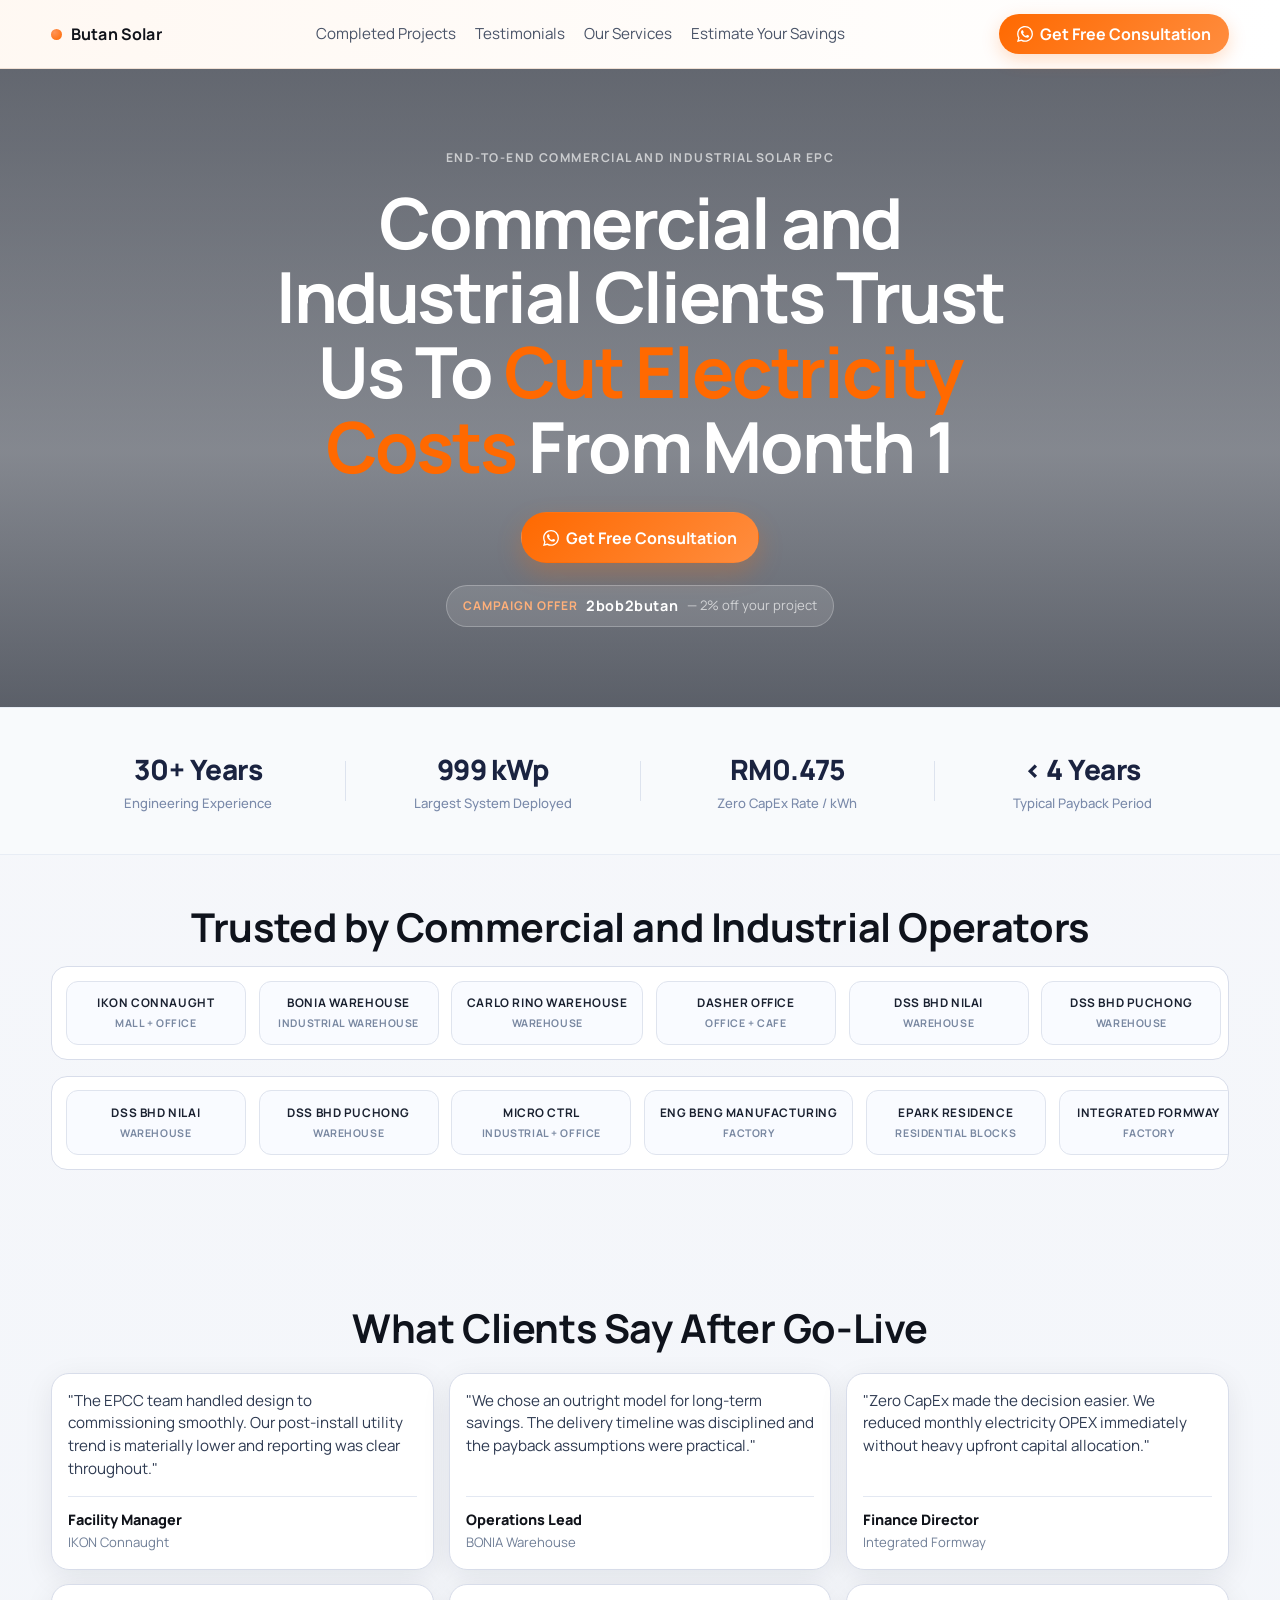
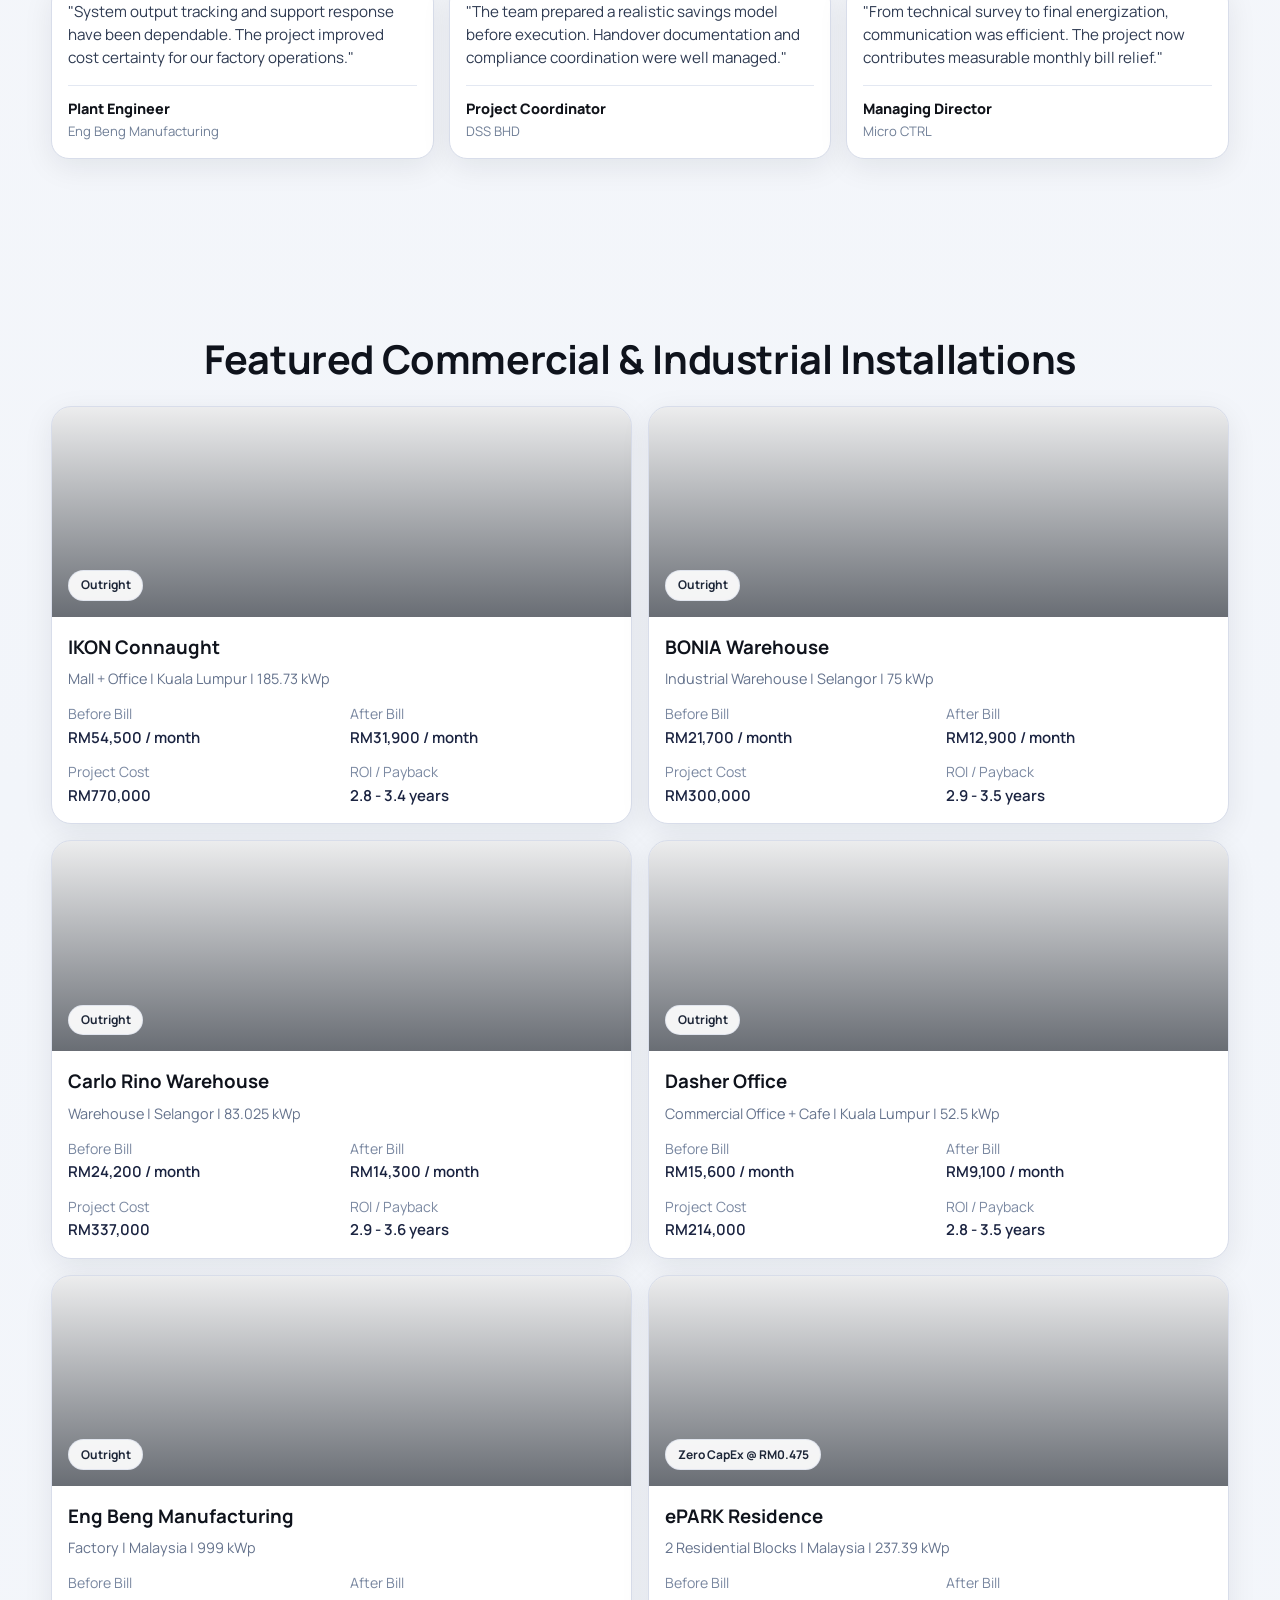
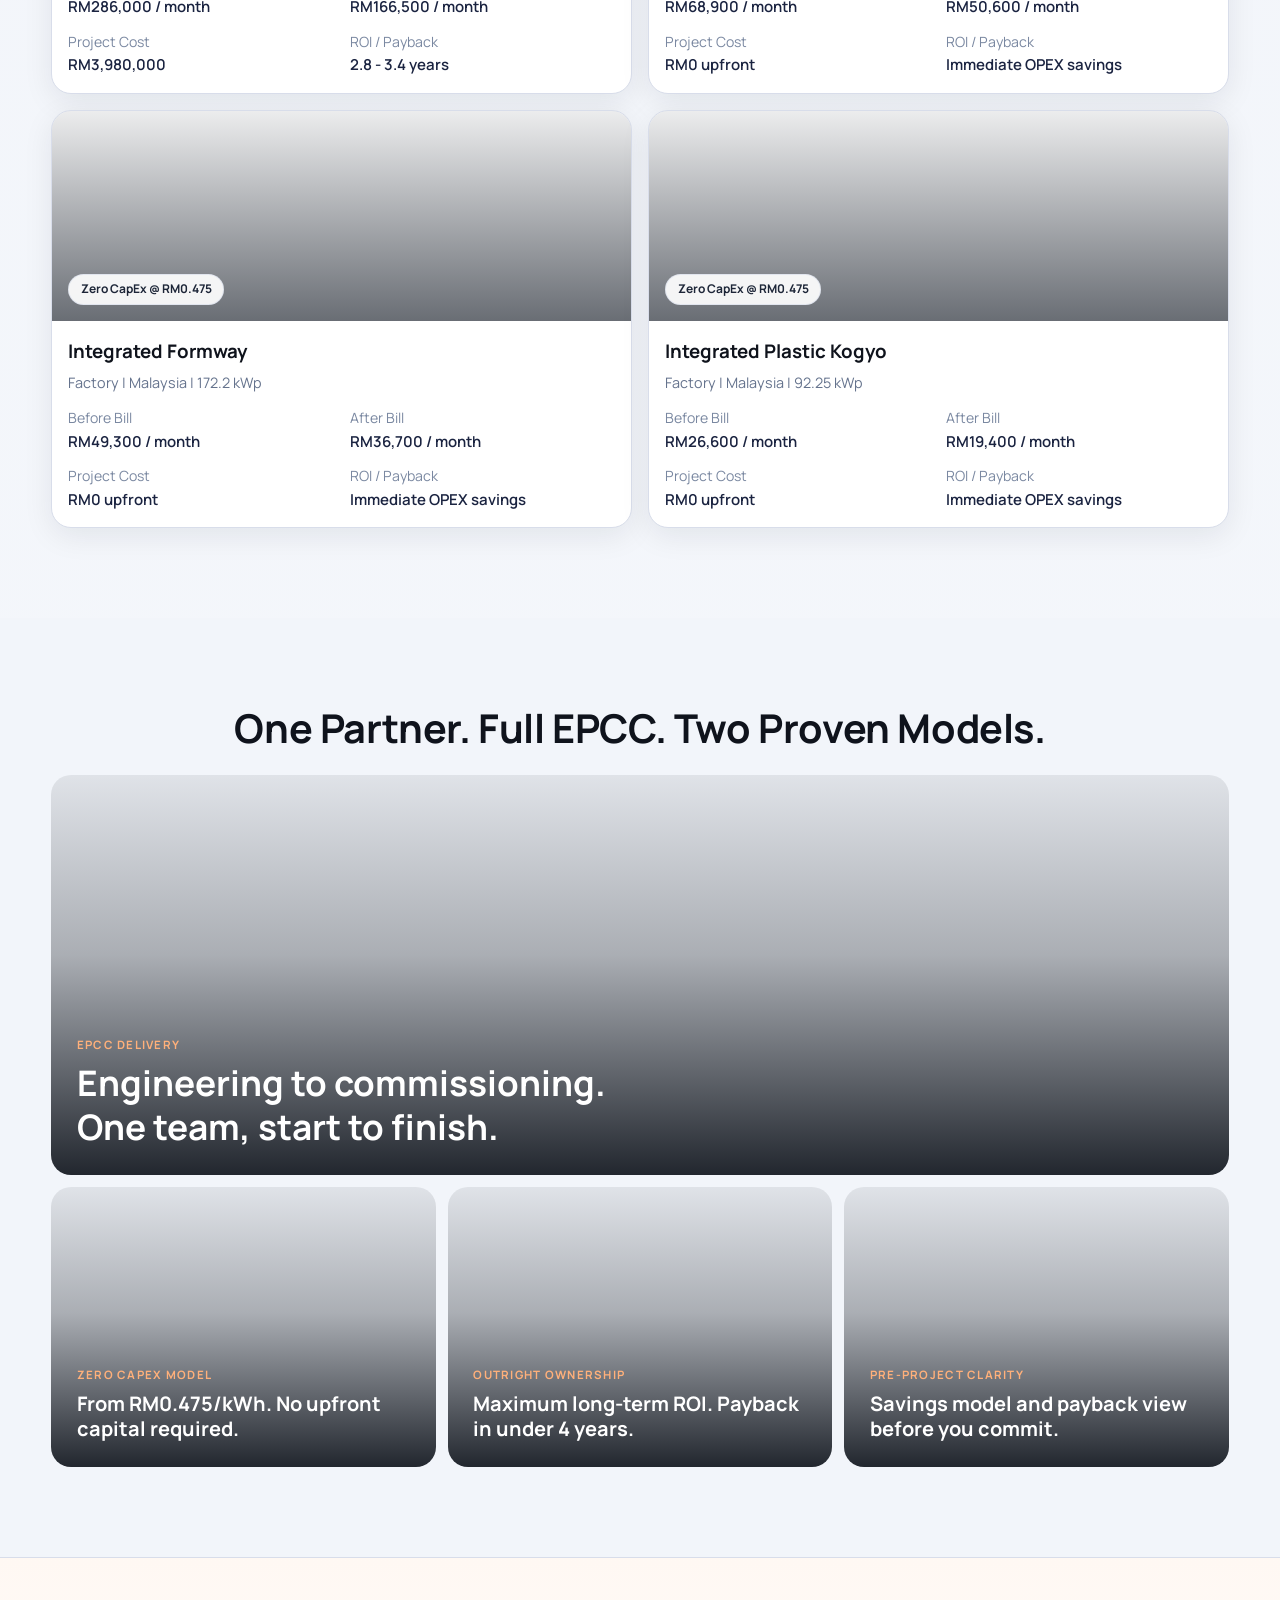
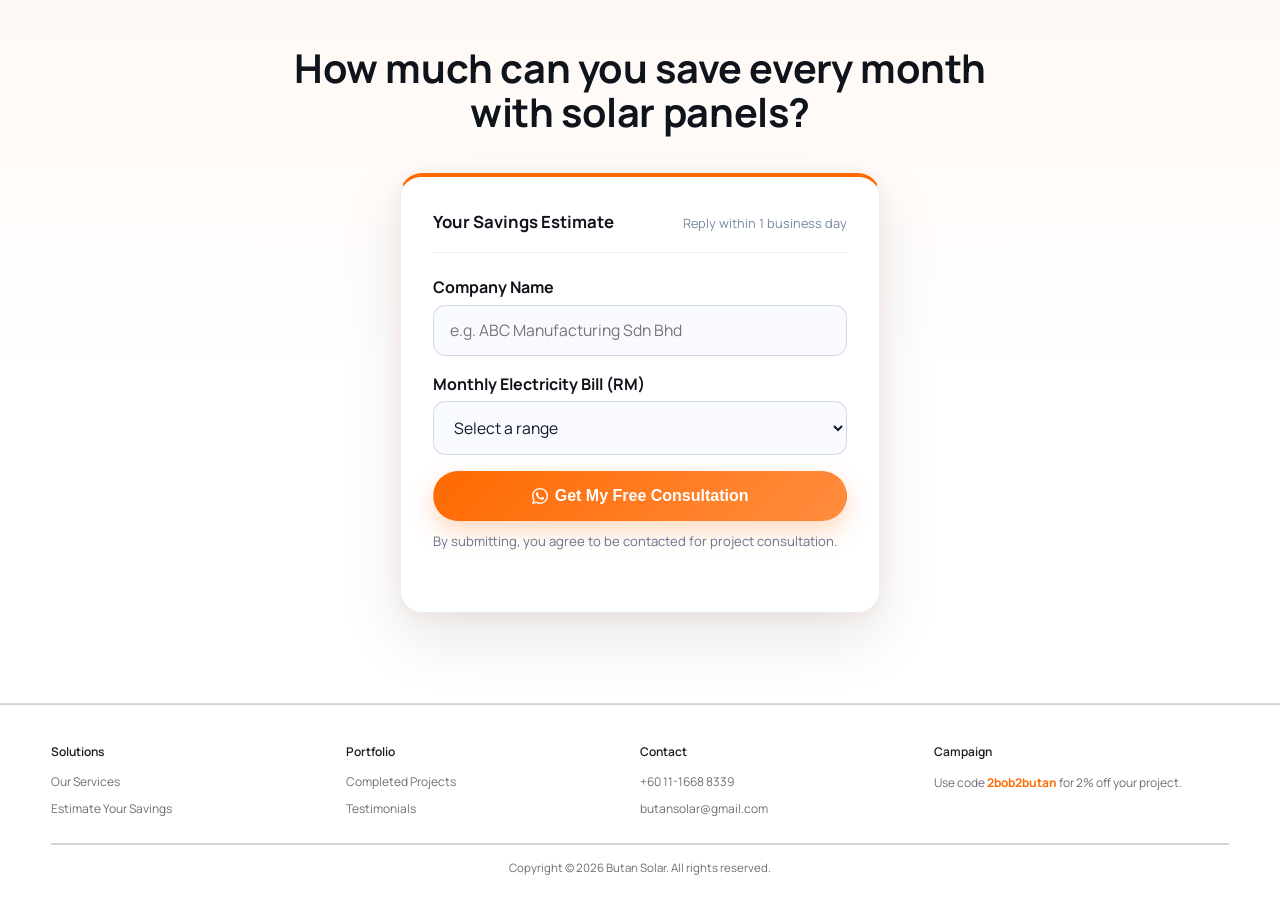
==== commit c1f779ab: "Fix mobile display issues across all pages - Change trust band to "30+ Years" / "Engineering Experie" ====
--- a/index.html
+++ b/index.html
@@ -10,7 +10,7 @@
   <link href="https://fonts.googleapis.com/css2?family=Manrope:wght@400;500;600;700;800&display=swap" rel="stylesheet">
   <link rel="stylesheet" href="./styles.css">
 </head>
-<body>
+<body class="page-home">
   <header class="topbar">
     <div class="container topbar-inner">
       <a href="#" class="brand">
@@ -36,8 +36,8 @@
     <nav class="mobile-nav-links">
       <a href="projects.html">Completed Projects</a>
       <a href="testimonials.html">Testimonials</a>
-      <a href="#offer">Our Services</a>
-      <a href="#lead-form">Estimate Your Savings</a>
+      <a href="services.html">Our Services</a>
+      <a href="savings.html">Estimate Your Savings</a>
     </nav>
   </div>
 
@@ -47,7 +47,8 @@
         <p class="eyebrow">End-to-end commercial and industrial solar EPC</p>
         <h1>Commercial and Industrial Clients Trust Us To <em class="h1-accent">Cut Electricity Costs</em> From Month 1</h1>
         <div class="hero-cta">
-          <a class="btn btn-primary" href="#lead-form"><svg class="wa-icon" xmlns="http://www.w3.org/2000/svg" viewBox="0 0 24 24" fill="currentColor"><path d="M17.472 14.382c-.297-.149-1.758-.867-2.03-.967-.273-.099-.471-.148-.67.15-.197.297-.767.966-.94 1.164-.173.199-.347.223-.644.075-.297-.15-1.255-.463-2.39-1.475-.883-.788-1.48-1.761-1.653-2.059-.173-.297-.018-.458.13-.606.134-.133.298-.347.446-.52.149-.174.198-.298.298-.497.099-.198.05-.371-.025-.52-.075-.149-.669-1.612-.916-2.207-.242-.579-.487-.5-.669-.51-.173-.008-.371-.01-.57-.01-.198 0-.52.074-.792.372-.272.297-1.04 1.016-1.04 2.479 0 1.462 1.065 2.875 1.213 3.074.149.198 2.096 3.2 5.077 4.487.709.306 1.262.489 1.694.625.712.227 1.36.195 1.871.118.571-.085 1.758-.719 2.006-1.413.248-.694.248-1.289.173-1.413-.074-.124-.272-.198-.57-.347m-5.421 7.403h-.004a9.87 9.87 0 01-5.031-1.378l-.361-.214-3.741.982.998-3.648-.235-.374a9.86 9.86 0 01-1.51-5.26c.001-5.45 4.436-9.884 9.888-9.884 2.64 0 5.122 1.03 6.988 2.898a9.825 9.825 0 012.893 6.994c-.003 5.45-4.437 9.884-9.885 9.884m8.413-18.297A11.815 11.815 0 0012.05 0C5.495 0 .16 5.335.157 11.892c0 2.096.547 4.142 1.588 5.945L.057 24l6.305-1.654a11.882 11.882 0 005.683 1.448h.005c6.554 0 11.89-5.335 11.893-11.893a11.821 11.821 0 00-3.48-8.413z"/></svg>Get Free Consultation</a>
+          <a class="btn btn-primary hero-cta-desktop" href="#lead-form"><svg class="wa-icon" xmlns="http://www.w3.org/2000/svg" viewBox="0 0 24 24" fill="currentColor"><path d="M17.472 14.382c-.297-.149-1.758-.867-2.03-.967-.273-.099-.471-.148-.67.15-.197.297-.767.966-.94 1.164-.173.199-.347.223-.644.075-.297-.15-1.255-.463-2.39-1.475-.883-.788-1.48-1.761-1.653-2.059-.173-.297-.018-.458.13-.606.134-.133.298-.347.446-.52.149-.174.198-.298.298-.497.099-.198.05-.371-.025-.52-.075-.149-.669-1.612-.916-2.207-.242-.579-.487-.5-.669-.51-.173-.008-.371-.01-.57-.01-.198 0-.52.074-.792.372-.272.297-1.04 1.016-1.04 2.479 0 1.462 1.065 2.875 1.213 3.074.149.198 2.096 3.2 5.077 4.487.709.306 1.262.489 1.694.625.712.227 1.36.195 1.871.118.571-.085 1.758-.719 2.006-1.413.248-.694.248-1.289.173-1.413-.074-.124-.272-.198-.57-.347m-5.421 7.403h-.004a9.87 9.87 0 01-5.031-1.378l-.361-.214-3.741.982.998-3.648-.235-.374a9.86 9.86 0 01-1.51-5.26c.001-5.45 4.436-9.884 9.888-9.884 2.64 0 5.122 1.03 6.988 2.898a9.825 9.825 0 012.893 6.994c-.003 5.45-4.437 9.884-9.885 9.884m8.413-18.297A11.815 11.815 0 0012.05 0C5.495 0 .16 5.335.157 11.892c0 2.096.547 4.142 1.588 5.945L.057 24l6.305-1.654a11.882 11.882 0 005.683 1.448h.005c6.554 0 11.89-5.335 11.893-11.893a11.821 11.821 0 00-3.48-8.413z"/></svg>Get Free Consultation</a>
+          <a class="btn btn-primary hero-cta-mobile" href="https://wa.me/601116688339" target="_blank" rel="noopener noreferrer"><svg class="wa-icon" xmlns="http://www.w3.org/2000/svg" viewBox="0 0 24 24" fill="currentColor"><path d="M17.472 14.382c-.297-.149-1.758-.867-2.03-.967-.273-.099-.471-.148-.67.15-.197.297-.767.966-.94 1.164-.173.199-.347.223-.644.075-.297-.15-1.255-.463-2.39-1.475-.883-.788-1.48-1.761-1.653-2.059-.173-.297-.018-.458.13-.606.134-.133.298-.347.446-.52.149-.174.198-.298.298-.497.099-.198.05-.371-.025-.52-.075-.149-.669-1.612-.916-2.207-.242-.579-.487-.5-.669-.51-.173-.008-.371-.01-.57-.01-.198 0-.52.074-.792.372-.272.297-1.04 1.016-1.04 2.479 0 1.462 1.065 2.875 1.213 3.074.149.198 2.096 3.2 5.077 4.487.709.306 1.262.489 1.694.625.712.227 1.36.195 1.871.118.571-.085 1.758-.719 2.006-1.413.248-.694.248-1.289.173-1.413-.074-.124-.272-.198-.57-.347m-5.421 7.403h-.004a9.87 9.87 0 01-5.031-1.378l-.361-.214-3.741.982.998-3.648-.235-.374a9.86 9.86 0 01-1.51-5.26c.001-5.45 4.436-9.884 9.888-9.884 2.64 0 5.122 1.03 6.988 2.898a9.825 9.825 0 012.893 6.994c-.003 5.45-4.437 9.884-9.885 9.884m8.413-18.297A11.815 11.815 0 0012.05 0C5.495 0 .16 5.335.157 11.892c0 2.096.547 4.142 1.588 5.945L.057 24l6.305-1.654a11.882 11.882 0 005.683 1.448h.005c6.554 0 11.89-5.335 11.893-11.893a11.821 11.821 0 00-3.48-8.413z"/></svg>Get Free Consultation</a>
         </div>
         <div class="promo-badge">
           <span class="promo-label">Campaign Offer</span>
@@ -60,8 +61,8 @@
     <section class="trust-band">
       <div class="container trust-items">
         <div class="trust-item">
-          <h4>30+</h4>
-          <p class="trust-kicker">Years Engineering Experience</p>
+          <h4>30+ Years</h4>
+          <p class="trust-kicker">Engineering Experience</p>
         </div>
         <div class="trust-divider"></div>
         <div class="trust-item">
@@ -183,8 +184,7 @@
   </main>
 
   <div class="mobile-sticky-cta">
-    <a href="tel:+601116688339" class="mobile-btn mobile-call">Call</a>
-    <a href="https://wa.me/601116688339" class="mobile-btn mobile-wa" target="_blank" rel="noopener noreferrer"><svg class="wa-icon" xmlns="http://www.w3.org/2000/svg" viewBox="0 0 24 24" fill="currentColor"><path d="M17.472 14.382c-.297-.149-1.758-.867-2.03-.967-.273-.099-.471-.148-.67.15-.197.297-.767.966-.94 1.164-.173.199-.347.223-.644.075-.297-.15-1.255-.463-2.39-1.475-.883-.788-1.48-1.761-1.653-2.059-.173-.297-.018-.458.13-.606.134-.133.298-.347.446-.52.149-.174.198-.298.298-.497.099-.198.05-.371-.025-.52-.075-.149-.669-1.612-.916-2.207-.242-.579-.487-.5-.669-.51-.173-.008-.371-.01-.57-.01-.198 0-.52.074-.792.372-.272.297-1.04 1.016-1.04 2.479 0 1.462 1.065 2.875 1.213 3.074.149.198 2.096 3.2 5.077 4.487.709.306 1.262.489 1.694.625.712.227 1.36.195 1.871.118.571-.085 1.758-.719 2.006-1.413.248-.694.248-1.289.173-1.413-.074-.124-.272-.198-.57-.347m-5.421 7.403h-.004a9.87 9.87 0 01-5.031-1.378l-.361-.214-3.741.982.998-3.648-.235-.374a9.86 9.86 0 01-1.51-5.26c.001-5.45 4.436-9.884 9.888-9.884 2.64 0 5.122 1.03 6.988 2.898a9.825 9.825 0 012.893 6.994c-.003 5.45-4.437 9.884-9.885 9.884m8.413-18.297A11.815 11.815 0 0012.05 0C5.495 0 .16 5.335.157 11.892c0 2.096.547 4.142 1.588 5.945L.057 24l6.305-1.654a11.882 11.882 0 005.683 1.448h.005c6.554 0 11.89-5.335 11.893-11.893a11.821 11.821 0 00-3.48-8.413z"/></svg>Get Free Consultation</a>
+    <a href="https://wa.me/601116688339" class="mobile-pill-cta" target="_blank" rel="noopener noreferrer"><svg class="wa-icon" xmlns="http://www.w3.org/2000/svg" viewBox="0 0 24 24" fill="currentColor"><path d="M17.472 14.382c-.297-.149-1.758-.867-2.03-.967-.273-.099-.471-.148-.67.15-.197.297-.767.966-.94 1.164-.173.199-.347.223-.644.075-.297-.15-1.255-.463-2.39-1.475-.883-.788-1.48-1.761-1.653-2.059-.173-.297-.018-.458.13-.606.134-.133.298-.347.446-.52.149-.174.198-.298.298-.497.099-.198.05-.371-.025-.52-.075-.149-.669-1.612-.916-2.207-.242-.579-.487-.5-.669-.51-.173-.008-.371-.01-.57-.01-.198 0-.52.074-.792.372-.272.297-1.04 1.016-1.04 2.479 0 1.462 1.065 2.875 1.213 3.074.149.198 2.096 3.2 5.077 4.487.709.306 1.262.489 1.694.625.712.227 1.36.195 1.871.118.571-.085 1.758-.719 2.006-1.413.248-.694.248-1.289.173-1.413-.074-.124-.272-.198-.57-.347m-5.421 7.403h-.004a9.87 9.87 0 01-5.031-1.378l-.361-.214-3.741.982.998-3.648-.235-.374a9.86 9.86 0 01-1.51-5.26c.001-5.45 4.436-9.884 9.888-9.884 2.64 0 5.122 1.03 6.988 2.898a9.825 9.825 0 012.893 6.994c-.003 5.45-4.437 9.884-9.885 9.884m8.413-18.297A11.815 11.815 0 0012.05 0C5.495 0 .16 5.335.157 11.892c0 2.096.547 4.142 1.588 5.945L.057 24l6.305-1.654a11.882 11.882 0 005.683 1.448h.005c6.554 0 11.89-5.335 11.893-11.893a11.821 11.821 0 00-3.48-8.413z"/></svg>Get Free Consultation</a>
   </div>
 
   <footer class="footer">
--- a/styles.css
+++ b/styles.css
@@ -228,6 +228,10 @@
   margin-bottom: 0.8rem;
 }
 
+.hero-cta-mobile {
+  display: none;
+}
+
 .hero-cta {
   display: flex;
   flex-wrap: wrap;
@@ -927,27 +931,24 @@
   bottom: 0;
   z-index: 80;
   display: none;
-  grid-template-columns: 1fr 1fr;
-  border-top: 1px solid #d5dce9;
+  justify-content: center;
+  padding: 0.75rem 1rem calc(0.75rem + env(safe-area-inset-bottom, 0));
   background: rgba(255, 255, 255, 0.98);
   backdrop-filter: blur(8px);
-  padding-bottom: env(safe-area-inset-bottom, 0);
-}
-
-.mobile-btn {
-  text-align: center;
+  border-top: 1px solid #d5dce9;
+}
+
+.mobile-pill-cta {
+  display: inline-flex;
+  align-items: center;
+  gap: 0.5rem;
+  background: linear-gradient(135deg, var(--accent), #ff8f43);
+  color: #fff;
   font-weight: 800;
-  padding: 0.94rem 0.62rem;
-}
-
-.mobile-call {
-  color: #1b2a43;
-  background: #f0f4fb;
-}
-
-.mobile-wa {
-  color: #fff;
-  background: linear-gradient(135deg, var(--accent), #ff8f43);
+  font-size: 1rem;
+  padding: 0.75rem 1.75rem;
+  border-radius: 999px;
+  white-space: nowrap;
 }
 
 .hamburger-btn {
@@ -1137,7 +1138,23 @@
   }
 
   .mobile-sticky-cta {
-    display: grid;
+    display: flex;
+  }
+
+  .hero-cta-desktop {
+    display: none;
+  }
+
+  .hero-cta-mobile {
+    display: inline-flex;
+  }
+
+  .page-home #testimonials .testimonial-card:nth-child(n+4) {
+    display: none;
+  }
+
+  .page-home #projects .project-card:nth-child(n+5) {
+    display: none;
   }
 }
 
